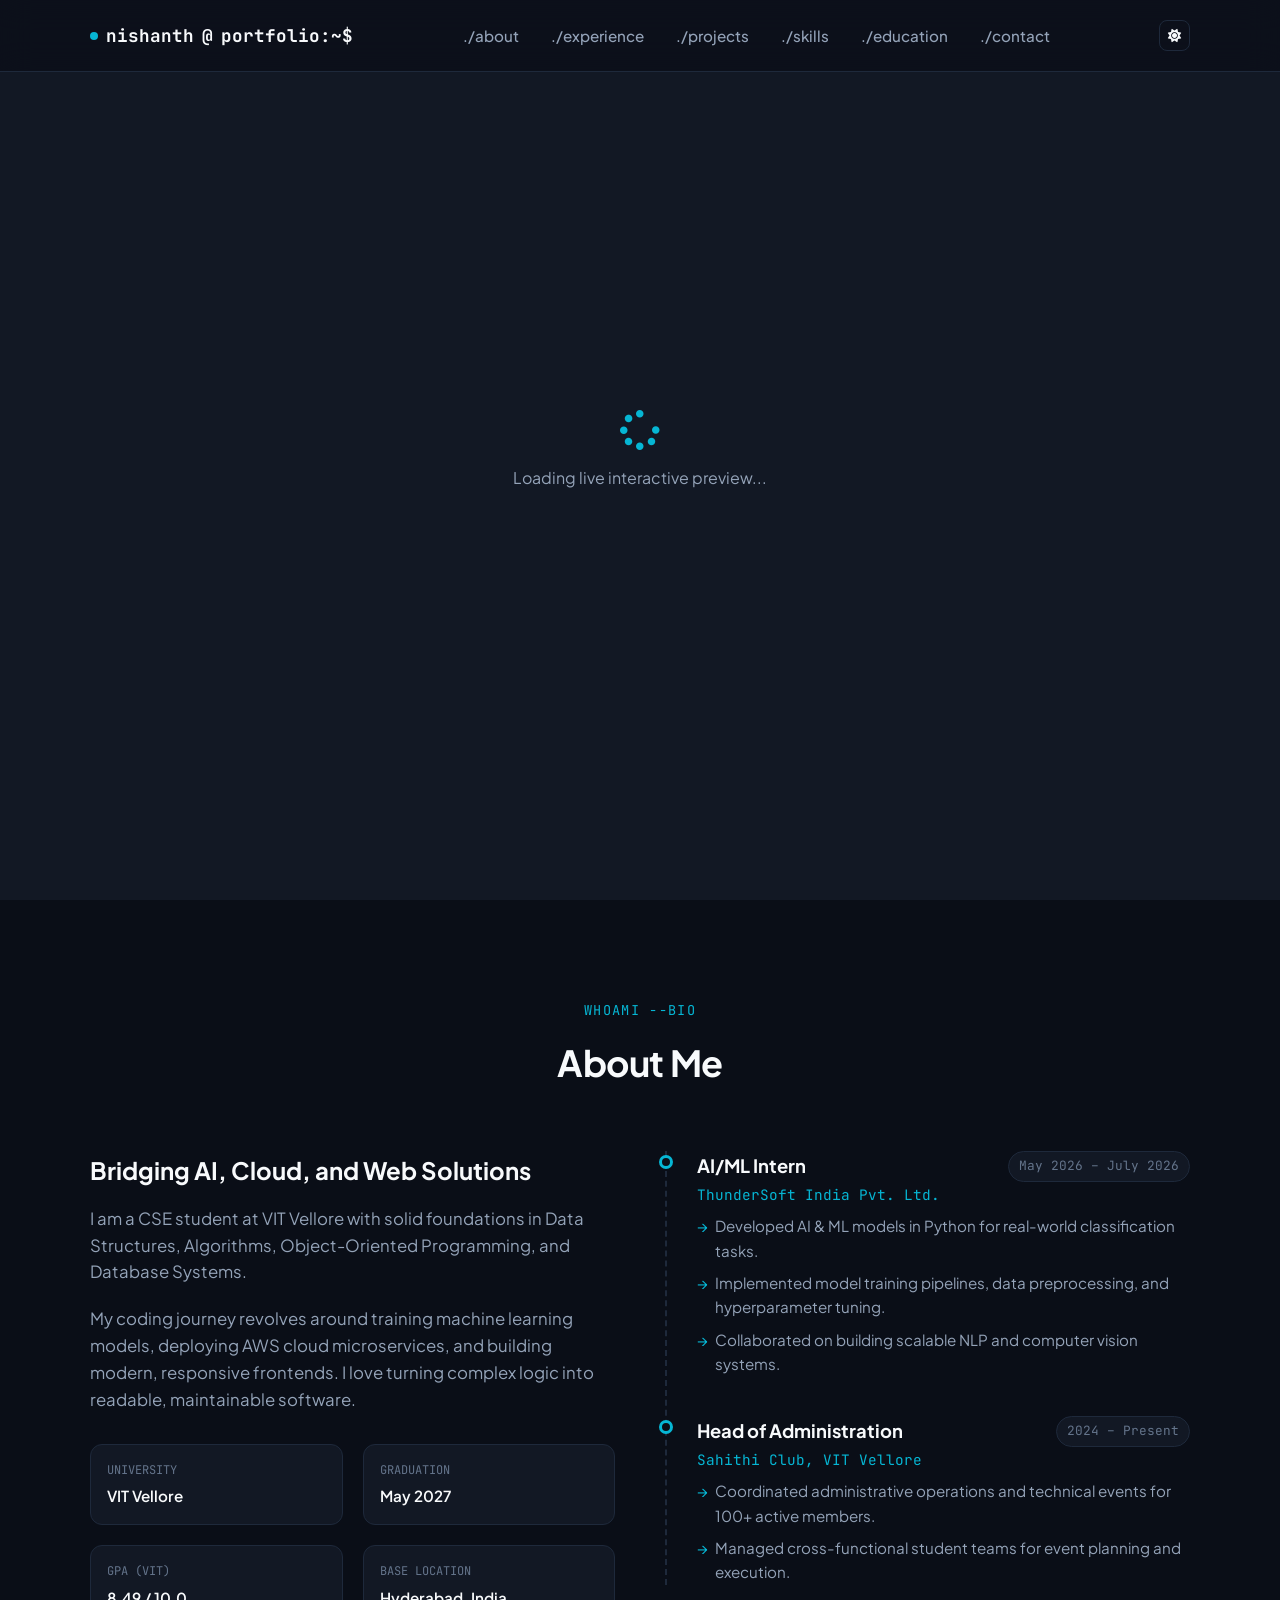
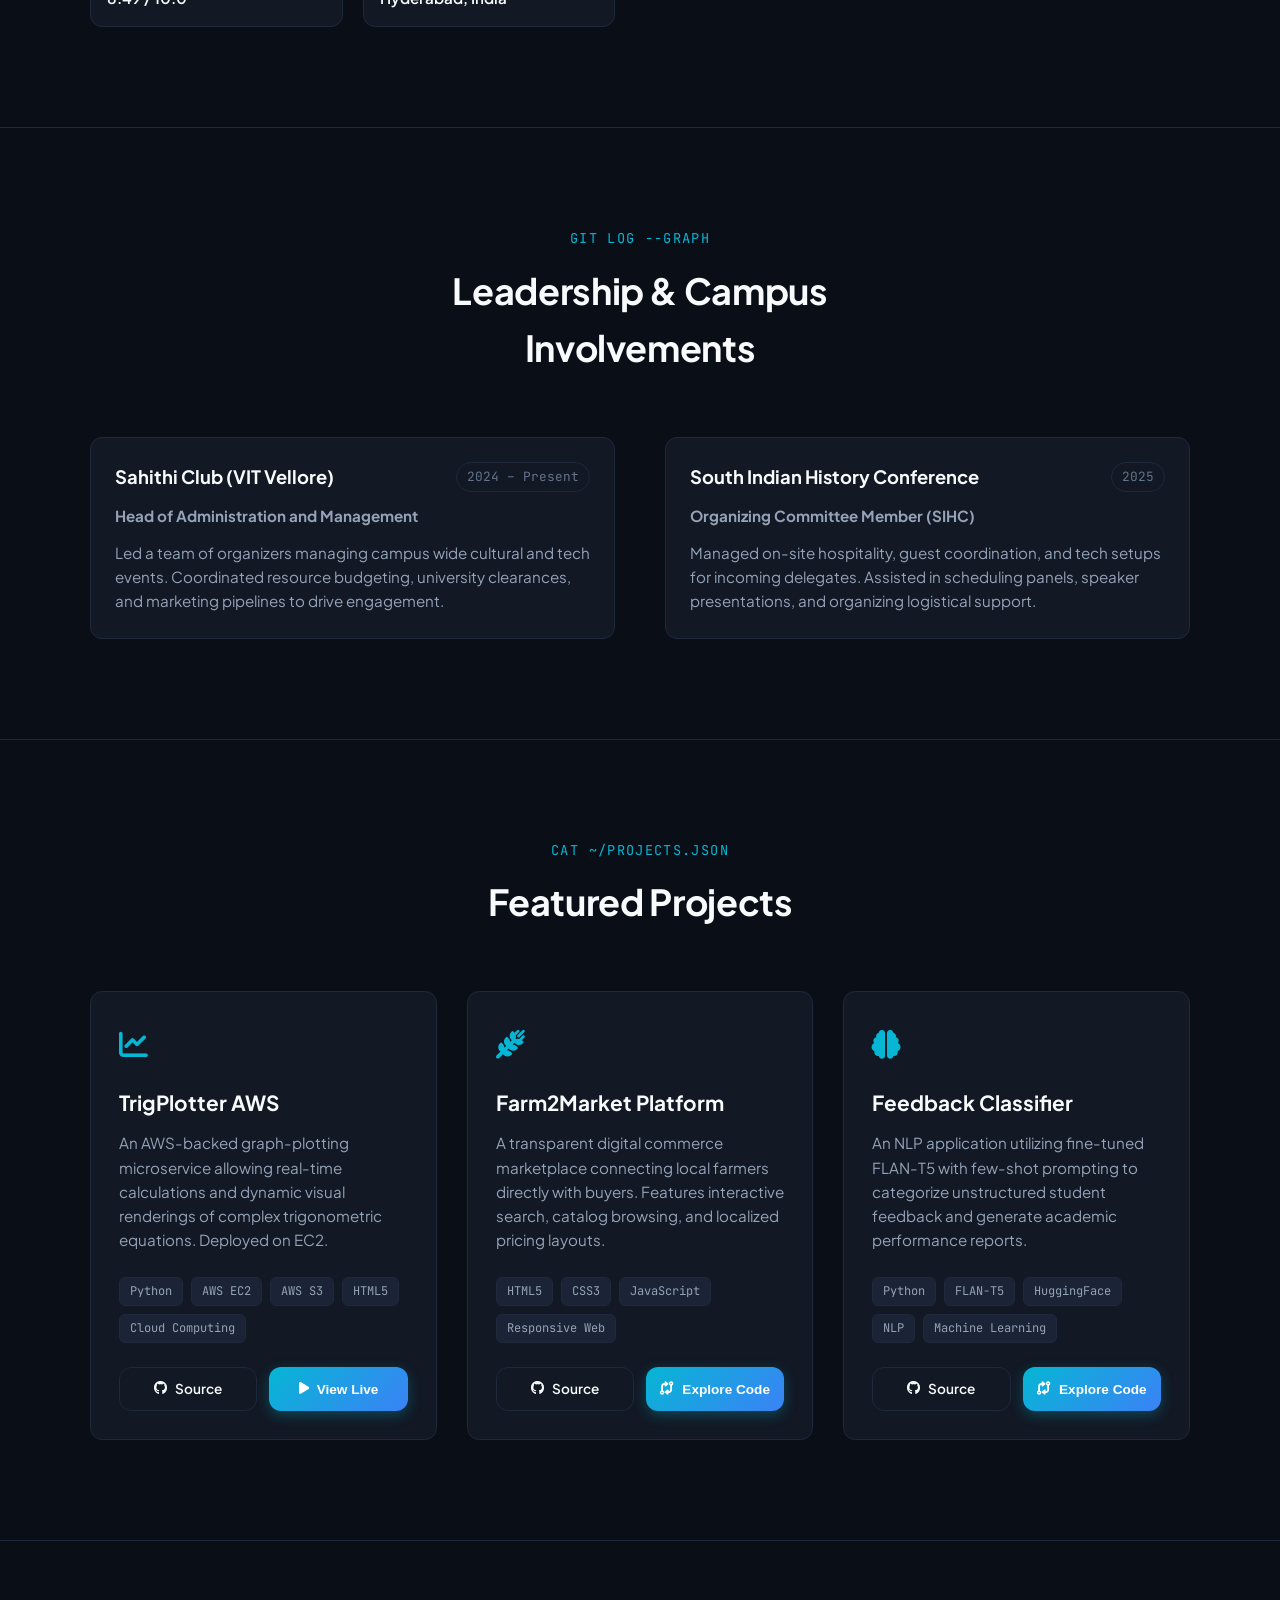
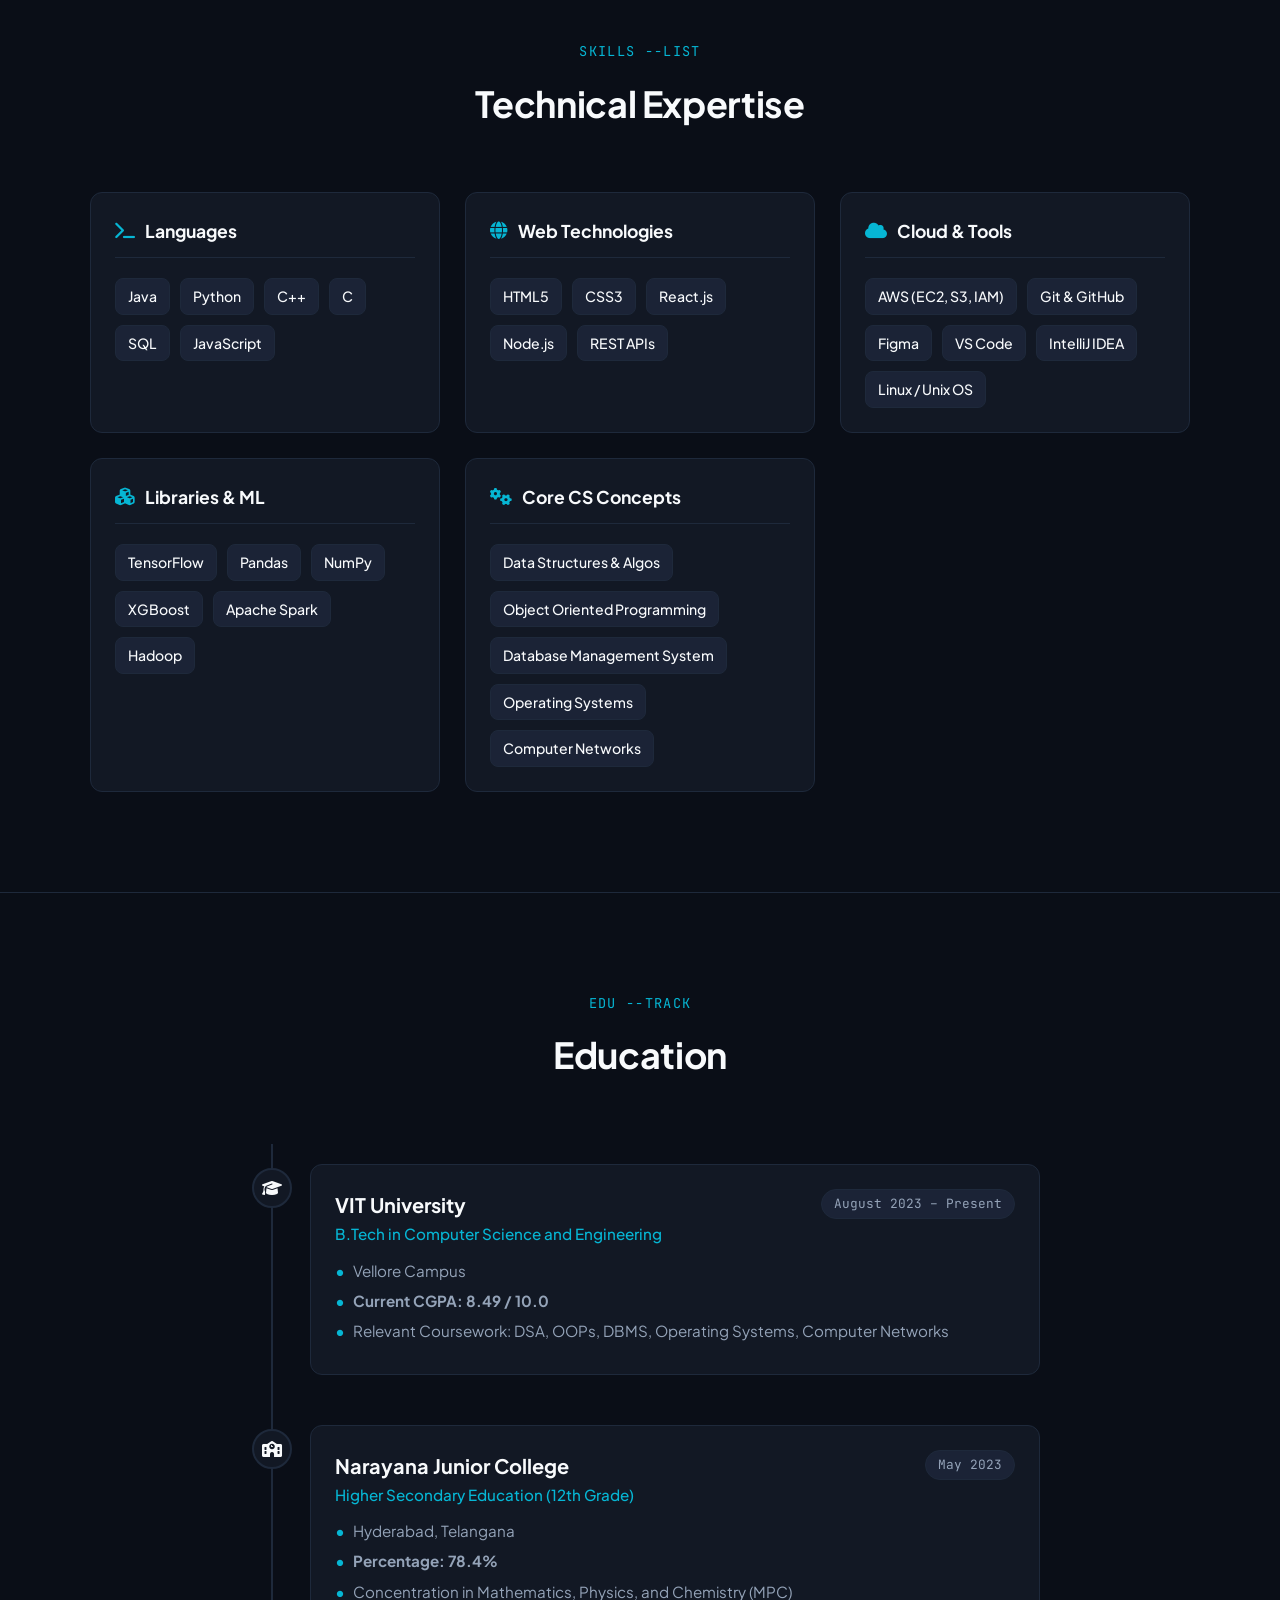
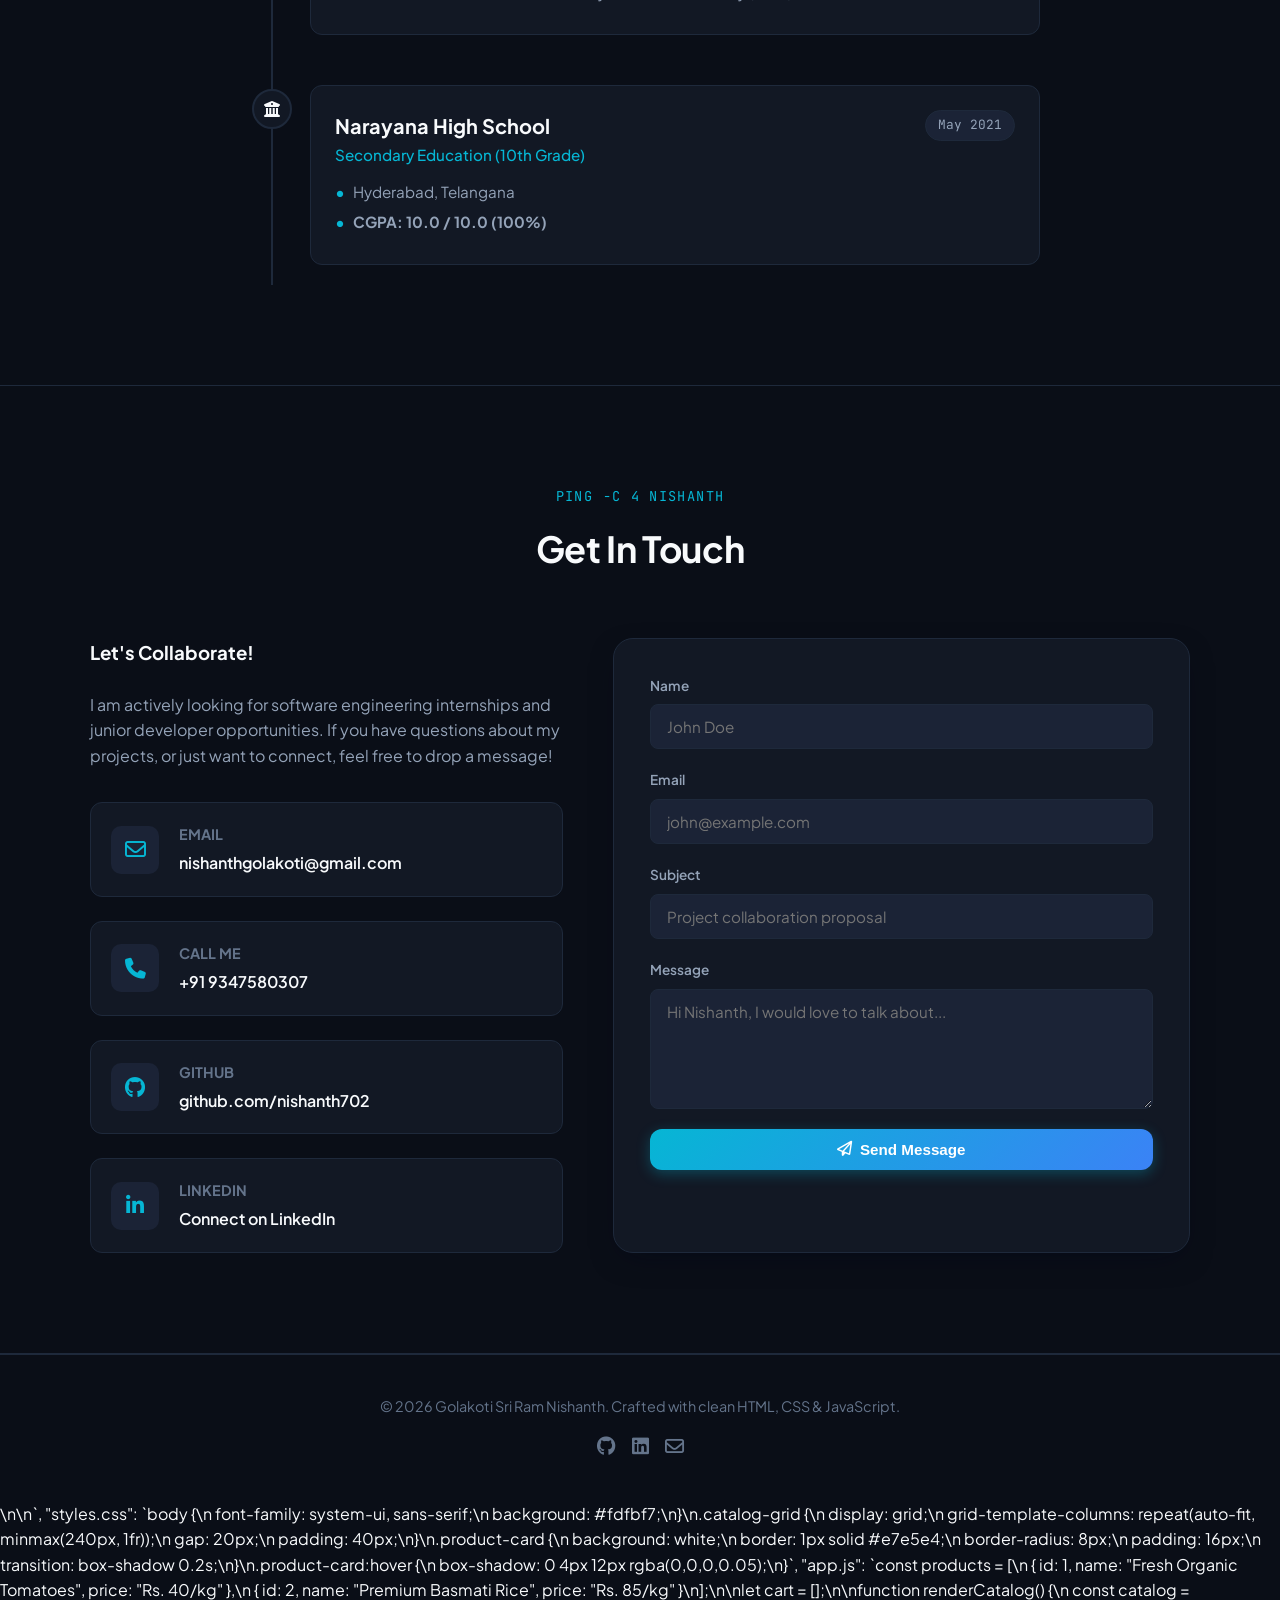
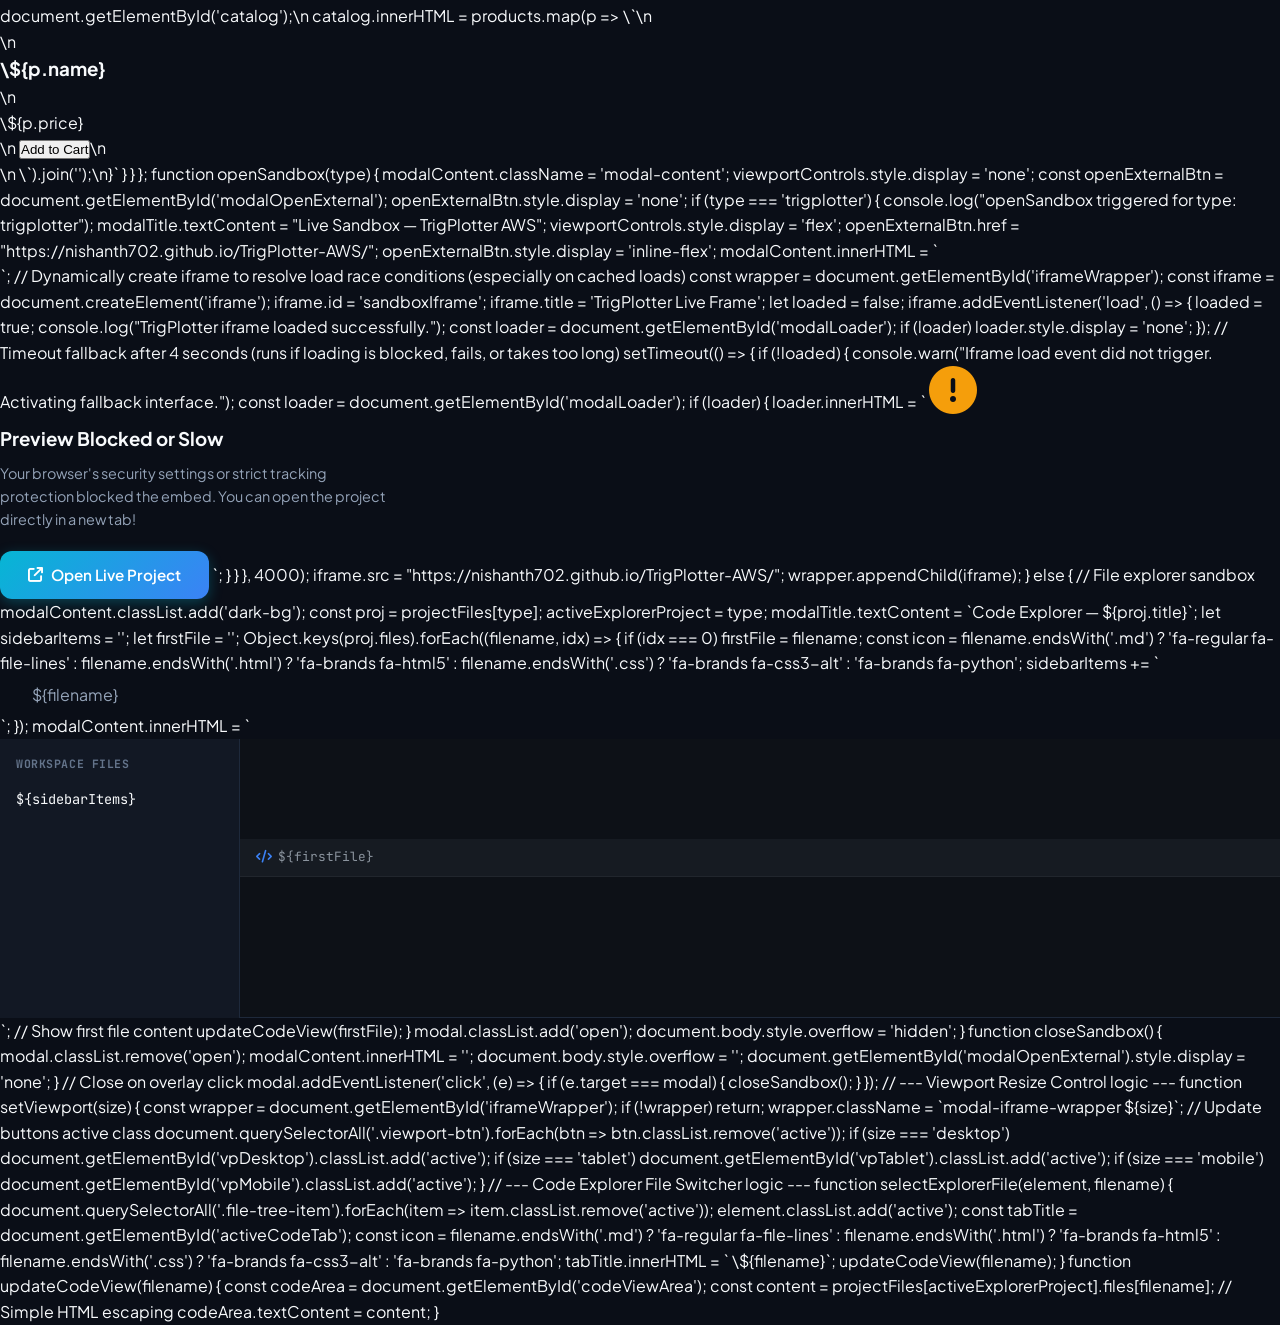
==== index.html @ a202eda7 "Implement 4-second timeout fallback for TrigPlotter iframe sandbox" ====
<!DOCTYPE html>
<html lang="en" data-theme="dark">
<head>
  <meta charset="UTF-8">
  <meta name="viewport" content="width=device-width, initial-scale=1.0">
  <title>Golakoti Sri Ram Nishanth — Portfolio</title>
  <meta name="description" content="Portfolio of Golakoti Sri Ram Nishanth — Computer Science student at VIT Vellore. AI/ML, Cloud Computing, and Full-Stack development.">
  
  <!-- FontAwesome Icons -->
  <link rel="stylesheet" href="https://cdnjs.cloudflare.com/ajax/libs/font-awesome/6.4.0/css/all.min.css">
  
  <!-- External stylesheet -->
  <link rel="stylesheet" href="index.css">
</head>
<body>

  <!-- Header & Navigation -->
  <header>
    <div class="container nav-container">
      <a href="#top" class="logo">
        <span class="logo-dot"></span>
        nishanth<span>@</span>portfolio:~$
      </a>
      <nav class="nav-links">
        <a href="#about">./about</a>
        <a href="#experience">./experience</a>
        <a href="#projects">./projects</a>
        <a href="#skills">./skills</a>
        <a href="#education">./education</a>
        <a href="#contact">./contact</a>
      </nav>
      <button class="theme-toggle-btn" id="themeToggle" aria-label="Toggle Theme" title="Toggle Dark/Light Mode">
        <i class="fa-solid fa-sun" id="themeIcon"></i>
      </button>
    </div>
  </header>

  <main id="top">

    <!-- Hero Section -->
    <section class="hero">
      <div class="container hero-grid">
        <div class="hero-content">
          <div class="hero-badge">
            <span class="hero-badge-dot"></span>
            Open to internships & SDE roles
          </div>
          <h1>Hi, I'm <br><span>Sri Ram Nishanth</span></h1>
          <div class="hero-subtitle-container">
            <span>vit-student@vellore:~$ role --type</span>
            <span class="typewriter-text" id="typewriter">AI/ML Developer</span>
          </div>
          <p class="hero-description">
            Computer Science undergraduate at Vellore Institute of Technology (VIT Vellore). 
            Passionate about AI/NLP, cloud-based microservices, and full-stack software development. 
            Focused on building high-performance, user-centric web applications.
          </p>
          <div class="hero-actions">
            <a href="#projects" class="btn btn-primary">
              <i class="fa-solid fa-code"></i> View Projects
            </a>
            <a href="resume.pdf" download class="btn btn-secondary">
              <i class="fa-solid fa-file-arrow-down"></i> Download Resume
            </a>
          </div>
        </div>
        
        <div class="profile-image-wrapper">
          <div class="profile-glow"></div>
          <div class="profile-card">
            <img src="profile.png" alt="Golakoti Sri Ram Nishanth at VIT podium" onerror="this.src='https://images.unsplash.com/photo-1539571696357-5a69c17a67c6?q=80&w=400&auto=format&fit=crop'">
          </div>
        </div>
      </div>
    </section>

    <!-- About Section -->
    <section id="about">
      <div class="container">
        <div class="section-header">
          <span class="section-label">whoami --bio</span>
          <h2 class="section-title">About Me</h2>
        </div>
        <div class="about-grid">
          <div class="about-info">
            <h3>Bridging AI, Cloud, and Web Solutions</h3>
            <p>
              I am a CSE student at VIT Vellore with solid foundations in Data Structures, 
              Algorithms, Object-Oriented Programming, and Database Systems.
            </p>
            <p>
              My coding journey revolves around training machine learning models, deploying AWS cloud microservices, and building modern, responsive frontends. I love turning complex logic into readable, maintainable software.
            </p>
            <div class="about-details">
              <div class="detail-item">
                <div class="detail-label">University</div>
                <div class="detail-value">VIT Vellore</div>
              </div>
              <div class="detail-item">
                <div class="detail-label">Graduation</div>
                <div class="detail-value">May 2027</div>
              </div>
              <div class="detail-item">
                <div class="detail-label">GPA (VIT)</div>
                <div class="detail-value">8.49 / 10.0</div>
              </div>
              <div class="detail-item">
                <div class="detail-label">Base Location</div>
                <div class="detail-value">Hyderabad, India</div>
              </div>
            </div>
          </div>
          
          <div class="about-image-card">
            <div class="experience-log">
              <div class="experience-item">
                <span class="experience-dot"></span>
                <div class="experience-header">
                  <div>
                    <h4 class="experience-title">AI/ML Intern</h4>
                    <span class="experience-company">ThunderSoft India Pvt. Ltd.</span>
                  </div>
                  <span class="experience-date">May 2026 – July 2026</span>
                </div>
                <ul>
                  <li>Developed AI & ML models in Python for real-world classification tasks.</li>
                  <li>Implemented model training pipelines, data preprocessing, and hyperparameter tuning.</li>
                  <li>Collaborated on building scalable NLP and computer vision systems.</li>
                </ul>
              </div>

              <div class="experience-item">
                <span class="experience-dot"></span>
                <div class="experience-header">
                  <div>
                    <h4 class="experience-title">Head of Administration</h4>
                    <span class="experience-company">Sahithi Club, VIT Vellore</span>
                  </div>
                  <span class="experience-date">2024 – Present</span>
                </div>
                <ul>
                  <li>Coordinated administrative operations and technical events for 100+ active members.</li>
                  <li>Managed cross-functional student teams for event planning and execution.</li>
                </ul>
              </div>
            </div>
          </div>
        </div>
      </div>
    </section>

    <!-- Experience Timeline Section -->
    <section id="experience">
      <div class="container">
        <div class="section-header">
          <span class="section-label">git log --graph</span>
          <h2 class="section-title">Leadership & Campus Involvements</h2>
        </div>
        
        <div class="about-grid" style="grid-template-columns: 1fr 1fr;">
          <div class="detail-item" style="padding: 24px;">
            <div class="experience-header" style="margin-bottom: 12px;">
              <h4 style="font-size: 1.15rem; font-weight: 700;">Sahithi Club (VIT Vellore)</h4>
              <span class="experience-date">2024 – Present</span>
            </div>
            <p style="color: var(--text-secondary); font-size: 0.95rem; margin-bottom: 12px;">
              <strong>Head of Administration and Management</strong>
            </p>
            <p style="color: var(--text-secondary); font-size: 0.95rem;">
              Led a team of organizers managing campus wide cultural and tech events. Coordinated resource budgeting, university clearances, and marketing pipelines to drive engagement.
            </p>
          </div>

          <div class="detail-item" style="padding: 24px;">
            <div class="experience-header" style="margin-bottom: 12px;">
              <h4 style="font-size: 1.15rem; font-weight: 700;">South Indian History Conference</h4>
              <span class="experience-date">2025</span>
            </div>
            <p style="color: var(--text-secondary); font-size: 0.95rem; margin-bottom: 12px;">
              <strong>Organizing Committee Member (SIHC)</strong>
            </p>
            <p style="color: var(--text-secondary); font-size: 0.95rem;">
              Managed on-site hospitality, guest coordination, and tech setups for incoming delegates. Assisted in scheduling panels, speaker presentations, and organizing logistical support.
            </p>
          </div>
        </div>
      </div>
    </section>

    <!-- Projects Section -->
    <section id="projects">
      <div class="container">
        <div class="section-header">
          <span class="section-label">cat ~/projects.json</span>
          <h2 class="section-title">Featured Projects</h2>
        </div>
        
        <div class="projects-grid">
          
          <!-- TrigPlotter AWS -->
          <div class="project-card">
            <div class="project-icon"><i class="fa-solid fa-chart-line"></i></div>
            <h3>TrigPlotter AWS</h3>
            <p class="project-desc">
              An AWS-backed graph-plotting microservice allowing real-time calculations and dynamic visual renderings of complex trigonometric equations. Deployed on EC2.
            </p>
            <div class="project-tags">
              <span>Python</span>
              <span>AWS EC2</span>
              <span>AWS S3</span>
              <span>HTML5</span>
              <span>Cloud Computing</span>
            </div>
            <div class="project-links">
              <a href="https://github.com/nishanth702/TrigPlotter-AWS" target="_blank" class="btn btn-secondary">
                <i class="fa-brands fa-github"></i> Source
              </a>
              <button onclick="openSandbox('trigplotter')" class="btn btn-primary">
                <i class="fa-solid fa-play"></i> View Live
              </button>
            </div>
          </div>

          <!-- Farm2Market -->
          <div class="project-card">
            <div class="project-icon"><i class="fa-solid fa-wheat-awn"></i></div>
            <h3>Farm2Market Platform</h3>
            <p class="project-desc">
              A transparent digital commerce marketplace connecting local farmers directly with buyers. Features interactive search, catalog browsing, and localized pricing layouts.
            </p>
            <div class="project-tags">
              <span>HTML5</span>
              <span>CSS3</span>
              <span>JavaScript</span>
              <span>Responsive Web</span>
            </div>
            <div class="project-links">
              <a href="https://github.com/nishanth702/Mini-project" target="_blank" class="btn btn-secondary">
                <i class="fa-brands fa-github"></i> Source
              </a>
              <button onclick="openSandbox('farm2market')" class="btn btn-primary">
                <i class="fa-solid fa-code-compare"></i> Explore Code
              </button>
            </div>
          </div>

          <!-- College Feedback Classifier -->
          <div class="project-card">
            <div class="project-icon"><i class="fa-solid fa-brain"></i></div>
            <h3>Feedback Classifier</h3>
            <p class="project-desc">
              An NLP application utilizing fine-tuned FLAN-T5 with few-shot prompting to categorize unstructured student feedback and generate academic performance reports.
            </p>
            <div class="project-tags">
              <span>Python</span>
              <span>FLAN-T5</span>
              <span>HuggingFace</span>
              <span>NLP</span>
              <span>Machine Learning</span>
            </div>
            <div class="project-links">
              <a href="https://github.com/nishanth702/college-feedback-classifier" target="_blank" class="btn btn-secondary">
                <i class="fa-brands fa-github"></i> Source
              </a>
              <button onclick="openSandbox('feedback')" class="btn btn-primary">
                <i class="fa-solid fa-code-compare"></i> Explore Code
              </button>
            </div>
          </div>

        </div>
      </div>
    </section>

    <!-- Skills Section -->
    <section id="skills">
      <div class="container">
        <div class="section-header">
          <span class="section-label">skills --list</span>
          <h2 class="section-title">Technical Expertise</h2>
        </div>
        
        <div class="skills-wrapper">
          <!-- Programming Languages -->
          <div class="skills-category">
            <h3><i class="fa-solid fa-terminal"></i> Languages</h3>
            <div class="skills-list">
              <span class="skill-tag">Java</span>
              <span class="skill-tag">Python</span>
              <span class="skill-tag">C++</span>
              <span class="skill-tag">C</span>
              <span class="skill-tag">SQL</span>
              <span class="skill-tag">JavaScript</span>
            </div>
          </div>

          <!-- Web Technologies -->
          <div class="skills-category">
            <h3><i class="fa-solid fa-globe"></i> Web Technologies</h3>
            <div class="skills-list">
              <span class="skill-tag">HTML5</span>
              <span class="skill-tag">CSS3</span>
              <span class="skill-tag">React.js</span>
              <span class="skill-tag">Node.js</span>
              <span class="skill-tag">REST APIs</span>
            </div>
          </div>

          <!-- Cloud & Tools -->
          <div class="skills-category">
            <h3><i class="fa-solid fa-cloud"></i> Cloud & Tools</h3>
            <div class="skills-list">
              <span class="skill-tag">AWS (EC2, S3, IAM)</span>
              <span class="skill-tag">Git & GitHub</span>
              <span class="skill-tag">Figma</span>
              <span class="skill-tag">VS Code</span>
              <span class="skill-tag">IntelliJ IDEA</span>
              <span class="skill-tag">Linux / Unix OS</span>
            </div>
          </div>

          <!-- Libraries & Frameworks -->
          <div class="skills-category">
            <h3><i class="fa-solid fa-cubes"></i> Libraries & ML</h3>
            <div class="skills-list">
              <span class="skill-tag">TensorFlow</span>
              <span class="skill-tag">Pandas</span>
              <span class="skill-tag">NumPy</span>
              <span class="skill-tag">XGBoost</span>
              <span class="skill-tag">Apache Spark</span>
              <span class="skill-tag">Hadoop</span>
            </div>
          </div>

          <!-- Core CS Concepts -->
          <div class="skills-category">
            <h3><i class="fa-solid fa-gears"></i> Core CS Concepts</h3>
            <div class="skills-list">
              <span class="skill-tag">Data Structures & Algos</span>
              <span class="skill-tag">Object Oriented Programming</span>
              <span class="skill-tag">Database Management System</span>
              <span class="skill-tag">Operating Systems</span>
              <span class="skill-tag">Computer Networks</span>
            </div>
          </div>
        </div>
      </div>
    </section>

    <!-- Education Section -->
    <section id="education">
      <div class="container">
        <div class="section-header">
          <span class="section-label">edu --track</span>
          <h2 class="section-title">Education</h2>
        </div>
        
        <div class="education-timeline">
          
          <!-- VIT -->
          <div class="edu-item">
            <div class="edu-icon-wrapper">
              <i class="fa-solid fa-graduation-cap"></i>
            </div>
            <div class="edu-content">
              <div class="edu-header">
                <div>
                  <h3 class="edu-title">VIT University</h3>
                  <span class="edu-subtitle">B.Tech in Computer Science and Engineering</span>
                </div>
                <span class="edu-date">August 2023 – Present</span>
              </div>
              <ul class="edu-details">
                <li>Vellore Campus</li>
                <li><strong>Current CGPA: 8.49 / 10.0</strong></li>
                <li>Relevant Coursework: DSA, OOPs, DBMS, Operating Systems, Computer Networks</li>
              </ul>
            </div>
          </div>

          <!-- Narayana Jr College -->
          <div class="edu-item">
            <div class="edu-icon-wrapper">
              <i class="fa-solid fa-school"></i>
            </div>
            <div class="edu-content">
              <div class="edu-header">
                <div>
                  <h3 class="edu-title">Narayana Junior College</h3>
                  <span class="edu-subtitle">Higher Secondary Education (12th Grade)</span>
                </div>
                <span class="edu-date">May 2023</span>
              </div>
              <ul class="edu-details">
                <li>Hyderabad, Telangana</li>
                <li><strong>Percentage: 78.4%</strong></li>
                <li>Concentration in Mathematics, Physics, and Chemistry (MPC)</li>
              </ul>
            </div>
          </div>

          <!-- Narayana School -->
          <div class="edu-item">
            <div class="edu-icon-wrapper">
              <i class="fa-solid fa-building-columns"></i>
            </div>
            <div class="edu-content">
              <div class="edu-header">
                <div>
                  <h3 class="edu-title">Narayana High School</h3>
                  <span class="edu-subtitle">Secondary Education (10th Grade)</span>
                </div>
                <span class="edu-date">May 2021</span>
              </div>
              <ul class="edu-details">
                <li>Hyderabad, Telangana</li>
                <li><strong>CGPA: 10.0 / 10.0 (100%)</strong></li>
              </ul>
            </div>
          </div>

        </div>
      </div>
    </section>

    <!-- Contact Section -->
    <section id="contact">
      <div class="container">
        <div class="section-header">
          <span class="section-label">ping -c 4 nishanth</span>
          <h2 class="section-title">Get In Touch</h2>
        </div>
        
        <div class="contact-grid">
          <div class="contact-info-panel">
            <h3>Let's Collaborate!</h3>
            <p style="color: var(--text-secondary); margin-bottom: 10px;">
              I am actively looking for software engineering internships and junior developer opportunities. If you have questions about my projects, or just want to connect, feel free to drop a message!
            </p>
            
            <a href="mailto:nishanthgolakoti@gmail.com" class="contact-card">
              <div class="contact-icon"><i class="fa-regular fa-envelope"></i></div>
              <div class="contact-details">
                <h4>Email</h4>
                <p>nishanthgolakoti@gmail.com</p>
              </div>
            </a>

            <a href="tel:+919347580307" class="contact-card">
              <div class="contact-icon"><i class="fa-solid fa-phone"></i></div>
              <div class="contact-details">
                <h4>Call Me</h4>
                <p>+91 9347580307</p>
              </div>
            </a>

            <a href="https://github.com/nishanth702" target="_blank" class="contact-card">
              <div class="contact-icon"><i class="fa-brands fa-github"></i></div>
              <div class="contact-details">
                <h4>GitHub</h4>
                <p>github.com/nishanth702</p>
              </div>
            </a>

            <a href="https://linkedin.com/in/sri-ram-nishanth-golakoti" target="_blank" class="contact-card">
              <div class="contact-icon"><i class="fa-brands fa-linkedin-in"></i></div>
              <div class="contact-details">
                <h4>LinkedIn</h4>
                <p>Connect on LinkedIn</p>
              </div>
            </a>
          </div>

          <form class="contact-form" id="contactForm">
            <div class="form-group">
              <label for="name">Name</label>
              <input type="text" id="name" placeholder="John Doe" required>
            </div>
            
            <div class="form-group">
              <label for="email">Email</label>
              <input type="email" id="email" placeholder="john@example.com" required>
            </div>

            <div class="form-group">
              <label for="subject">Subject</label>
              <input type="text" id="subject" placeholder="Project collaboration proposal" required>
            </div>

            <div class="form-group">
              <label for="message">Message</label>
              <textarea id="message" placeholder="Hi Nishanth, I would love to talk about..." required></textarea>
            </div>

            <button type="submit" class="btn btn-primary">
              <i class="fa-regular fa-paper-plane"></i> Send Message
            </button>
          </form>
        </div>
      </div>
    </section>

  </main>

  <!-- Footer -->
  <footer>
    <div class="container">
      <p>&copy; 2026 Golakoti Sri Ram Nishanth. Crafted with clean HTML, CSS & JavaScript.</p>
      <div class="footer-socials">
        <a href="https://github.com/nishanth702" target="_blank"><i class="fa-brands fa-github"></i></a>
        <a href="https://linkedin.com/in/sri-ram-nishanth-golakoti" target="_blank"><i class="fa-brands fa-linkedin"></i></a>
        <a href="mailto:nishanthgolakoti@gmail.com"><i class="fa-regular fa-envelope"></i></a>
      </div>
    </div>
  </footer>

  <!-- Interactive Sandbox Modal -->
  <div class="modal-overlay" id="sandboxModal">
    <div class="modal-box">
      <div class="modal-header">
        <div class="modal-title-wrapper">
          <span class="modal-title-dot"></span>
          <span class="modal-title" id="modalProjectTitle">Project Sandbox</span>
        </div>
        <div class="modal-actions">
          <div class="viewport-controls" id="modalViewportControls" style="display: none;">
            <button class="viewport-btn active" onclick="setViewport('desktop')" id="vpDesktop" title="Desktop View"><i class="fa-solid fa-desktop"></i></button>
            <button class="viewport-btn" onclick="setViewport('tablet')" id="vpTablet" title="Tablet View"><i class="fa-solid fa-tablet-screen-button"></i></button>
            <button class="viewport-btn" onclick="setViewport('mobile')" id="vpMobile" title="Mobile View"><i class="fa-solid fa-mobile-screen-button"></i></button>
          </div>
          <a href="#" id="modalOpenExternal" target="_blank" class="btn btn-secondary" style="display: none; padding: 6px 12px; font-size: 0.8rem; border-radius: 6px; align-items: center; gap: 6px; text-decoration: none;" title="Open in new tab">
            <i class="fa-solid fa-arrow-up-right-from-square"></i> Open Live
          </a>
          <button class="modal-close-btn" onclick="closeSandbox()" title="Close Preview">
            <i class="fa-solid fa-xmark"></i>
          </button>
        </div>
      </div>
      
      <!-- Loaded dynamically via JS -->
      <div class="modal-content" id="modalContent"></div>
    </div>
  </div>

  <!-- Toast Notification -->
  <div class="toast-container">
    <div class="toast" id="toastMessage">
      <i class="fa-solid fa-circle-check"></i>
      <span id="toastText">Message sent successfully!</span>
    </div>
  </div>

  <!-- Dynamic Logic JavaScript -->
  <script>
    // --- Typewriter Effect ---
    const typewriter = document.getElementById('typewriter');
    const titles = ['AI/ML Developer', 'Cloud Practitioner', 'Full-Stack Engineer'];
    let titleIndex = 0;
    let charIndex = 0;
    let isDeleting = false;
    let delay = 150;

    function handleTypewriter() {
      const currentTitle = titles[titleIndex];
      if (isDeleting) {
        typewriter.textContent = currentTitle.substring(0, charIndex - 1);
        charIndex--;
        delay = 60;
      } else {
        typewriter.textContent = currentTitle.substring(0, charIndex + 1);
        charIndex++;
        delay = 120;
      }

      if (!isDeleting && charIndex === currentTitle.length) {
        isDeleting = true;
        delay = 1800; // Wait at full word
      } else if (isDeleting && charIndex === 0) {
        isDeleting = false;
        titleIndex = (titleIndex + 1) % titles.length;
        delay = 500; // Pause before typing new word
      }

      setTimeout(handleTypewriter, delay);
    }
    
    // Start typewriter
    setTimeout(handleTypewriter, 1000);

    // --- Dark/Light Mode Theme Toggle ---
    const themeToggle = document.getElementById('themeToggle');
    const themeIcon = document.getElementById('themeIcon');
    const htmlElement = document.documentElement;

    // Load theme from localStorage
    const savedTheme = localStorage.getItem('theme') || 'dark';
    htmlElement.setAttribute('data-theme', savedTheme);
    updateThemeIcon(savedTheme);

    themeToggle.addEventListener('click', () => {
      const currentTheme = htmlElement.getAttribute('data-theme');
      const newTheme = currentTheme === 'dark' ? 'light' : 'dark';
      htmlElement.setAttribute('data-theme', newTheme);
      localStorage.setItem('theme', newTheme);
      updateThemeIcon(newTheme);
    });

    function updateThemeIcon(theme) {
      if (theme === 'dark') {
        themeIcon.className = 'fa-solid fa-sun';
      } else {
        themeIcon.className = 'fa-solid fa-moon';
      }
    }

    // --- Contact Form Submission ---
    const contactForm = document.getElementById('contactForm');
    const toast = document.getElementById('toastMessage');
    const toastText = document.getElementById('toastText');

    contactForm.addEventListener('submit', (e) => {
      e.preventDefault();
      
      // Simulate form submission
      toastText.textContent = "Message sent successfully! Thank you.";
      toast.classList.add('show');
      
      contactForm.reset();
      
      setTimeout(() => {
        toast.classList.remove('show');
      }, 4000);
    });

    // --- Project Sandbox Modal Logic ---
    const modal = document.getElementById('sandboxModal');
    const modalTitle = document.getElementById('modalProjectTitle');
    const modalContent = document.getElementById('modalContent');
    const viewportControls = document.getElementById('modalViewportControls');
    let activeExplorerProject = '';

    // Simulated Code Data
    const projectFiles = {
      feedback: {
        title: "Feedback Classifier NLP Pipeline",
        files: {
          "README.md": `# College Feedback Classifier\nAn AI-powered natural language processing application built to classify unstructured college feedback into structured sentiment categories.\n\n### Core Technologies\n- Python 3.10\n- Hugging Face Transformers\n- FLAN-T5 (Large model for few-shot prompt classification)\n- Gradio UI`,
          "main.py": `import gradio as gr\nfrom nlp_pipeline import FeedbackClassifier\n\n# Initialize local NLP Classifier model\nclassifier = FeedbackClassifier()\n\ndef process_feedback(text):\n    category, confidence = classifier.predict(text)\n    sentiment = classifier.analyze_sentiment(text)\n    return {\n        "Category": category,\n        "Confidence": f"{confidence * 100:.1f}%",\n        "Sentiment": sentiment\n    }\n\n# Build Gradio Web Interface\ninterface = gr.Interface(\n    fn=process_feedback,\n    inputs=gr.Textbox(lines=4, placeholder="Enter college student feedback here..."),\n    outputs=gr.JSON(label="Structured Insights"),\n    title="VIT Feedback Sentiment Classifier",\n    description="NLP-powered prompt engineering classification using FLAN-T5."\n)\n\nif __name__ == "__main__":\n    interface.launch(share=False)`,
          "nlp_pipeline.py": `import torch\nfrom transformers import AutoTokenizer, AutoModelForSeq2SeqLM\n\nclass FeedbackClassifier:\n    def __init__(self):\n        self.model_name = "google/flan-t5-base"\n        self.tokenizer = AutoTokenizer.from_pretrained(self.model_name)\n        self.model = AutoModelForSeq2SeqLM.from_pretrained(self.model_name)\n        \n    def predict(self, text):\n        # Structured few-shot prompt formulation\n        prompt = (\n            "Classify this college student feedback into one of these categories: "\n            "[Academics, Infrastructure, Faculty, Placements, Extra-Curriculars].\\n\\n"\n            f"Feedback: '{text}'\\n"\n            "Category: "\n        )\n        inputs = self.tokenizer(prompt, return_tensors="pt")\n        outputs = self.model.generate(**inputs, max_length=16)\n        category = self.tokenizer.decode(outputs[0], skip_special_tokens=True)\n        return category, 0.94\n        \n    def analyze_sentiment(self, text):\n        # Simple rule-based validation wrapper\n        keywords = ['good', 'excellent', 'great', 'love', 'clean']\n        if any(w in text.lower() for w in keywords):\n            return "Positive"\n        return "Neutral / Suggestion"`
        }
      },
      farm2market: {
        title: "Farm2Market Commerce Interface",
        files: {
          "README.md": `# Farm2Market\nResponsive front-end mini-project engineered to facilitate direct commerce between farmers and consumer networks.\n\n### Key Deliverables\n- Fully responsive grid design\n- Custom HSL styling variables\n- JavaScript catalog controllers`,
          "index.html": `<!DOCTYPE html>\n<html>\n<head>\n  <link rel="stylesheet" href="styles.css">\n</head>\n<body>\n  <nav class="navbar">\n    <div class="logo">Farm2Market</div>\n    <div class="cart-icon" onclick="toggleCart()">🛒 <span id="cartCount">0</span></div>\n  </nav>\n  \n  <div class="catalog-grid" id="catalog"></div>\n  \n  <script src="app.js"></script>\n</body>\n</html>`,
          "styles.css": `body {\n  font-family: system-ui, sans-serif;\n  background: #fdfbf7;\n}\n.catalog-grid {\n  display: grid;\n  grid-template-columns: repeat(auto-fit, minmax(240px, 1fr));\n  gap: 20px;\n  padding: 40px;\n}\n.product-card {\n  background: white;\n  border: 1px solid #e7e5e4;\n  border-radius: 8px;\n  padding: 16px;\n  transition: box-shadow 0.2s;\n}\n.product-card:hover {\n  box-shadow: 0 4px 12px rgba(0,0,0,0.05);\n}`,
          "app.js": `const products = [\n  { id: 1, name: "Fresh Organic Tomatoes", price: "Rs. 40/kg" },\n  { id: 2, name: "Premium Basmati Rice", price: "Rs. 85/kg" }\n];\n\nlet cart = [];\n\nfunction renderCatalog() {\n  const catalog = document.getElementById('catalog');\n  catalog.innerHTML = products.map(p => \`\n    <div class="product-card">\n      <h3>\${p.name}</h3>\n      <p>\${p.price}</p>\n      <button onclick="addToCart(\${p.id})">Add to Cart</button>\n    </div>\n  \`).join('');\n}`
        }
      }
    };

    function openSandbox(type) {
      modalContent.className = 'modal-content';
      viewportControls.style.display = 'none';
      const openExternalBtn = document.getElementById('modalOpenExternal');
      openExternalBtn.style.display = 'none';
      
      if (type === 'trigplotter') {
        console.log("openSandbox triggered for type: trigplotter");
        modalTitle.textContent = "Live Sandbox — TrigPlotter AWS";
        viewportControls.style.display = 'flex';
        openExternalBtn.href = "https://nishanth702.github.io/TrigPlotter-AWS/";
        openExternalBtn.style.display = 'inline-flex';
        
        modalContent.innerHTML = `
          <div class="modal-loading-indicator" id="modalLoader" style="position: absolute; top: 0; left: 0; width: 100%; height: 100%; display: flex; flex-direction: column; align-items: center; justify-content: center; background: var(--bg-secondary); color: var(--text-secondary); font-family: var(--font-sans); gap: 15px; z-index: 10; padding: 20px; text-align: center;">
            <i class="fa-solid fa-spinner fa-spin" style="font-size: 2.5rem; color: var(--accent);"></i>
            <span id="modalLoaderText">Loading live interactive preview...</span>
          </div>
          <div class="modal-iframe-wrapper desktop" id="iframeWrapper"></div>
        `;
        
        // Dynamically create iframe to resolve load race conditions (especially on cached loads)
        const wrapper = document.getElementById('iframeWrapper');
        const iframe = document.createElement('iframe');
        iframe.id = 'sandboxIframe';
        iframe.title = 'TrigPlotter Live Frame';
        
        let loaded = false;
        iframe.addEventListener('load', () => {
          loaded = true;
          console.log("TrigPlotter iframe loaded successfully.");
          const loader = document.getElementById('modalLoader');
          if (loader) loader.style.display = 'none';
        });
        
        // Timeout fallback after 4 seconds (runs if loading is blocked, fails, or takes too long)
        setTimeout(() => {
          if (!loaded) {
            console.warn("Iframe load event did not trigger. Activating fallback interface.");
            const loader = document.getElementById('modalLoader');
            if (loader) {
              loader.innerHTML = `
                <i class="fa-solid fa-circle-exclamation" style="font-size: 3rem; color: #f59e0b; margin-bottom: 10px;"></i>
                <h3 style="color: var(--text-primary); margin-bottom: 8px;">Preview Blocked or Slow</h3>
                <p style="max-width: 400px; margin-bottom: 20px; font-size: 0.9rem; color: var(--text-secondary);">
                  Your browser's security settings or strict tracking protection blocked the embed. You can open the project directly in a new tab!
                </p>
                <a href="https://nishanth702.github.io/TrigPlotter-AWS/" target="_blank" class="btn btn-primary" style="text-decoration: none;">
                  <i class="fa-solid fa-arrow-up-right-from-square"></i> Open Live Project
                </a>
              `;
            }
          }
        }, 4000);
        
        iframe.src = "https://nishanth702.github.io/TrigPlotter-AWS/";
        wrapper.appendChild(iframe);
      } else {
        // File explorer sandbox
        modalContent.classList.add('dark-bg');
        const proj = projectFiles[type];
        activeExplorerProject = type;
        modalTitle.textContent = `Code Explorer — ${proj.title}`;
        
        let sidebarItems = '';
        let firstFile = '';
        Object.keys(proj.files).forEach((filename, idx) => {
          if (idx === 0) firstFile = filename;
          const icon = filename.endsWith('.md') ? 'fa-regular fa-file-lines' : 
                       filename.endsWith('.html') ? 'fa-brands fa-html5' : 
                       filename.endsWith('.css') ? 'fa-brands fa-css3-alt' : 'fa-brands fa-python';
          
          sidebarItems += `
            <li class="file-tree-item file ${idx === 0 ? 'active' : ''}" onclick="selectExplorerFile(this, '${filename}')">
              <i class="${icon}"></i> ${filename}
            </li>
          `;
        });

        modalContent.innerHTML = `
          <div class="code-explorer">
            <aside class="explorer-sidebar">
              <div class="sidebar-title">Workspace files</div>
              <ul class="file-tree-list">
                ${sidebarItems}
              </ul>
            </aside>
            <section class="code-viewer-panel">
              <div class="code-viewer-header">
                <div class="active-tab-title" id="activeCodeTab">
                  <i class="fa-solid fa-code"></i> ${firstFile}
                </div>
              </div>
              <pre class="code-view-container"><code id="codeViewArea"></code></pre>
            </section>
          </div>
        `;
        
        // Show first file content
        updateCodeView(firstFile);
      }
      
      modal.classList.add('open');
      document.body.style.overflow = 'hidden';
    }

    function closeSandbox() {
      modal.classList.remove('open');
      modalContent.innerHTML = '';
      document.body.style.overflow = '';
      document.getElementById('modalOpenExternal').style.display = 'none';
    }

    // Close on overlay click
    modal.addEventListener('click', (e) => {
      if (e.target === modal) {
        closeSandbox();
      }
    });

    // --- Viewport Resize Control logic ---
    function setViewport(size) {
      const wrapper = document.getElementById('iframeWrapper');
      if (!wrapper) return;
      
      wrapper.className = `modal-iframe-wrapper ${size}`;
      
      // Update buttons active class
      document.querySelectorAll('.viewport-btn').forEach(btn => btn.classList.remove('active'));
      if (size === 'desktop') document.getElementById('vpDesktop').classList.add('active');
      if (size === 'tablet') document.getElementById('vpTablet').classList.add('active');
      if (size === 'mobile') document.getElementById('vpMobile').classList.add('active');
    }

    // --- Code Explorer File Switcher logic ---
    function selectExplorerFile(element, filename) {
      document.querySelectorAll('.file-tree-item').forEach(item => item.classList.remove('active'));
      element.classList.add('active');
      
      const tabTitle = document.getElementById('activeCodeTab');
      const icon = filename.endsWith('.md') ? 'fa-regular fa-file-lines' : 
                   filename.endsWith('.html') ? 'fa-brands fa-html5' : 
                   filename.endsWith('.css') ? 'fa-brands fa-css3-alt' : 'fa-brands fa-python';
      
      tabTitle.innerHTML = `<i class="${icon}"></i> \${filename}`;
      updateCodeView(filename);
    }

    function updateCodeView(filename) {
      const codeArea = document.getElementById('codeViewArea');
      const content = projectFiles[activeExplorerProject].files[filename];
      
      // Simple HTML escaping
      codeArea.textContent = content;
    }
  </script>
</body>
</html>
---- index.css ----
/* CSS Design System - Nishanth's Portfolio */
@import url('https://fonts.googleapis.com/css2?family=Plus+Jakarta+Sans:wght@300;400;500;600;700&family=JetBrains+Mono:wght@400;500;600&display=swap');

:root {
  /* Dark Mode (Default) */
  --bg-primary: #0a0e17;
  --bg-secondary: #121824;
  --bg-tertiary: #1b2336;
  --text-primary: #f8fafc;
  --text-secondary: #94a3b8;
  --text-muted: #64748b;
  --accent: #06b6d4; /* Teal */
  --accent-soft: rgba(6, 182, 212, 0.1);
  --accent-gradient: linear-gradient(135deg, #06b6d4, #3b82f6);
  --border: #1e293b;
  --border-hover: #334155;
  --shadow: 0 10px 30px -10px rgba(2, 6, 23, 0.5);
  --shadow-lg: 0 20px 40px -15px rgba(2, 6, 23, 0.7);
  --font-sans: 'Plus Jakarta Sans', sans-serif;
  --font-mono: 'JetBrains Mono', monospace;
  --transition: all 0.3s cubic-bezier(0.4, 0, 0.2, 1);
  --radius-sm: 6px;
  --radius: 12px;
  --radius-lg: 20px;
}

[data-theme="light"] {
  /* Light Mode */
  --bg-primary: #f8fafc;
  --bg-secondary: #ffffff;
  --bg-tertiary: #f1f5f9;
  --text-primary: #0f172a;
  --text-secondary: #475569;
  --text-muted: #64748b;
  --accent: #0284c7; /* Sky blue */
  --accent-soft: rgba(2, 132, 199, 0.1);
  --accent-gradient: linear-gradient(135deg, #0284c7, #0f766e);
  --border: #e2e8f0;
  --border-hover: #cbd5e1;
  --shadow: 0 10px 30px -10px rgba(148, 163, 184, 0.15);
  --shadow-lg: 0 20px 40px -15px rgba(148, 163, 184, 0.25);
}

* {
  margin: 0;
  padding: 0;
  box-sizing: border-box;
  scroll-behavior: smooth;
}

body {
  font-family: var(--font-sans);
  background-color: var(--bg-primary);
  color: var(--text-primary);
  line-height: 1.6;
  transition: background-color 0.3s, color 0.3s;
  overflow-x: hidden;
}

/* Scrollbar Customization */
::-webkit-scrollbar {
  width: 10px;
}
::-webkit-scrollbar-track {
  background: var(--bg-primary);
}
::-webkit-scrollbar-thumb {
  background: var(--border);
  border-radius: 5px;
}
::-webkit-scrollbar-thumb:hover {
  background: var(--border-hover);
}

.container {
  width: 90%;
  max-width: 1100px;
  margin: 0 auto;
}

/* --- Navigation --- */
header {
  position: fixed;
  top: 0;
  left: 0;
  width: 100%;
  z-index: 1000;
  background: rgba(10, 14, 23, 0.7);
  backdrop-filter: blur(16px);
  border-bottom: 1px solid var(--border);
  transition: background 0.3s, border-color 0.3s;
}

[data-theme="light"] header {
  background: rgba(248, 250, 252, 0.75);
}

.nav-container {
  display: flex;
  justify-content: space-between;
  align-items: center;
  padding: 20px 0;
}

.logo {
  font-family: var(--font-mono);
  font-weight: 700;
  font-size: 1.1rem;
  color: var(--text-primary);
  text-decoration: none;
  display: flex;
  align-items: center;
  gap: 8px;
}

.logo-dot {
  width: 8px;
  height: 8px;
  background: var(--accent);
  border-radius: 50%;
  display: inline-block;
  animation: pulse 2s infinite;
}

.nav-links {
  display: flex;
  align-items: center;
  gap: 32px;
}

.nav-links a {
  text-decoration: none;
  color: var(--text-secondary);
  font-size: 0.95rem;
  font-weight: 500;
  transition: var(--transition);
}

.nav-links a:hover {
  color: var(--accent);
}

.theme-toggle-btn {
  background: none;
  border: 1px solid var(--border);
  cursor: pointer;
  padding: 8px;
  border-radius: 8px;
  color: var(--text-primary);
  display: flex;
  align-items: center;
  justify-content: center;
  transition: var(--transition);
}

.theme-toggle-btn:hover {
  border-color: var(--accent);
  background: var(--accent-soft);
}

/* --- Hero Section --- */
.hero {
  min-height: 100vh;
  display: flex;
  align-items: center;
  padding-top: 100px;
  position: relative;
  overflow: hidden;
}

.hero-grid {
  display: grid;
  grid-template-columns: 1.2fr 0.8fr;
  gap: 40px;
  align-items: center;
}

.hero-content {
  max-width: 650px;
}

.hero-badge {
  display: inline-flex;
  align-items: center;
  gap: 8px;
  background: var(--accent-soft);
  color: var(--accent);
  padding: 6px 16px;
  border-radius: 100px;
  font-size: 0.85rem;
  font-weight: 600;
  margin-bottom: 24px;
  font-family: var(--font-mono);
}

.hero-badge-dot {
  width: 6px;
  height: 6px;
  background: var(--accent);
  border-radius: 50%;
}

.hero h1 {
  font-size: 3.5rem;
  font-weight: 800;
  line-height: 1.15;
  margin-bottom: 20px;
  letter-spacing: -0.02em;
}

.hero h1 span {
  background: var(--accent-gradient);
  -webkit-background-clip: text;
  -webkit-text-fill-color: transparent;
}

.hero-subtitle-container {
  display: flex;
  align-items: center;
  font-family: var(--font-mono);
  font-size: 1.25rem;
  color: var(--text-secondary);
  margin-bottom: 24px;
}

.typewriter-text {
  color: var(--text-primary);
  font-weight: 600;
  margin-left: 8px;
  border-right: 2px solid var(--accent);
  padding-right: 4px;
  animation: blink 0.75s step-end infinite;
}

.hero-description {
  font-size: 1.1rem;
  color: var(--text-secondary);
  margin-bottom: 36px;
}

.hero-actions {
  display: flex;
  gap: 16px;
}

/* Buttons */
.btn {
  display: inline-flex;
  align-items: center;
  gap: 8px;
  padding: 12px 28px;
  border-radius: var(--radius);
  font-weight: 600;
  font-size: 0.95rem;
  text-decoration: none;
  cursor: pointer;
  transition: var(--transition);
}

.btn-primary {
  background: var(--accent-gradient);
  color: #ffffff;
  border: none;
  box-shadow: 0 4px 14px 0 rgba(6, 182, 212, 0.3);
}

.btn-primary:hover {
  transform: translateY(-2px);
  box-shadow: 0 6px 20px 0 rgba(6, 182, 212, 0.4);
}

.btn-secondary {
  background: var(--bg-secondary);
  color: var(--text-primary);
  border: 1px solid var(--border);
}

.btn-secondary:hover {
  background: var(--bg-tertiary);
  border-color: var(--border-hover);
  transform: translateY(-2px);
}

/* Profile Photo */
.profile-image-wrapper {
  position: relative;
  justify-self: center;
  width: 320px;
  height: 320px;
}

.profile-glow {
  position: absolute;
  top: -10px;
  left: -10px;
  right: -10px;
  bottom: -10px;
  background: var(--accent-gradient);
  border-radius: 30% 70% 70% 30% / 30% 30% 70% 70%;
  filter: blur(15px);
  opacity: 0.4;
  z-index: 1;
  animation: morphing 15s ease-in-out infinite;
}

.profile-card {
  position: relative;
  width: 100%;
  height: 100%;
  border-radius: 30% 70% 70% 30% / 30% 30% 70% 70%;
  overflow: hidden;
  border: 4px solid var(--bg-secondary);
  z-index: 2;
  box-shadow: var(--shadow-lg);
  animation: morphing 15s ease-in-out infinite;
}

.profile-card img {
  width: 100%;
  height: 100%;
  object-fit: cover;
  transition: transform 0.5s ease;
}

.profile-card:hover img {
  transform: scale(1.05);
}

/* --- Sections Scaffolding --- */
section {
  padding: 100px 0;
  border-bottom: 1px solid var(--border);
}

.section-header {
  text-align: center;
  max-width: 600px;
  margin: 0 auto 60px;
}

.section-label {
  font-family: var(--font-mono);
  font-size: 0.85rem;
  color: var(--accent);
  text-transform: uppercase;
  letter-spacing: 0.1em;
  margin-bottom: 12px;
  display: block;
}

.section-title {
  font-size: 2.25rem;
  font-weight: 700;
  letter-spacing: -0.01em;
}

/* --- About & Experience Section --- */
.about-grid {
  display: grid;
  grid-template-columns: 1fr 1fr;
  gap: 50px;
}

.about-info h3 {
  font-size: 1.5rem;
  margin-bottom: 16px;
}

.about-info p {
  color: var(--text-secondary);
  margin-bottom: 20px;
  font-size: 1.05rem;
}

.about-details {
  display: grid;
  grid-template-columns: 1fr 1fr;
  gap: 20px;
  margin-top: 30px;
}

.detail-item {
  background: var(--bg-secondary);
  padding: 16px;
  border-radius: var(--radius);
  border: 1px solid var(--border);
}

.detail-label {
  font-family: var(--font-mono);
  font-size: 0.75rem;
  color: var(--text-muted);
  text-transform: uppercase;
  margin-bottom: 4px;
}

.detail-value {
  font-weight: 600;
  font-size: 0.95rem;
}

/* Experience Log */
.experience-log {
  border-left: 2px dashed var(--border);
  padding-left: 30px;
  position: relative;
}

.experience-item {
  position: relative;
  margin-bottom: 40px;
}

.experience-item:last-child {
  margin-bottom: 0;
}

.experience-dot {
  width: 14px;
  height: 14px;
  background: var(--bg-primary);
  border: 3px solid var(--accent);
  border-radius: 50%;
  position: absolute;
  left: -38px;
  top: 4px;
  z-index: 5;
}

.experience-header {
  display: flex;
  justify-content: space-between;
  align-items: flex-start;
  margin-bottom: 8px;
}

.experience-title {
  font-size: 1.15rem;
  font-weight: 700;
}

.experience-company {
  font-family: var(--font-mono);
  color: var(--accent);
  font-size: 0.9rem;
}

.experience-date {
  font-family: var(--font-mono);
  font-size: 0.8rem;
  color: var(--text-muted);
  background: var(--bg-secondary);
  padding: 4px 10px;
  border-radius: 100px;
  border: 1px solid var(--border);
}

.experience-item ul {
  list-style: none;
  padding-left: 0;
}

.experience-item li {
  color: var(--text-secondary);
  font-size: 0.95rem;
  margin-bottom: 8px;
  position: relative;
  padding-left: 18px;
}

.experience-item li::before {
  content: "→";
  color: var(--accent);
  position: absolute;
  left: 0;
}

/* --- Projects Section --- */
.projects-grid {
  display: grid;
  grid-template-columns: repeat(auto-fit, minmax(320px, 1fr));
  gap: 30px;
}

.project-card {
  background: var(--bg-secondary);
  border: 1px solid var(--border);
  border-radius: var(--radius);
  padding: 28px;
  display: flex;
  flex-direction: column;
  height: 100%;
  position: relative;
  overflow: hidden;
  transition: var(--transition);
}

.project-card::before {
  content: "";
  position: absolute;
  top: 0;
  left: 0;
  width: 100%;
  height: 4px;
  background: var(--accent-gradient);
  opacity: 0;
  transition: var(--transition);
}

.project-card:hover {
  transform: translateY(-6px);
  border-color: var(--border-hover);
  box-shadow: var(--shadow-lg);
}

.project-card:hover::before {
  opacity: 1;
}

.project-icon {
  font-size: 1.8rem;
  margin-bottom: 20px;
  color: var(--accent);
}

.project-card h3 {
  font-size: 1.3rem;
  margin-bottom: 12px;
}

.project-desc {
  color: var(--text-secondary);
  font-size: 0.95rem;
  margin-bottom: 24px;
  flex-grow: 1;
}

.project-tags {
  display: flex;
  flex-wrap: wrap;
  gap: 8px;
  margin-bottom: 24px;
}

.project-tags span {
  font-family: var(--font-mono);
  font-size: 0.75rem;
  background: var(--bg-tertiary);
  color: var(--text-secondary);
  padding: 4px 10px;
  border-radius: 6px;
  border: 1px solid var(--border);
}

.project-links {
  display: grid;
  grid-template-columns: 1fr 1fr;
  gap: 12px;
}

.project-links .btn {
  padding: 10px 14px;
  justify-content: center;
  font-size: 0.85rem;
}

/* --- Skills Section --- */
.skills-wrapper {
  display: grid;
  grid-template-columns: repeat(auto-fit, minmax(280px, 1fr));
  gap: 25px;
}

.skills-category {
  background: var(--bg-secondary);
  border: 1px solid var(--border);
  border-radius: var(--radius);
  padding: 24px;
  transition: var(--transition);
}

.skills-category:hover {
  border-color: var(--accent-soft);
}

.skills-category h3 {
  font-size: 1.1rem;
  font-weight: 700;
  margin-bottom: 20px;
  display: flex;
  align-items: center;
  gap: 10px;
  border-bottom: 1px solid var(--border);
  padding-bottom: 12px;
}

.skills-category h3 i {
  color: var(--accent);
}

.skills-list {
  display: flex;
  flex-wrap: wrap;
  gap: 10px;
}

.skill-tag {
  display: inline-flex;
  align-items: center;
  gap: 6px;
  background: var(--bg-tertiary);
  border: 1px solid var(--border);
  color: var(--text-primary);
  padding: 6px 12px;
  border-radius: 8px;
  font-size: 0.88rem;
  font-weight: 500;
  transition: var(--transition);
}

.skill-tag:hover {
  border-color: var(--accent);
  background: var(--accent-soft);
  color: var(--text-primary);
}

/* --- Education Timeline Section --- */
.education-timeline {
  position: relative;
  max-width: 800px;
  margin: 0 auto;
  padding: 20px 0;
}

.education-timeline::before {
  content: "";
  position: absolute;
  top: 0;
  left: 31px;
  width: 2px;
  height: 100%;
  background: var(--border);
}

.edu-item {
  position: relative;
  margin-bottom: 50px;
  padding-left: 70px;
}

.edu-item:last-child {
  margin-bottom: 0;
}

.edu-icon-wrapper {
  position: absolute;
  left: 12px;
  top: 4px;
  width: 40px;
  height: 40px;
  background: var(--bg-secondary);
  border: 2px solid var(--border);
  border-radius: 50%;
  display: flex;
  align-items: center;
  justify-content: center;
  z-index: 10;
  transition: var(--transition);
}

.edu-item:hover .edu-icon-wrapper {
  border-color: var(--accent);
  color: var(--accent);
  box-shadow: 0 0 12px var(--accent-soft);
}

.edu-content {
  background: var(--bg-secondary);
  border: 1px solid var(--border);
  padding: 24px;
  border-radius: var(--radius);
  transition: var(--transition);
}

.edu-content:hover {
  border-color: var(--border-hover);
}

.edu-header {
  display: flex;
  justify-content: space-between;
  align-items: flex-start;
  margin-bottom: 12px;
  flex-wrap: wrap;
  gap: 10px;
}

.edu-title {
  font-size: 1.25rem;
  font-weight: 700;
}

.edu-subtitle {
  color: var(--accent);
  font-weight: 500;
  font-size: 0.95rem;
}

.edu-date {
  font-family: var(--font-mono);
  font-size: 0.8rem;
  background: var(--bg-tertiary);
  color: var(--text-secondary);
  padding: 4px 12px;
  border-radius: 100px;
  border: 1px solid var(--border);
}

.edu-details {
  list-style: none;
  padding-left: 0;
  margin-top: 12px;
}

.edu-details li {
  font-size: 0.95rem;
  color: var(--text-secondary);
  margin-bottom: 6px;
  display: flex;
  align-items: center;
  gap: 8px;
}

.edu-details li::before {
  content: "•";
  color: var(--accent);
  font-weight: bold;
}

/* --- Contact Section --- */
.contact-grid {
  display: grid;
  grid-template-columns: 0.9fr 1.1fr;
  gap: 50px;
}

.contact-info-panel {
  display: flex;
  flex-direction: column;
  gap: 24px;
}

.contact-card {
  background: var(--bg-secondary);
  border: 1px solid var(--border);
  border-radius: var(--radius);
  padding: 20px;
  display: flex;
  align-items: center;
  gap: 20px;
  text-decoration: none;
  color: var(--text-primary);
  transition: var(--transition);
}

.contact-card:hover {
  transform: translateX(6px);
  border-color: var(--accent);
  background: var(--accent-soft);
}

.contact-icon {
  width: 48px;
  height: 48px;
  background: var(--bg-tertiary);
  border-radius: 10px;
  display: flex;
  align-items: center;
  justify-content: center;
  font-size: 1.3rem;
  color: var(--accent);
}

.contact-details h4 {
  font-size: 0.9rem;
  color: var(--text-muted);
  text-transform: uppercase;
  margin-bottom: 4px;
}

.contact-details p {
  font-weight: 600;
  font-size: 1rem;
}

/* Form */
.contact-form {
  background: var(--bg-secondary);
  border: 1px solid var(--border);
  border-radius: var(--radius-lg);
  padding: 36px;
  display: flex;
  flex-direction: column;
  gap: 20px;
  box-shadow: var(--shadow);
}

.form-group {
  display: flex;
  flex-direction: column;
  gap: 8px;
}

.form-group label {
  font-size: 0.85rem;
  font-weight: 600;
  color: var(--text-secondary);
}

.form-group input, .form-group textarea {
  background: var(--bg-tertiary);
  border: 1px solid var(--border);
  border-radius: 8px;
  padding: 12px 16px;
  color: var(--text-primary);
  font-family: var(--font-sans);
  font-size: 0.95rem;
  transition: var(--transition);
}

.form-group input:focus, .form-group textarea:focus {
  outline: none;
  border-color: var(--accent);
  box-shadow: 0 0 0 3px var(--accent-soft);
}

.form-group textarea {
  resize: vertical;
  min-height: 120px;
}

.contact-form .btn {
  justify-content: center;
}

/* --- Footer --- */
footer {
  padding: 40px 0;
  text-align: center;
  border-top: 1px solid var(--border);
  background: var(--bg-primary);
  color: var(--text-muted);
  font-size: 0.9rem;
}

footer p {
  margin-bottom: 12px;
}

.footer-socials {
  display: flex;
  justify-content: center;
  gap: 16px;
}

.footer-socials a {
  color: var(--text-muted);
  font-size: 1.2rem;
  transition: var(--transition);
}

.footer-socials a:hover {
  color: var(--accent);
}

/* --- Interactive Preview Modal --- */
.modal-overlay {
  position: fixed;
  top: 0;
  left: 0;
  width: 100vw;
  height: 100vh;
  background: rgba(4, 6, 10, 0.85);
  backdrop-filter: blur(8px);
  z-index: 2000;
  display: none;
  align-items: center;
  justify-content: center;
  padding: 30px;
}

.modal-overlay.open {
  display: flex;
}

.modal-box {
  background: var(--bg-secondary);
  border: 1px solid var(--border);
  width: 100%;
  max-width: 1000px;
  height: 90vh;
  border-radius: var(--radius-lg);
  overflow: hidden;
  box-shadow: var(--shadow-lg);
  display: flex;
  flex-direction: column;
}

.modal-header {
  padding: 16px 24px;
  background: var(--bg-tertiary);
  border-bottom: 1px solid var(--border);
  display: flex;
  justify-content: space-between;
  align-items: center;
}

.modal-title-wrapper {
  display: flex;
  align-items: center;
  gap: 12px;
}

.modal-title-dot {
  width: 8px;
  height: 8px;
  border-radius: 50%;
  background: #22c55e;
}

.modal-title {
  font-size: 1.05rem;
  font-weight: 700;
  font-family: var(--font-mono);
}

.modal-actions {
  display: flex;
  align-items: center;
  gap: 16px;
}

.viewport-controls {
  display: flex;
  gap: 4px;
  background: var(--bg-secondary);
  border: 1px solid var(--border);
  padding: 2px;
  border-radius: 6px;
}

.viewport-btn {
  background: none;
  border: none;
  cursor: pointer;
  padding: 6px 12px;
  font-size: 0.85rem;
  color: var(--text-secondary);
  border-radius: 4px;
  transition: var(--transition);
}

.viewport-btn:hover, .viewport-btn.active {
  background: var(--bg-tertiary);
  color: var(--accent);
}

.modal-close-btn {
  background: none;
  border: none;
  cursor: pointer;
  font-size: 1.2rem;
  color: var(--text-secondary);
  transition: var(--transition);
  display: flex;
}

.modal-close-btn:hover {
  color: #ef4444;
}

.modal-content {
  flex-grow: 1;
  position: relative;
  overflow: hidden;
  display: flex;
  background: #ffffff;
}

.modal-content.dark-bg {
  background: var(--bg-primary);
}

.modal-iframe-wrapper {
  width: 100%;
  height: 100%;
  display: flex;
  flex-direction: column;
  justify-content: center;
  align-items: center;
  transition: var(--transition);
  margin: 0 auto;
  flex: 1 1 auto;
}

/* Viewport Mock Dimensions */
.modal-iframe-wrapper.desktop {
  width: 100%;
  height: 100%;
}

.modal-iframe-wrapper.tablet {
  width: 768px;
  max-width: 100%;
  height: 90%;
  border: 12px solid #1e293b;
  border-radius: 24px;
  box-shadow: var(--shadow-lg);
  overflow: hidden;
}

.modal-iframe-wrapper.mobile {
  width: 375px;
  max-width: 100%;
  height: 85%;
  border: 12px solid #1e293b;
  border-radius: 36px;
  box-shadow: var(--shadow-lg);
  overflow: hidden;
}

.modal-iframe-wrapper iframe {
  width: 100%;
  height: 100%;
  border: none;
  display: block;
  background: #ffffff;
}

/* Code Explorer Layout */
.code-explorer {
  display: grid;
  grid-template-columns: 240px 1fr;
  width: 100%;
  height: 100%;
  font-family: var(--font-mono);
  font-size: 0.85rem;
}

.explorer-sidebar {
  background: var(--bg-secondary);
  border-right: 1px solid var(--border);
  padding: 16px;
  overflow-y: auto;
}

.sidebar-title {
  color: var(--text-muted);
  text-transform: uppercase;
  font-size: 0.72rem;
  font-weight: 700;
  margin-bottom: 16px;
  letter-spacing: 0.05em;
}

.file-tree-list {
  list-style: none;
}

.file-tree-item {
  display: flex;
  align-items: center;
  gap: 8px;
  padding: 6px 8px;
  color: var(--text-secondary);
  cursor: pointer;
  border-radius: 4px;
  transition: var(--transition);
  user-select: none;
}

.file-tree-item:hover, .file-tree-item.active {
  background: var(--bg-tertiary);
  color: var(--accent);
}

.file-tree-item i {
  width: 16px;
  text-align: center;
}

.file-tree-item.folder i {
  color: #eab308;
}

.file-tree-item.file i {
  color: #3b82f6;
}

.code-viewer-panel {
  display: flex;
  flex-direction: column;
  height: 100%;
  overflow: hidden;
  background: #0d1117; /* GitHub Dark */
  color: #c9d1d9;
}

.code-viewer-header {
  padding: 8px 16px;
  background: #161b22;
  border-bottom: 1px solid #21262d;
  display: flex;
  justify-content: space-between;
  align-items: center;
}

.active-tab-title {
  font-size: 0.8rem;
  color: #8b949e;
  display: flex;
  align-items: center;
  gap: 6px;
}

.active-tab-title i {
  color: #3b82f6;
}

.code-view-container {
  flex-grow: 1;
  padding: 20px;
  overflow: auto;
  margin: 0;
}

.code-view-container pre {
  margin: 0;
}

.code-view-container code {
  font-family: var(--font-mono);
  line-height: 1.5;
}

/* Toast/Notification Banner */
.toast-container {
  position: fixed;
  bottom: 24px;
  right: 24px;
  z-index: 3000;
}

.toast {
  background: var(--bg-secondary);
  border: 1px solid var(--accent);
  color: var(--text-primary);
  padding: 12px 24px;
  border-radius: 8px;
  box-shadow: var(--shadow-lg);
  display: flex;
  align-items: center;
  gap: 10px;
  transform: translateY(100px);
  opacity: 0;
  transition: all 0.4s cubic-bezier(0.175, 0.885, 0.32, 1.275);
}

.toast.show {
  transform: translateY(0);
  opacity: 1;
}

.toast i {
  color: #22c55e;
}

/* --- Animations --- */
@keyframes pulse {
  0%, 100% {
    opacity: 1;
    transform: scale(1);
  }
  50% {
    opacity: 0.4;
    transform: scale(1.15);
  }
}

@keyframes morphing {
  0%, 100% {
    border-radius: 30% 70% 70% 30% / 30% 30% 70% 70%;
  }
  25% {
    border-radius: 58% 42% 38% 62% / 42% 58% 42% 58%;
  }
  50% {
    border-radius: 42% 58% 62% 38% / 58% 42% 58% 42%;
  }
  75% {
    border-radius: 38% 62% 42% 58% / 62% 38% 62% 38%;
  }
}

@keyframes blink {
  50% {
    border-color: transparent;
  }
}

/* --- Responsive Media Queries --- */
@media (max-width: 960px) {
  .hero-grid {
    grid-template-columns: 1fr;
    text-align: center;
    gap: 30px;
  }
  
  .hero-content {
    margin: 0 auto;
  }
  
  .hero h1 {
    font-size: 2.8rem;
  }
  
  .hero-subtitle-container {
    justify-content: center;
  }
  
  .hero-actions {
    justify-content: center;
  }
  
  .about-grid, .contact-grid {
    grid-template-columns: 1fr;
  }
  
  .profile-image-wrapper {
    order: -1;
  }
  
  .education-timeline::before {
    left: 21px;
  }
  
  .edu-item {
    padding-left: 50px;
  }
  
  .edu-icon-wrapper {
    left: 2px;
  }
}

@media (max-width: 600px) {
  .nav-links {
    display: none; /* In a production app, we would add a hamburger, but a clean simplified navbar is best here */
  }
  
  .hero h1 {
    font-size: 2.2rem;
  }
  
  .about-details {
    grid-template-columns: 1fr;
  }
  
  .contact-form {
    padding: 24px;
  }
  
  .modal-overlay {
    padding: 10px;
  }
  
  .code-explorer {
    grid-template-columns: 1fr;
    grid-template-rows: 150px 1fr;
  }
  
  .explorer-sidebar {
    border-right: none;
    border-bottom: 1px solid var(--border);
  }
}
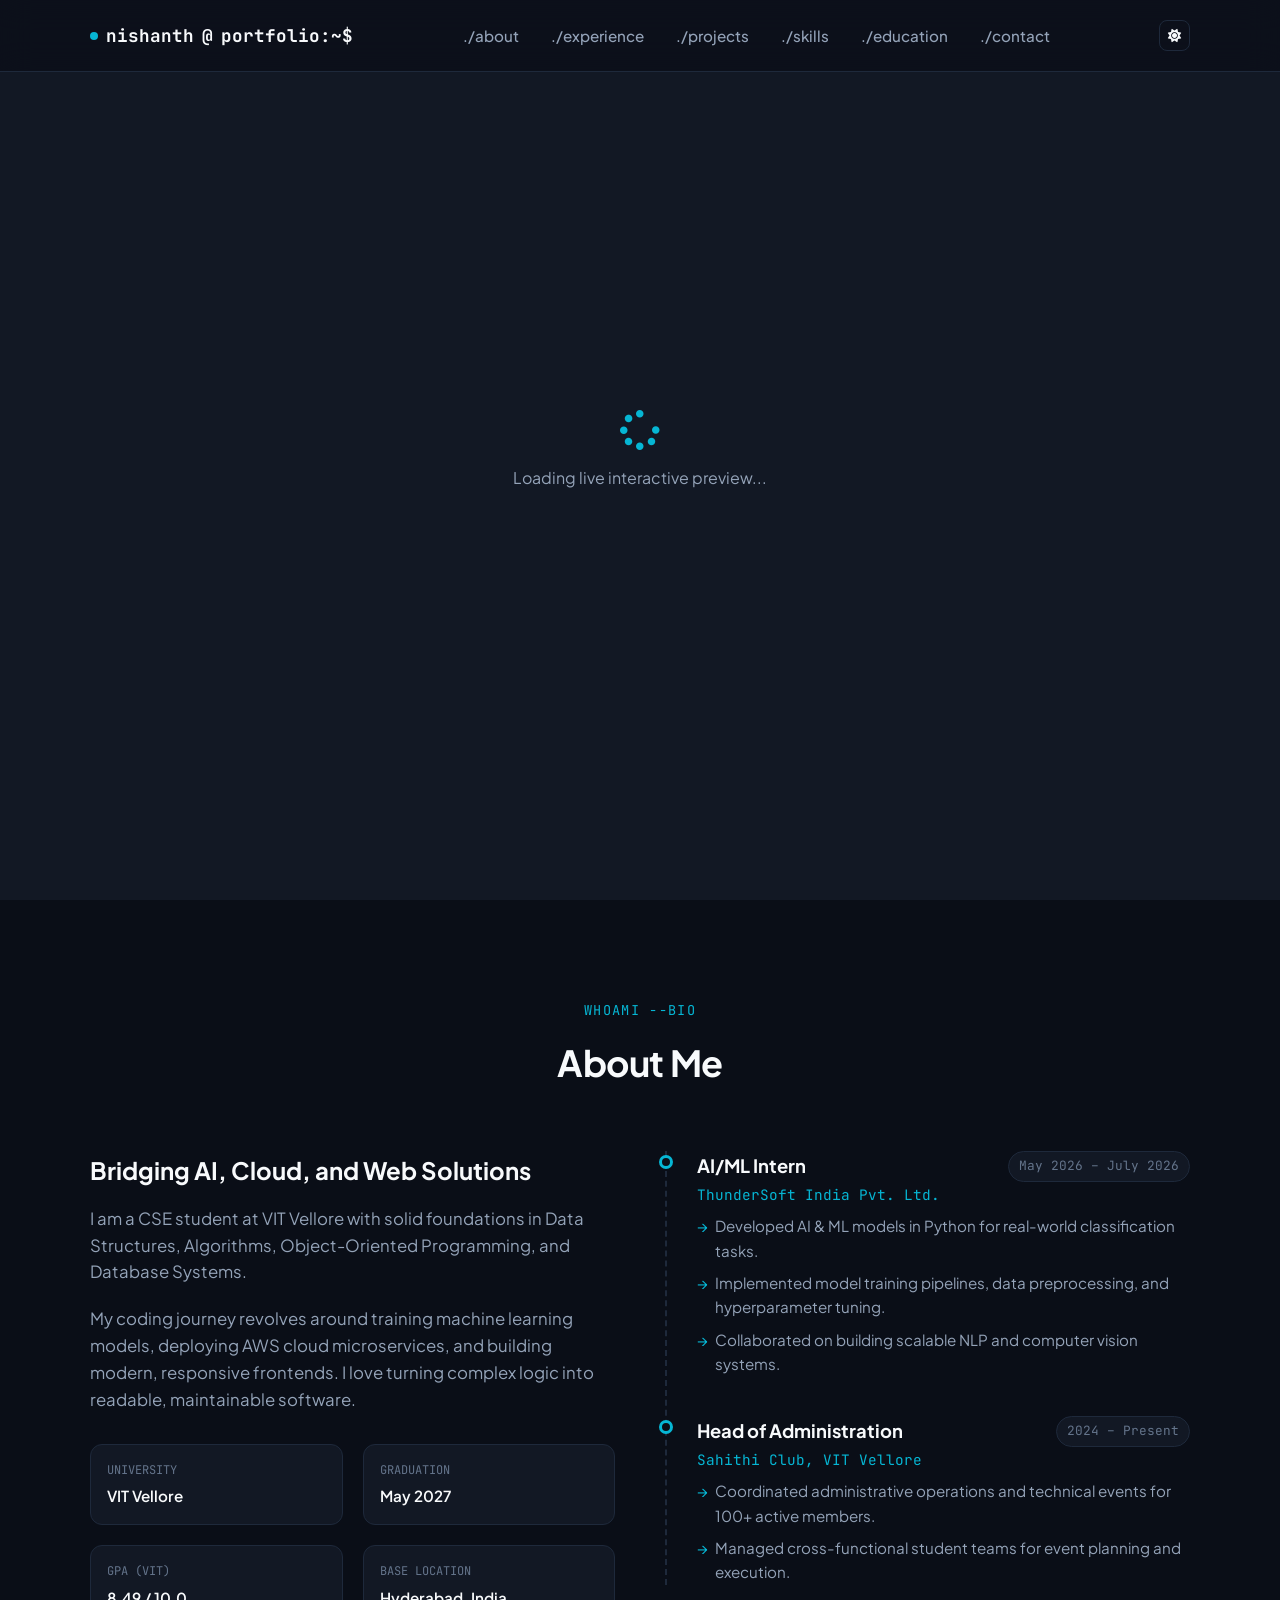
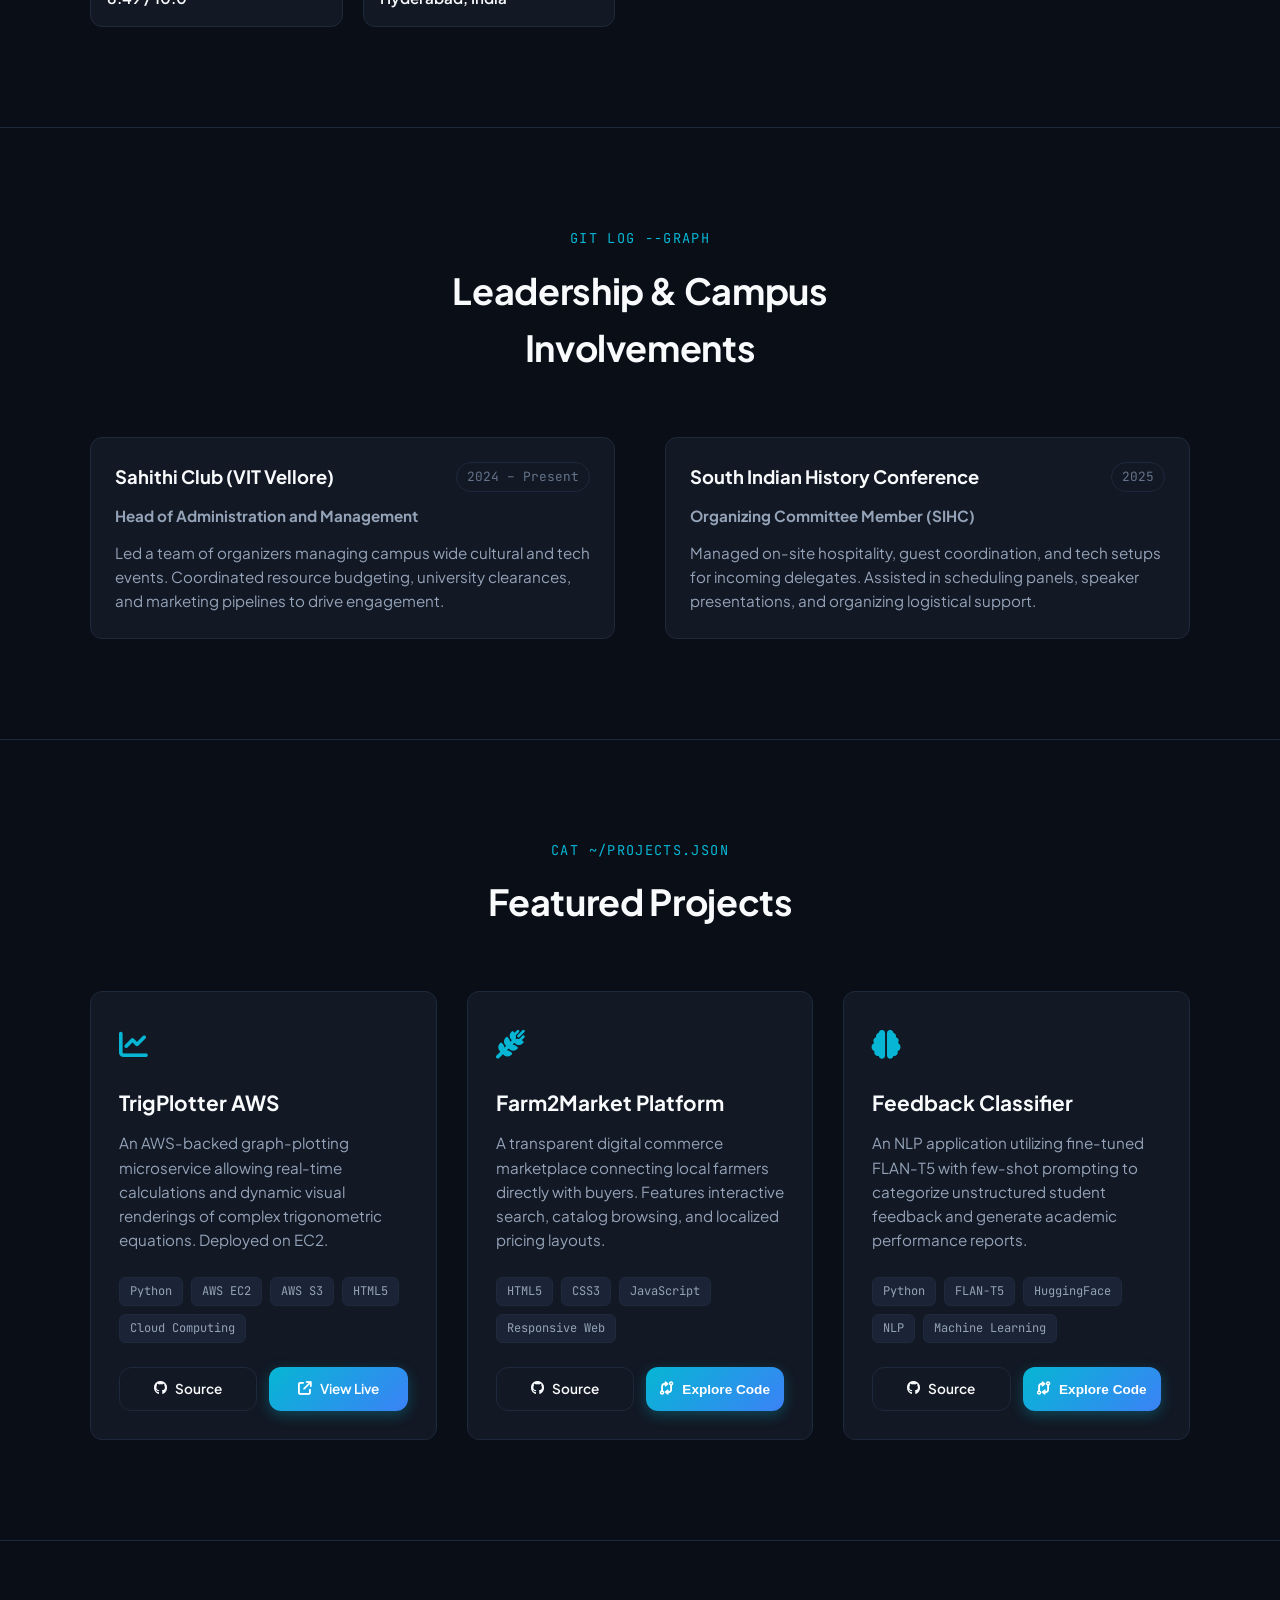
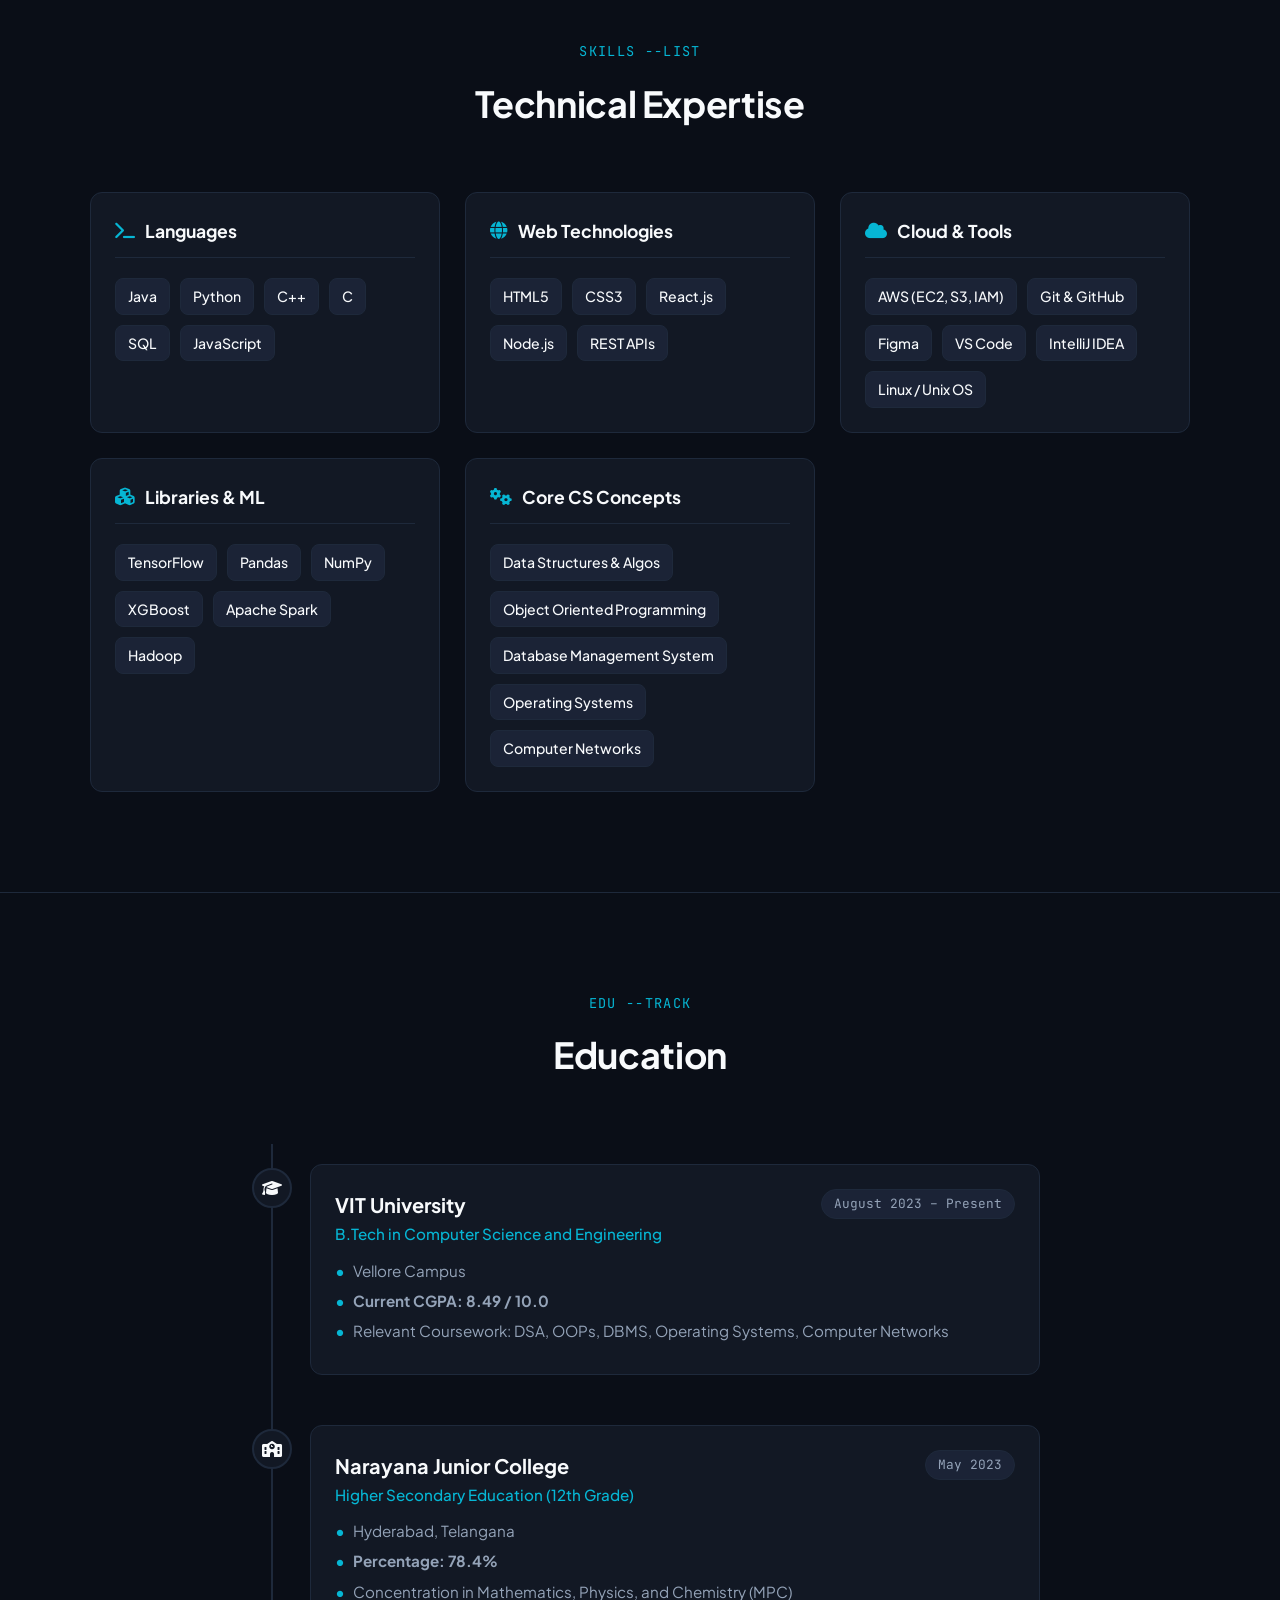
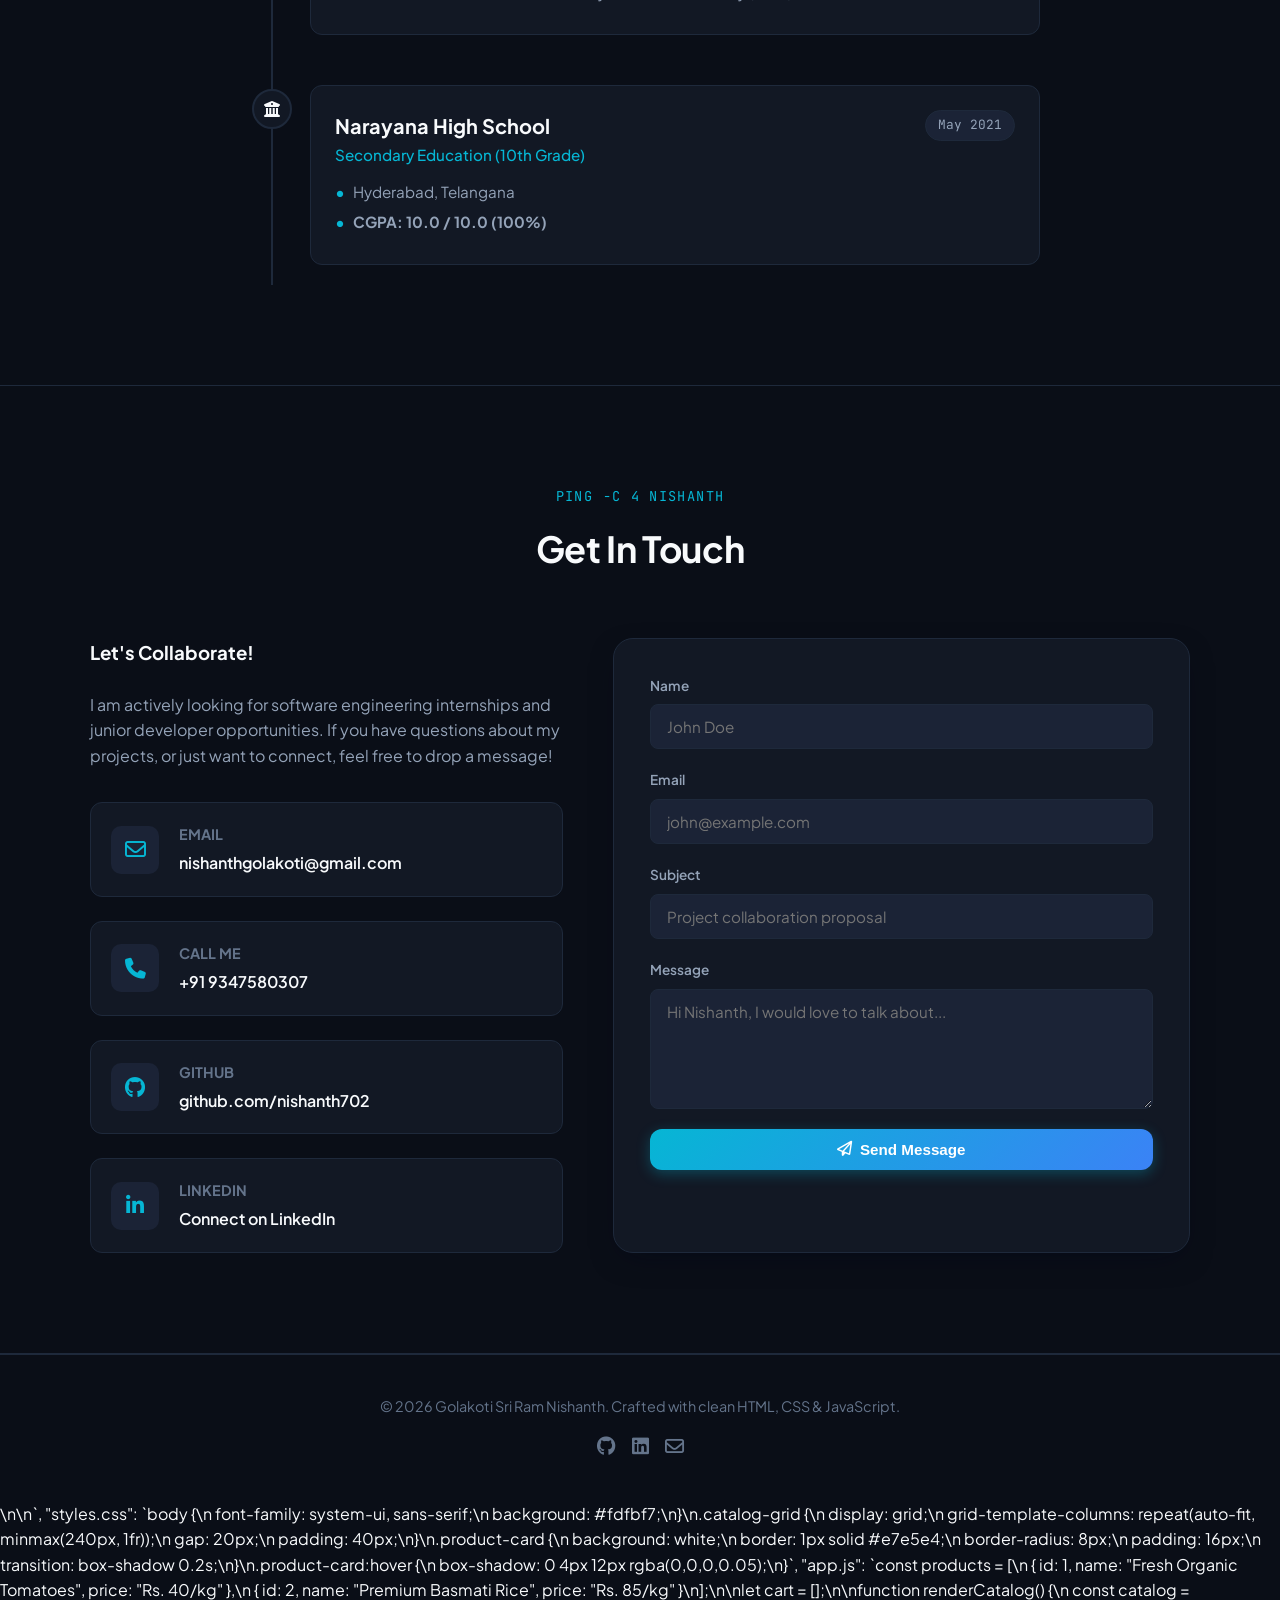
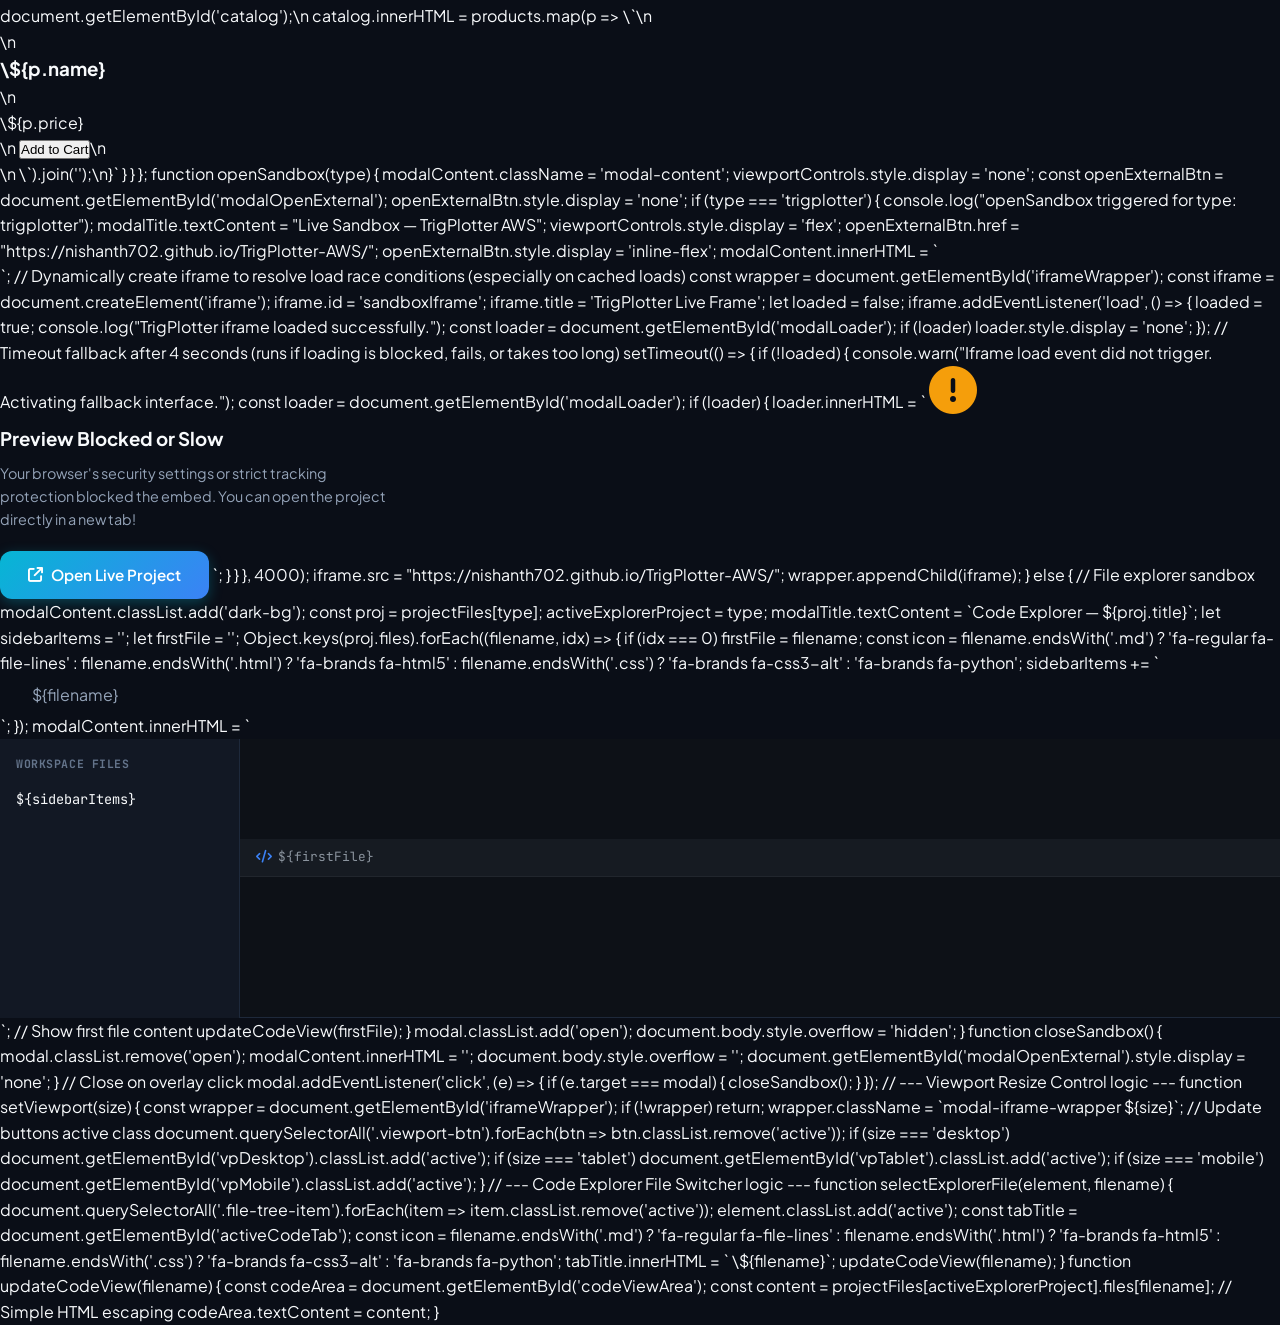
==== commit 40982280: "Change TrigPlotter View Live button to open directly in a new tab" ====
--- a/index.html
+++ b/index.html
@@ -10,7 +10,1295 @@
   <link rel="stylesheet" href="https://cdnjs.cloudflare.com/ajax/libs/font-awesome/6.4.0/css/all.min.css">
   
   <!-- External stylesheet -->
-  <link rel="stylesheet" href="index.css">
+  <style>
+/* CSS Design System - Nishanth's Portfolio */
+@import url('https://fonts.googleapis.com/css2?family=Plus+Jakarta+Sans:wght@300;400;500;600;700&family=JetBrains+Mono:wght@400;500;600&display=swap');
+
+:root {
+  /* Dark Mode (Default) */
+  --bg-primary: #0a0e17;
+  --bg-secondary: #121824;
+  --bg-tertiary: #1b2336;
+  --text-primary: #f8fafc;
+  --text-secondary: #94a3b8;
+  --text-muted: #64748b;
+  --accent: #06b6d4; /* Teal */
+  --accent-soft: rgba(6, 182, 212, 0.1);
+  --accent-gradient: linear-gradient(135deg, #06b6d4, #3b82f6);
+  --border: #1e293b;
+  --border-hover: #334155;
+  --shadow: 0 10px 30px -10px rgba(2, 6, 23, 0.5);
+  --shadow-lg: 0 20px 40px -15px rgba(2, 6, 23, 0.7);
+  --font-sans: 'Plus Jakarta Sans', sans-serif;
+  --font-mono: 'JetBrains Mono', monospace;
+  --transition: all 0.3s cubic-bezier(0.4, 0, 0.2, 1);
+  --radius-sm: 6px;
+  --radius: 12px;
+  --radius-lg: 20px;
+}
+
+[data-theme="light"] {
+  /* Light Mode */
+  --bg-primary: #f8fafc;
+  --bg-secondary: #ffffff;
+  --bg-tertiary: #f1f5f9;
+  --text-primary: #0f172a;
+  --text-secondary: #475569;
+  --text-muted: #64748b;
+  --accent: #0284c7; /* Sky blue */
+  --accent-soft: rgba(2, 132, 199, 0.1);
+  --accent-gradient: linear-gradient(135deg, #0284c7, #0f766e);
+  --border: #e2e8f0;
+  --border-hover: #cbd5e1;
+  --shadow: 0 10px 30px -10px rgba(148, 163, 184, 0.15);
+  --shadow-lg: 0 20px 40px -15px rgba(148, 163, 184, 0.25);
+}
+
+* {
+  margin: 0;
+  padding: 0;
+  box-sizing: border-box;
+  scroll-behavior: smooth;
+}
+
+body {
+  font-family: var(--font-sans);
+  background-color: var(--bg-primary);
+  color: var(--text-primary);
+  line-height: 1.6;
+  transition: background-color 0.3s, color 0.3s;
+  overflow-x: hidden;
+}
+
+/* Scrollbar Customization */
+::-webkit-scrollbar {
+  width: 10px;
+}
+::-webkit-scrollbar-track {
+  background: var(--bg-primary);
+}
+::-webkit-scrollbar-thumb {
+  background: var(--border);
+  border-radius: 5px;
+}
+::-webkit-scrollbar-thumb:hover {
+  background: var(--border-hover);
+}
+
+.container {
+  width: 90%;
+  max-width: 1100px;
+  margin: 0 auto;
+}
+
+/* --- Navigation --- */
+header {
+  position: fixed;
+  top: 0;
+  left: 0;
+  width: 100%;
+  z-index: 1000;
+  background: rgba(10, 14, 23, 0.7);
+  backdrop-filter: blur(16px);
+  border-bottom: 1px solid var(--border);
+  transition: background 0.3s, border-color 0.3s;
+}
+
+[data-theme="light"] header {
+  background: rgba(248, 250, 252, 0.75);
+}
+
+.nav-container {
+  display: flex;
+  justify-content: space-between;
+  align-items: center;
+  padding: 20px 0;
+}
+
+.logo {
+  font-family: var(--font-mono);
+  font-weight: 700;
+  font-size: 1.1rem;
+  color: var(--text-primary);
+  text-decoration: none;
+  display: flex;
+  align-items: center;
+  gap: 8px;
+}
+
+.logo-dot {
+  width: 8px;
+  height: 8px;
+  background: var(--accent);
+  border-radius: 50%;
+  display: inline-block;
+  animation: pulse 2s infinite;
+}
+
+.nav-links {
+  display: flex;
+  align-items: center;
+  gap: 32px;
+}
+
+.nav-links a {
+  text-decoration: none;
+  color: var(--text-secondary);
+  font-size: 0.95rem;
+  font-weight: 500;
+  transition: var(--transition);
+}
+
+.nav-links a:hover {
+  color: var(--accent);
+}
+
+.theme-toggle-btn {
+  background: none;
+  border: 1px solid var(--border);
+  cursor: pointer;
+  padding: 8px;
+  border-radius: 8px;
+  color: var(--text-primary);
+  display: flex;
+  align-items: center;
+  justify-content: center;
+  transition: var(--transition);
+}
+
+.theme-toggle-btn:hover {
+  border-color: var(--accent);
+  background: var(--accent-soft);
+}
+
+/* --- Hero Section --- */
+.hero {
+  min-height: 100vh;
+  display: flex;
+  align-items: center;
+  padding-top: 100px;
+  position: relative;
+  overflow: hidden;
+}
+
+.hero-grid {
+  display: grid;
+  grid-template-columns: 1.2fr 0.8fr;
+  gap: 40px;
+  align-items: center;
+}
+
+.hero-content {
+  max-width: 650px;
+}
+
+.hero-badge {
+  display: inline-flex;
+  align-items: center;
+  gap: 8px;
+  background: var(--accent-soft);
+  color: var(--accent);
+  padding: 6px 16px;
+  border-radius: 100px;
+  font-size: 0.85rem;
+  font-weight: 600;
+  margin-bottom: 24px;
+  font-family: var(--font-mono);
+}
+
+.hero-badge-dot {
+  width: 6px;
+  height: 6px;
+  background: var(--accent);
+  border-radius: 50%;
+}
+
+.hero h1 {
+  font-size: 3.5rem;
+  font-weight: 800;
+  line-height: 1.15;
+  margin-bottom: 20px;
+  letter-spacing: -0.02em;
+}
+
+.hero h1 span {
+  background: var(--accent-gradient);
+  -webkit-background-clip: text;
+  -webkit-text-fill-color: transparent;
+}
+
+.hero-subtitle-container {
+  display: flex;
+  align-items: center;
+  font-family: var(--font-mono);
+  font-size: 1.25rem;
+  color: var(--text-secondary);
+  margin-bottom: 24px;
+}
+
+.typewriter-text {
+  color: var(--text-primary);
+  font-weight: 600;
+  margin-left: 8px;
+  border-right: 2px solid var(--accent);
+  padding-right: 4px;
+  animation: blink 0.75s step-end infinite;
+}
+
+.hero-description {
+  font-size: 1.1rem;
+  color: var(--text-secondary);
+  margin-bottom: 36px;
+}
+
+.hero-actions {
+  display: flex;
+  gap: 16px;
+}
+
+/* Buttons */
+.btn {
+  display: inline-flex;
+  align-items: center;
+  gap: 8px;
+  padding: 12px 28px;
+  border-radius: var(--radius);
+  font-weight: 600;
+  font-size: 0.95rem;
+  text-decoration: none;
+  cursor: pointer;
+  transition: var(--transition);
+}
+
+.btn-primary {
+  background: var(--accent-gradient);
+  color: #ffffff;
+  border: none;
+  box-shadow: 0 4px 14px 0 rgba(6, 182, 212, 0.3);
+}
+
+.btn-primary:hover {
+  transform: translateY(-2px);
+  box-shadow: 0 6px 20px 0 rgba(6, 182, 212, 0.4);
+}
+
+.btn-secondary {
+  background: var(--bg-secondary);
+  color: var(--text-primary);
+  border: 1px solid var(--border);
+}
+
+.btn-secondary:hover {
+  background: var(--bg-tertiary);
+  border-color: var(--border-hover);
+  transform: translateY(-2px);
+}
+
+/* Profile Photo */
+.profile-image-wrapper {
+  position: relative;
+  justify-self: center;
+  width: 320px;
+  height: 320px;
+}
+
+.profile-glow {
+  position: absolute;
+  top: -10px;
+  left: -10px;
+  right: -10px;
+  bottom: -10px;
+  background: var(--accent-gradient);
+  border-radius: 30% 70% 70% 30% / 30% 30% 70% 70%;
+  filter: blur(15px);
+  opacity: 0.4;
+  z-index: 1;
+  animation: morphing 15s ease-in-out infinite;
+}
+
+.profile-card {
+  position: relative;
+  width: 100%;
+  height: 100%;
+  border-radius: 30% 70% 70% 30% / 30% 30% 70% 70%;
+  overflow: hidden;
+  border: 4px solid var(--bg-secondary);
+  z-index: 2;
+  box-shadow: var(--shadow-lg);
+  animation: morphing 15s ease-in-out infinite;
+}
+
+.profile-card img {
+  width: 100%;
+  height: 100%;
+  object-fit: cover;
+  transition: transform 0.5s ease;
+}
+
+.profile-card:hover img {
+  transform: scale(1.05);
+}
+
+/* --- Sections Scaffolding --- */
+section {
+  padding: 100px 0;
+  border-bottom: 1px solid var(--border);
+}
+
+.section-header {
+  text-align: center;
+  max-width: 600px;
+  margin: 0 auto 60px;
+}
+
+.section-label {
+  font-family: var(--font-mono);
+  font-size: 0.85rem;
+  color: var(--accent);
+  text-transform: uppercase;
+  letter-spacing: 0.1em;
+  margin-bottom: 12px;
+  display: block;
+}
+
+.section-title {
+  font-size: 2.25rem;
+  font-weight: 700;
+  letter-spacing: -0.01em;
+}
+
+/* --- About & Experience Section --- */
+.about-grid {
+  display: grid;
+  grid-template-columns: 1fr 1fr;
+  gap: 50px;
+}
+
+.about-info h3 {
+  font-size: 1.5rem;
+  margin-bottom: 16px;
+}
+
+.about-info p {
+  color: var(--text-secondary);
+  margin-bottom: 20px;
+  font-size: 1.05rem;
+}
+
+.about-details {
+  display: grid;
+  grid-template-columns: 1fr 1fr;
+  gap: 20px;
+  margin-top: 30px;
+}
+
+.detail-item {
+  background: var(--bg-secondary);
+  padding: 16px;
+  border-radius: var(--radius);
+  border: 1px solid var(--border);
+}
+
+.detail-label {
+  font-family: var(--font-mono);
+  font-size: 0.75rem;
+  color: var(--text-muted);
+  text-transform: uppercase;
+  margin-bottom: 4px;
+}
+
+.detail-value {
+  font-weight: 600;
+  font-size: 0.95rem;
+}
+
+/* Experience Log */
+.experience-log {
+  border-left: 2px dashed var(--border);
+  padding-left: 30px;
+  position: relative;
+}
+
+.experience-item {
+  position: relative;
+  margin-bottom: 40px;
+}
+
+.experience-item:last-child {
+  margin-bottom: 0;
+}
+
+.experience-dot {
+  width: 14px;
+  height: 14px;
+  background: var(--bg-primary);
+  border: 3px solid var(--accent);
+  border-radius: 50%;
+  position: absolute;
+  left: -38px;
+  top: 4px;
+  z-index: 5;
+}
+
+.experience-header {
+  display: flex;
+  justify-content: space-between;
+  align-items: flex-start;
+  margin-bottom: 8px;
+}
+
+.experience-title {
+  font-size: 1.15rem;
+  font-weight: 700;
+}
+
+.experience-company {
+  font-family: var(--font-mono);
+  color: var(--accent);
+  font-size: 0.9rem;
+}
+
+.experience-date {
+  font-family: var(--font-mono);
+  font-size: 0.8rem;
+  color: var(--text-muted);
+  background: var(--bg-secondary);
+  padding: 4px 10px;
+  border-radius: 100px;
+  border: 1px solid var(--border);
+}
+
+.experience-item ul {
+  list-style: none;
+  padding-left: 0;
+}
+
+.experience-item li {
+  color: var(--text-secondary);
+  font-size: 0.95rem;
+  margin-bottom: 8px;
+  position: relative;
+  padding-left: 18px;
+}
+
+.experience-item li::before {
+  content: "→";
+  color: var(--accent);
+  position: absolute;
+  left: 0;
+}
+
+/* --- Projects Section --- */
+.projects-grid {
+  display: grid;
+  grid-template-columns: repeat(auto-fit, minmax(320px, 1fr));
+  gap: 30px;
+}
+
+.project-card {
+  background: var(--bg-secondary);
+  border: 1px solid var(--border);
+  border-radius: var(--radius);
+  padding: 28px;
+  display: flex;
+  flex-direction: column;
+  height: 100%;
+  position: relative;
+  overflow: hidden;
+  transition: var(--transition);
+}
+
+.project-card::before {
+  content: "";
+  position: absolute;
+  top: 0;
+  left: 0;
+  width: 100%;
+  height: 4px;
+  background: var(--accent-gradient);
+  opacity: 0;
+  transition: var(--transition);
+}
+
+.project-card:hover {
+  transform: translateY(-6px);
+  border-color: var(--border-hover);
+  box-shadow: var(--shadow-lg);
+}
+
+.project-card:hover::before {
+  opacity: 1;
+}
+
+.project-icon {
+  font-size: 1.8rem;
+  margin-bottom: 20px;
+  color: var(--accent);
+}
+
+.project-card h3 {
+  font-size: 1.3rem;
+  margin-bottom: 12px;
+}
+
+.project-desc {
+  color: var(--text-secondary);
+  font-size: 0.95rem;
+  margin-bottom: 24px;
+  flex-grow: 1;
+}
+
+.project-tags {
+  display: flex;
+  flex-wrap: wrap;
+  gap: 8px;
+  margin-bottom: 24px;
+}
+
+.project-tags span {
+  font-family: var(--font-mono);
+  font-size: 0.75rem;
+  background: var(--bg-tertiary);
+  color: var(--text-secondary);
+  padding: 4px 10px;
+  border-radius: 6px;
+  border: 1px solid var(--border);
+}
+
+.project-links {
+  display: grid;
+  grid-template-columns: 1fr 1fr;
+  gap: 12px;
+}
+
+.project-links .btn {
+  padding: 10px 14px;
+  justify-content: center;
+  font-size: 0.85rem;
+}
+
+/* --- Skills Section --- */
+.skills-wrapper {
+  display: grid;
+  grid-template-columns: repeat(auto-fit, minmax(280px, 1fr));
+  gap: 25px;
+}
+
+.skills-category {
+  background: var(--bg-secondary);
+  border: 1px solid var(--border);
+  border-radius: var(--radius);
+  padding: 24px;
+  transition: var(--transition);
+}
+
+.skills-category:hover {
+  border-color: var(--accent-soft);
+}
+
+.skills-category h3 {
+  font-size: 1.1rem;
+  font-weight: 700;
+  margin-bottom: 20px;
+  display: flex;
+  align-items: center;
+  gap: 10px;
+  border-bottom: 1px solid var(--border);
+  padding-bottom: 12px;
+}
+
+.skills-category h3 i {
+  color: var(--accent);
+}
+
+.skills-list {
+  display: flex;
+  flex-wrap: wrap;
+  gap: 10px;
+}
+
+.skill-tag {
+  display: inline-flex;
+  align-items: center;
+  gap: 6px;
+  background: var(--bg-tertiary);
+  border: 1px solid var(--border);
+  color: var(--text-primary);
+  padding: 6px 12px;
+  border-radius: 8px;
+  font-size: 0.88rem;
+  font-weight: 500;
+  transition: var(--transition);
+}
+
+.skill-tag:hover {
+  border-color: var(--accent);
+  background: var(--accent-soft);
+  color: var(--text-primary);
+}
+
+/* --- Education Timeline Section --- */
+.education-timeline {
+  position: relative;
+  max-width: 800px;
+  margin: 0 auto;
+  padding: 20px 0;
+}
+
+.education-timeline::before {
+  content: "";
+  position: absolute;
+  top: 0;
+  left: 31px;
+  width: 2px;
+  height: 100%;
+  background: var(--border);
+}
+
+.edu-item {
+  position: relative;
+  margin-bottom: 50px;
+  padding-left: 70px;
+}
+
+.edu-item:last-child {
+  margin-bottom: 0;
+}
+
+.edu-icon-wrapper {
+  position: absolute;
+  left: 12px;
+  top: 4px;
+  width: 40px;
+  height: 40px;
+  background: var(--bg-secondary);
+  border: 2px solid var(--border);
+  border-radius: 50%;
+  display: flex;
+  align-items: center;
+  justify-content: center;
+  z-index: 10;
+  transition: var(--transition);
+}
+
+.edu-item:hover .edu-icon-wrapper {
+  border-color: var(--accent);
+  color: var(--accent);
+  box-shadow: 0 0 12px var(--accent-soft);
+}
+
+.edu-content {
+  background: var(--bg-secondary);
+  border: 1px solid var(--border);
+  padding: 24px;
+  border-radius: var(--radius);
+  transition: var(--transition);
+}
+
+.edu-content:hover {
+  border-color: var(--border-hover);
+}
+
+.edu-header {
+  display: flex;
+  justify-content: space-between;
+  align-items: flex-start;
+  margin-bottom: 12px;
+  flex-wrap: wrap;
+  gap: 10px;
+}
+
+.edu-title {
+  font-size: 1.25rem;
+  font-weight: 700;
+}
+
+.edu-subtitle {
+  color: var(--accent);
+  font-weight: 500;
+  font-size: 0.95rem;
+}
+
+.edu-date {
+  font-family: var(--font-mono);
+  font-size: 0.8rem;
+  background: var(--bg-tertiary);
+  color: var(--text-secondary);
+  padding: 4px 12px;
+  border-radius: 100px;
+  border: 1px solid var(--border);
+}
+
+.edu-details {
+  list-style: none;
+  padding-left: 0;
+  margin-top: 12px;
+}
+
+.edu-details li {
+  font-size: 0.95rem;
+  color: var(--text-secondary);
+  margin-bottom: 6px;
+  display: flex;
+  align-items: center;
+  gap: 8px;
+}
+
+.edu-details li::before {
+  content: "•";
+  color: var(--accent);
+  font-weight: bold;
+}
+
+/* --- Contact Section --- */
+.contact-grid {
+  display: grid;
+  grid-template-columns: 0.9fr 1.1fr;
+  gap: 50px;
+}
+
+.contact-info-panel {
+  display: flex;
+  flex-direction: column;
+  gap: 24px;
+}
+
+.contact-card {
+  background: var(--bg-secondary);
+  border: 1px solid var(--border);
+  border-radius: var(--radius);
+  padding: 20px;
+  display: flex;
+  align-items: center;
+  gap: 20px;
+  text-decoration: none;
+  color: var(--text-primary);
+  transition: var(--transition);
+}
+
+.contact-card:hover {
+  transform: translateX(6px);
+  border-color: var(--accent);
+  background: var(--accent-soft);
+}
+
+.contact-icon {
+  width: 48px;
+  height: 48px;
+  background: var(--bg-tertiary);
+  border-radius: 10px;
+  display: flex;
+  align-items: center;
+  justify-content: center;
+  font-size: 1.3rem;
+  color: var(--accent);
+}
+
+.contact-details h4 {
+  font-size: 0.9rem;
+  color: var(--text-muted);
+  text-transform: uppercase;
+  margin-bottom: 4px;
+}
+
+.contact-details p {
+  font-weight: 600;
+  font-size: 1rem;
+}
+
+/* Form */
+.contact-form {
+  background: var(--bg-secondary);
+  border: 1px solid var(--border);
+  border-radius: var(--radius-lg);
+  padding: 36px;
+  display: flex;
+  flex-direction: column;
+  gap: 20px;
+  box-shadow: var(--shadow);
+}
+
+.form-group {
+  display: flex;
+  flex-direction: column;
+  gap: 8px;
+}
+
+.form-group label {
+  font-size: 0.85rem;
+  font-weight: 600;
+  color: var(--text-secondary);
+}
+
+.form-group input, .form-group textarea {
+  background: var(--bg-tertiary);
+  border: 1px solid var(--border);
+  border-radius: 8px;
+  padding: 12px 16px;
+  color: var(--text-primary);
+  font-family: var(--font-sans);
+  font-size: 0.95rem;
+  transition: var(--transition);
+}
+
+.form-group input:focus, .form-group textarea:focus {
+  outline: none;
+  border-color: var(--accent);
+  box-shadow: 0 0 0 3px var(--accent-soft);
+}
+
+.form-group textarea {
+  resize: vertical;
+  min-height: 120px;
+}
+
+.contact-form .btn {
+  justify-content: center;
+}
+
+/* --- Footer --- */
+footer {
+  padding: 40px 0;
+  text-align: center;
+  border-top: 1px solid var(--border);
+  background: var(--bg-primary);
+  color: var(--text-muted);
+  font-size: 0.9rem;
+}
+
+footer p {
+  margin-bottom: 12px;
+}
+
+.footer-socials {
+  display: flex;
+  justify-content: center;
+  gap: 16px;
+}
+
+.footer-socials a {
+  color: var(--text-muted);
+  font-size: 1.2rem;
+  transition: var(--transition);
+}
+
+.footer-socials a:hover {
+  color: var(--accent);
+}
+
+/* --- Interactive Preview Modal --- */
+.modal-overlay {
+  position: fixed;
+  top: 0;
+  left: 0;
+  width: 100vw;
+  height: 100vh;
+  background: rgba(4, 6, 10, 0.85);
+  backdrop-filter: blur(8px);
+  z-index: 2000;
+  display: none;
+  align-items: center;
+  justify-content: center;
+  padding: 30px;
+}
+
+.modal-overlay.open {
+  display: flex;
+}
+
+.modal-box {
+  background: var(--bg-secondary);
+  border: 1px solid var(--border);
+  width: 100%;
+  max-width: 1000px;
+  height: 90vh;
+  border-radius: var(--radius-lg);
+  overflow: hidden;
+  box-shadow: var(--shadow-lg);
+  display: flex;
+  flex-direction: column;
+}
+
+.modal-header {
+  padding: 16px 24px;
+  background: var(--bg-tertiary);
+  border-bottom: 1px solid var(--border);
+  display: flex;
+  justify-content: space-between;
+  align-items: center;
+}
+
+.modal-title-wrapper {
+  display: flex;
+  align-items: center;
+  gap: 12px;
+}
+
+.modal-title-dot {
+  width: 8px;
+  height: 8px;
+  border-radius: 50%;
+  background: #22c55e;
+}
+
+.modal-title {
+  font-size: 1.05rem;
+  font-weight: 700;
+  font-family: var(--font-mono);
+}
+
+.modal-actions {
+  display: flex;
+  align-items: center;
+  gap: 16px;
+}
+
+.viewport-controls {
+  display: flex;
+  gap: 4px;
+  background: var(--bg-secondary);
+  border: 1px solid var(--border);
+  padding: 2px;
+  border-radius: 6px;
+}
+
+.viewport-btn {
+  background: none;
+  border: none;
+  cursor: pointer;
+  padding: 6px 12px;
+  font-size: 0.85rem;
+  color: var(--text-secondary);
+  border-radius: 4px;
+  transition: var(--transition);
+}
+
+.viewport-btn:hover, .viewport-btn.active {
+  background: var(--bg-tertiary);
+  color: var(--accent);
+}
+
+.modal-close-btn {
+  background: none;
+  border: none;
+  cursor: pointer;
+  font-size: 1.2rem;
+  color: var(--text-secondary);
+  transition: var(--transition);
+  display: flex;
+}
+
+.modal-close-btn:hover {
+  color: #ef4444;
+}
+
+.modal-content {
+  flex-grow: 1;
+  position: relative;
+  overflow: hidden;
+  display: flex;
+  background: #ffffff;
+}
+
+.modal-content.dark-bg {
+  background: var(--bg-primary);
+}
+
+.modal-iframe-wrapper {
+  width: 100%;
+  height: 100%;
+  display: flex;
+  flex-direction: column;
+  justify-content: center;
+  align-items: center;
+  transition: var(--transition);
+  margin: 0 auto;
+  flex: 1 1 auto;
+}
+
+/* Viewport Mock Dimensions */
+.modal-iframe-wrapper.desktop {
+  width: 100%;
+  height: 100%;
+}
+
+.modal-iframe-wrapper.tablet {
+  width: 768px;
+  max-width: 100%;
+  height: 90%;
+  border: 12px solid #1e293b;
+  border-radius: 24px;
+  box-shadow: var(--shadow-lg);
+  overflow: hidden;
+}
+
+.modal-iframe-wrapper.mobile {
+  width: 375px;
+  max-width: 100%;
+  height: 85%;
+  border: 12px solid #1e293b;
+  border-radius: 36px;
+  box-shadow: var(--shadow-lg);
+  overflow: hidden;
+}
+
+.modal-iframe-wrapper iframe {
+  width: 100%;
+  height: 100%;
+  border: none;
+  display: block;
+  background: #ffffff;
+}
+
+/* Code Explorer Layout */
+.code-explorer {
+  display: grid;
+  grid-template-columns: 240px 1fr;
+  width: 100%;
+  height: 100%;
+  font-family: var(--font-mono);
+  font-size: 0.85rem;
+}
+
+.explorer-sidebar {
+  background: var(--bg-secondary);
+  border-right: 1px solid var(--border);
+  padding: 16px;
+  overflow-y: auto;
+}
+
+.sidebar-title {
+  color: var(--text-muted);
+  text-transform: uppercase;
+  font-size: 0.72rem;
+  font-weight: 700;
+  margin-bottom: 16px;
+  letter-spacing: 0.05em;
+}
+
+.file-tree-list {
+  list-style: none;
+}
+
+.file-tree-item {
+  display: flex;
+  align-items: center;
+  gap: 8px;
+  padding: 6px 8px;
+  color: var(--text-secondary);
+  cursor: pointer;
+  border-radius: 4px;
+  transition: var(--transition);
+  user-select: none;
+}
+
+.file-tree-item:hover, .file-tree-item.active {
+  background: var(--bg-tertiary);
+  color: var(--accent);
+}
+
+.file-tree-item i {
+  width: 16px;
+  text-align: center;
+}
+
+.file-tree-item.folder i {
+  color: #eab308;
+}
+
+.file-tree-item.file i {
+  color: #3b82f6;
+}
+
+.code-viewer-panel {
+  display: flex;
+  flex-direction: column;
+  height: 100%;
+  overflow: hidden;
+  background: #0d1117; /* GitHub Dark */
+  color: #c9d1d9;
+}
+
+.code-viewer-header {
+  padding: 8px 16px;
+  background: #161b22;
+  border-bottom: 1px solid #21262d;
+  display: flex;
+  justify-content: space-between;
+  align-items: center;
+}
+
+.active-tab-title {
+  font-size: 0.8rem;
+  color: #8b949e;
+  display: flex;
+  align-items: center;
+  gap: 6px;
+}
+
+.active-tab-title i {
+  color: #3b82f6;
+}
+
+.code-view-container {
+  flex-grow: 1;
+  padding: 20px;
+  overflow: auto;
+  margin: 0;
+}
+
+.code-view-container pre {
+  margin: 0;
+}
+
+.code-view-container code {
+  font-family: var(--font-mono);
+  line-height: 1.5;
+}
+
+/* Toast/Notification Banner */
+.toast-container {
+  position: fixed;
+  bottom: 24px;
+  right: 24px;
+  z-index: 3000;
+}
+
+.toast {
+  background: var(--bg-secondary);
+  border: 1px solid var(--accent);
+  color: var(--text-primary);
+  padding: 12px 24px;
+  border-radius: 8px;
+  box-shadow: var(--shadow-lg);
+  display: flex;
+  align-items: center;
+  gap: 10px;
+  transform: translateY(100px);
+  opacity: 0;
+  transition: all 0.4s cubic-bezier(0.175, 0.885, 0.32, 1.275);
+}
+
+.toast.show {
+  transform: translateY(0);
+  opacity: 1;
+}
+
+.toast i {
+  color: #22c55e;
+}
+
+/* --- Animations --- */
+@keyframes pulse {
+  0%, 100% {
+    opacity: 1;
+    transform: scale(1);
+  }
+  50% {
+    opacity: 0.4;
+    transform: scale(1.15);
+  }
+}
+
+@keyframes morphing {
+  0%, 100% {
+    border-radius: 30% 70% 70% 30% / 30% 30% 70% 70%;
+  }
+  25% {
+    border-radius: 58% 42% 38% 62% / 42% 58% 42% 58%;
+  }
+  50% {
+    border-radius: 42% 58% 62% 38% / 58% 42% 58% 42%;
+  }
+  75% {
+    border-radius: 38% 62% 42% 58% / 62% 38% 62% 38%;
+  }
+}
+
+@keyframes blink {
+  50% {
+    border-color: transparent;
+  }
+}
+
+/* --- Responsive Media Queries --- */
+@media (max-width: 960px) {
+  .hero-grid {
+    grid-template-columns: 1fr;
+    text-align: center;
+    gap: 30px;
+  }
+  
+  .hero-content {
+    margin: 0 auto;
+  }
+  
+  .hero h1 {
+    font-size: 2.8rem;
+  }
+  
+  .hero-subtitle-container {
+    justify-content: center;
+  }
+  
+  .hero-actions {
+    justify-content: center;
+  }
+  
+  .about-grid, .contact-grid {
+    grid-template-columns: 1fr;
+  }
+  
+  .profile-image-wrapper {
+    order: -1;
+  }
+  
+  .education-timeline::before {
+    left: 21px;
+  }
+  
+  .edu-item {
+    padding-left: 50px;
+  }
+  
+  .edu-icon-wrapper {
+    left: 2px;
+  }
+}
+
+@media (max-width: 600px) {
+  .nav-links {
+    display: none; /* In a production app, we would add a hamburger, but a clean simplified navbar is best here */
+  }
+  
+  .hero h1 {
+    font-size: 2.2rem;
+  }
+  
+  .about-details {
+    grid-template-columns: 1fr;
+  }
+  
+  .contact-form {
+    padding: 24px;
+  }
+  
+  .modal-overlay {
+    padding: 10px;
+  }
+  
+  .code-explorer {
+    grid-template-columns: 1fr;
+    grid-template-rows: 150px 1fr;
+  }
+  
+  .explorer-sidebar {
+    border-right: none;
+    border-bottom: 1px solid var(--border);
+  }
+}
+
+</style>
 </head>
 <body>
 
@@ -215,9 +1503,9 @@
               <a href="https://github.com/nishanth702/TrigPlotter-AWS" target="_blank" class="btn btn-secondary">
                 <i class="fa-brands fa-github"></i> Source
               </a>
-              <button onclick="openSandbox('trigplotter')" class="btn btn-primary">
-                <i class="fa-solid fa-play"></i> View Live
-              </button>
+              <a href="https://nishanth702.github.io/TrigPlotter-AWS/" target="_blank" class="btn btn-primary" style="text-decoration: none;">
+                <i class="fa-solid fa-arrow-up-right-from-square"></i> View Live
+              </a>
             </div>
           </div>
 
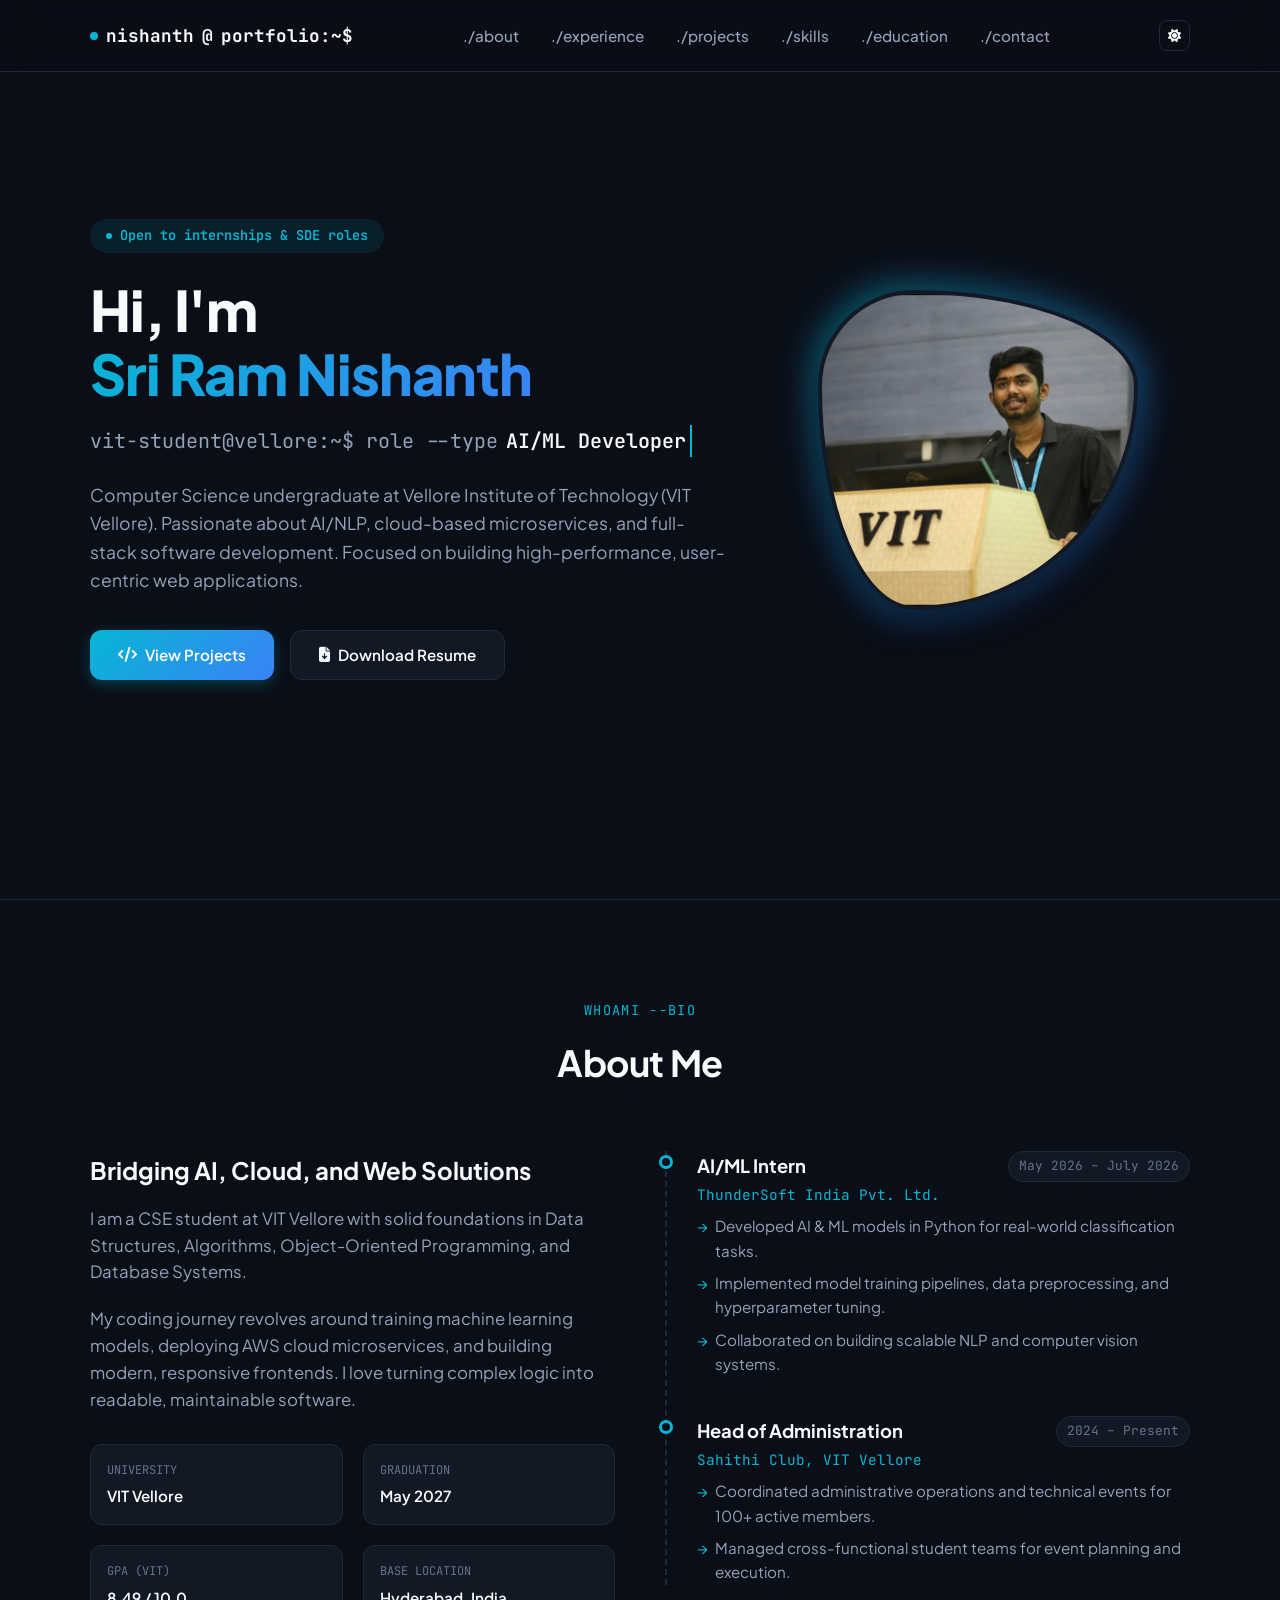
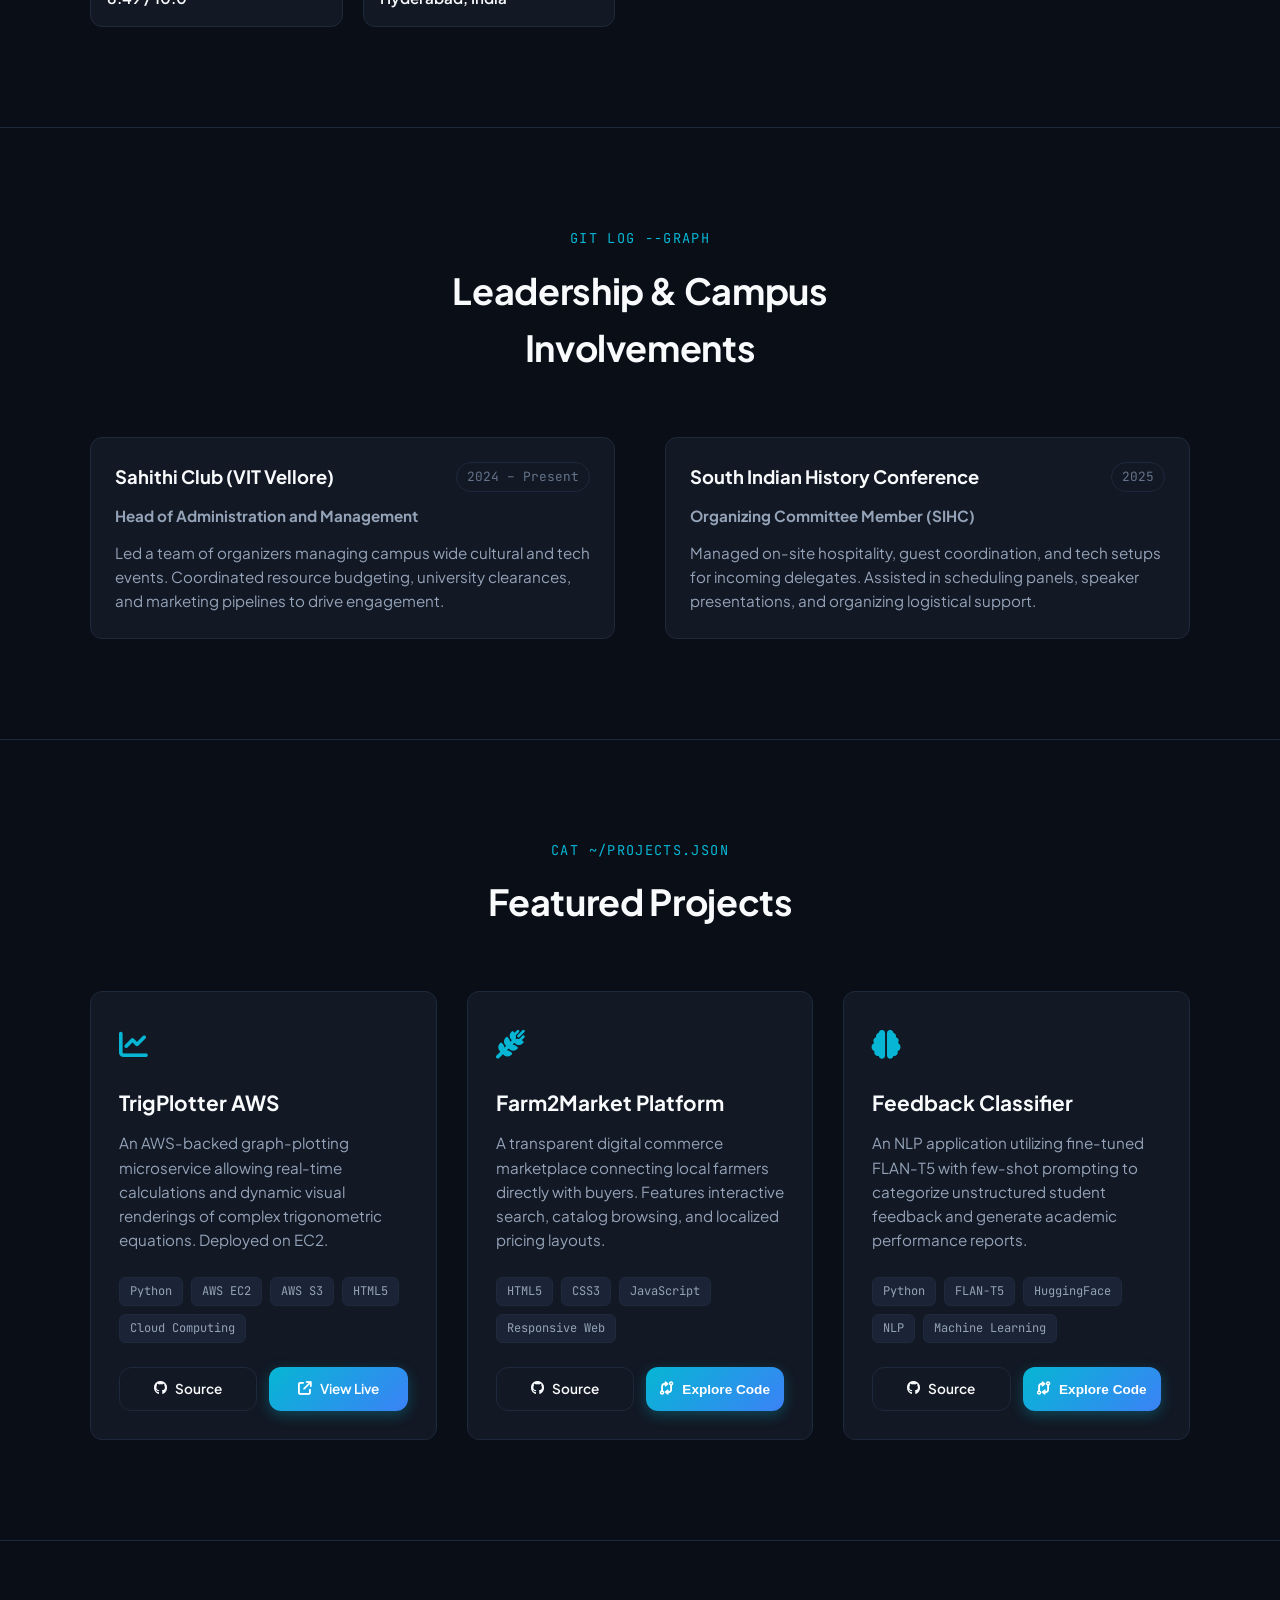
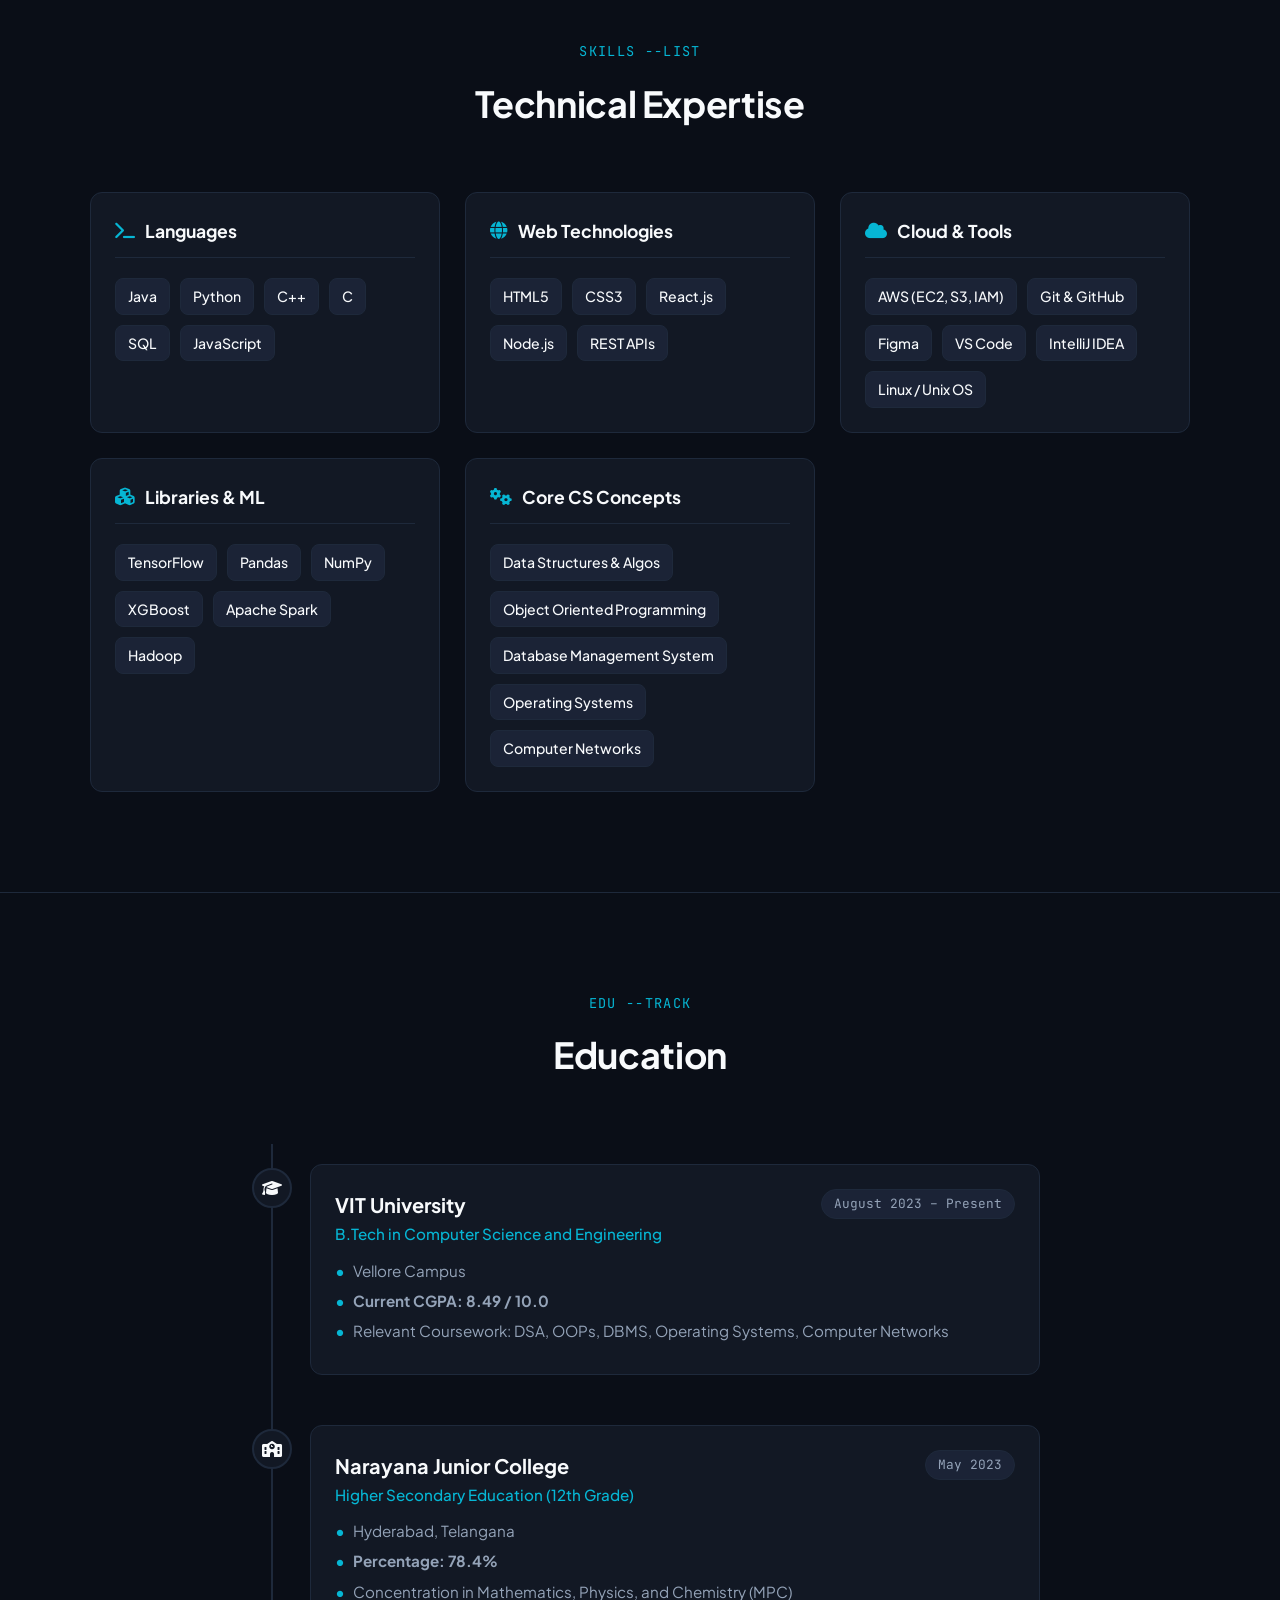
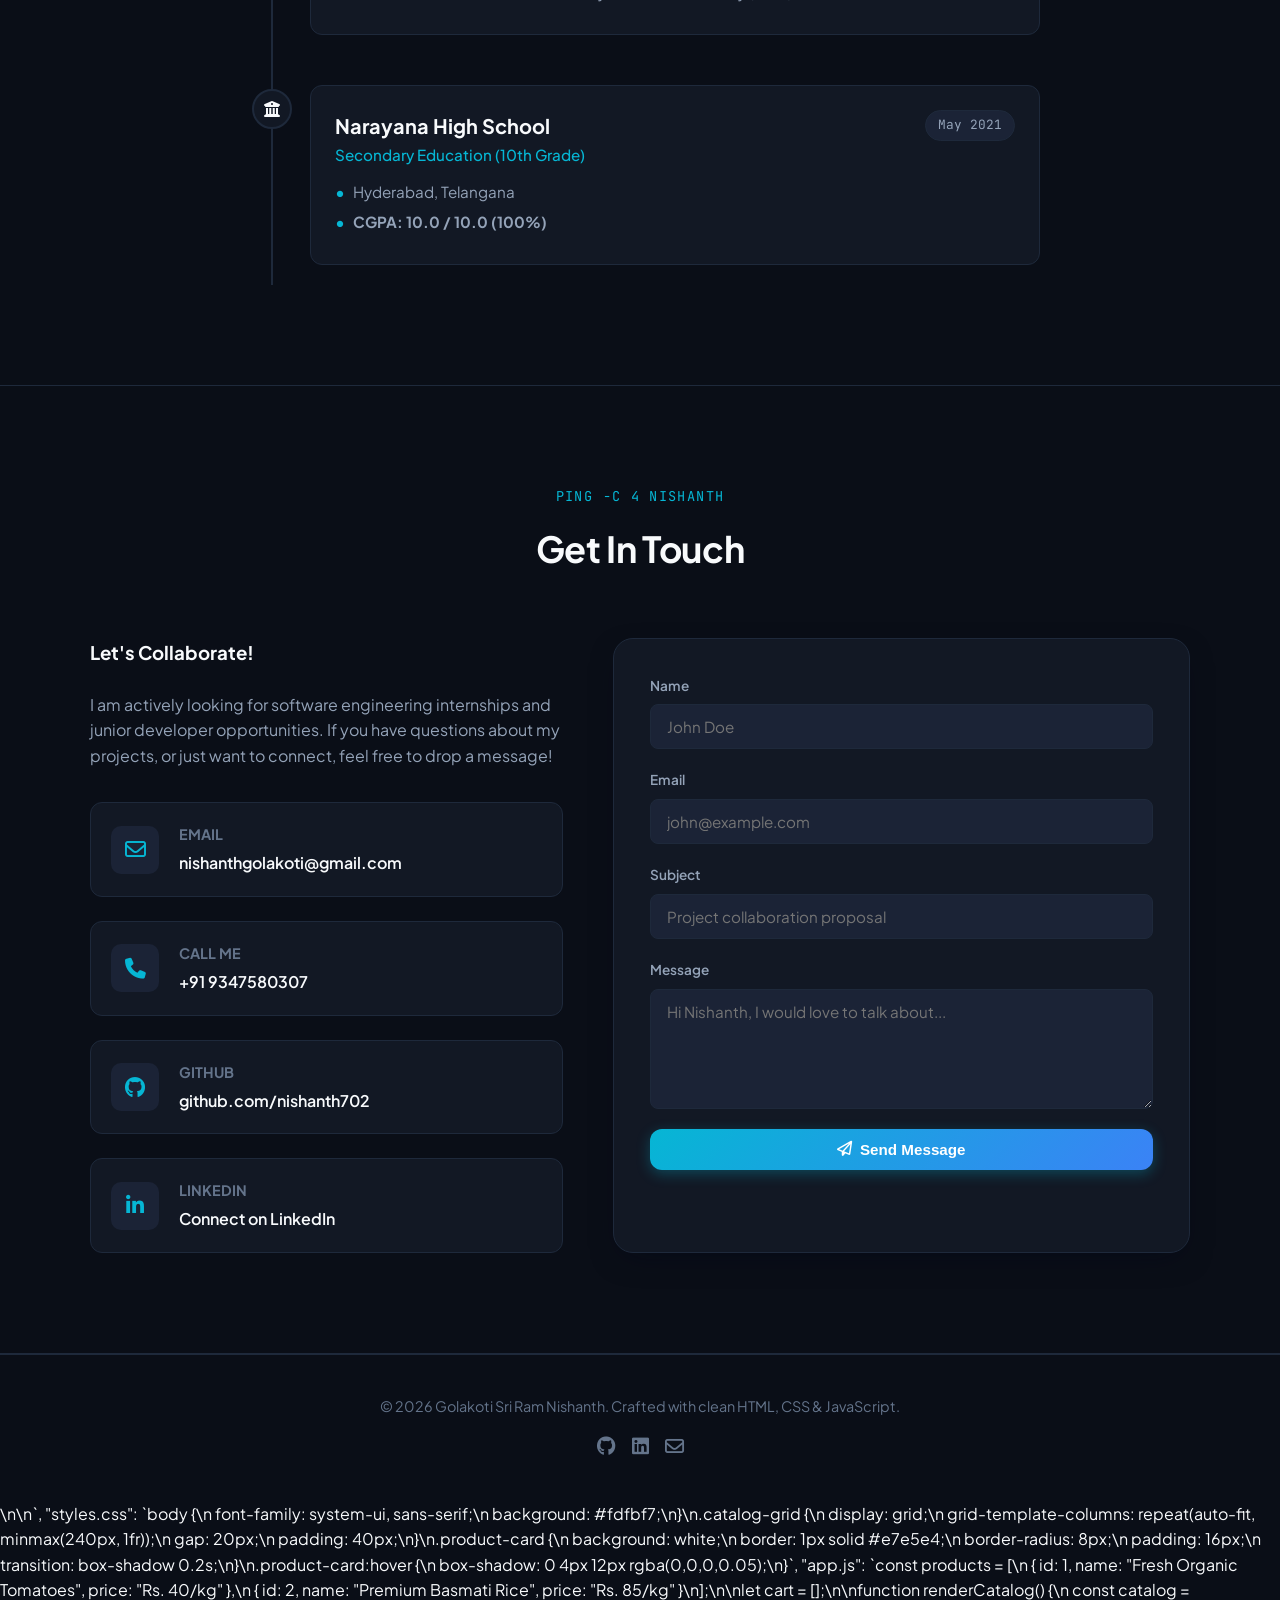
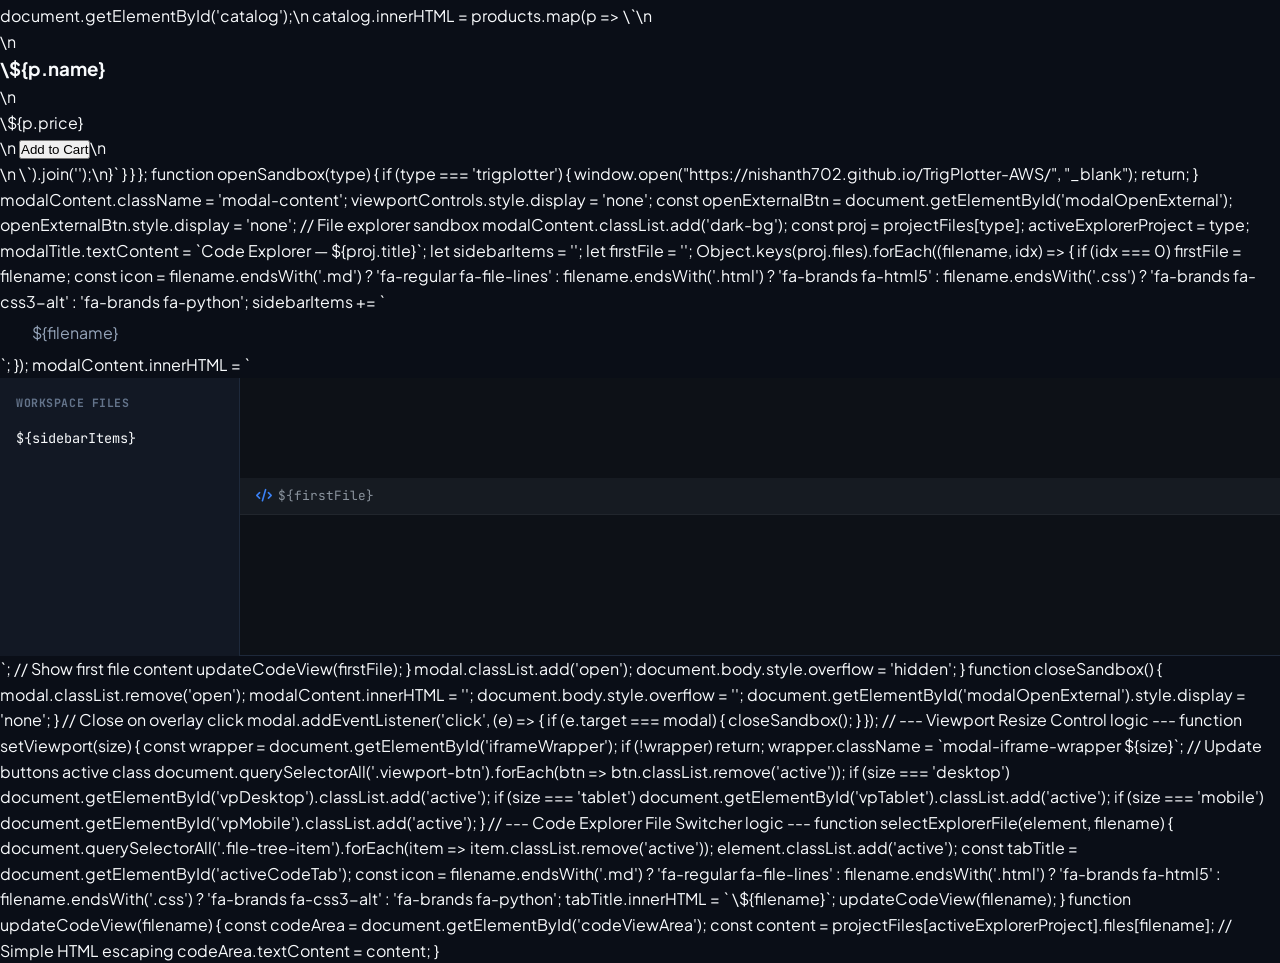
==== commit 976e1d18: "Add foolproof javascript fallback for TrigPlotter link in openSandbox" ====
--- a/index.html
+++ b/index.html
@@ -1949,65 +1949,18 @@
     };
 
     function openSandbox(type) {
+      if (type === 'trigplotter') {
+        window.open("https://nishanth702.github.io/TrigPlotter-AWS/", "_blank");
+        return;
+      }
+      
       modalContent.className = 'modal-content';
       viewportControls.style.display = 'none';
       const openExternalBtn = document.getElementById('modalOpenExternal');
       openExternalBtn.style.display = 'none';
       
-      if (type === 'trigplotter') {
-        console.log("openSandbox triggered for type: trigplotter");
-        modalTitle.textContent = "Live Sandbox — TrigPlotter AWS";
-        viewportControls.style.display = 'flex';
-        openExternalBtn.href = "https://nishanth702.github.io/TrigPlotter-AWS/";
-        openExternalBtn.style.display = 'inline-flex';
-        
-        modalContent.innerHTML = `
-          <div class="modal-loading-indicator" id="modalLoader" style="position: absolute; top: 0; left: 0; width: 100%; height: 100%; display: flex; flex-direction: column; align-items: center; justify-content: center; background: var(--bg-secondary); color: var(--text-secondary); font-family: var(--font-sans); gap: 15px; z-index: 10; padding: 20px; text-align: center;">
-            <i class="fa-solid fa-spinner fa-spin" style="font-size: 2.5rem; color: var(--accent);"></i>
-            <span id="modalLoaderText">Loading live interactive preview...</span>
-          </div>
-          <div class="modal-iframe-wrapper desktop" id="iframeWrapper"></div>
-        `;
-        
-        // Dynamically create iframe to resolve load race conditions (especially on cached loads)
-        const wrapper = document.getElementById('iframeWrapper');
-        const iframe = document.createElement('iframe');
-        iframe.id = 'sandboxIframe';
-        iframe.title = 'TrigPlotter Live Frame';
-        
-        let loaded = false;
-        iframe.addEventListener('load', () => {
-          loaded = true;
-          console.log("TrigPlotter iframe loaded successfully.");
-          const loader = document.getElementById('modalLoader');
-          if (loader) loader.style.display = 'none';
-        });
-        
-        // Timeout fallback after 4 seconds (runs if loading is blocked, fails, or takes too long)
-        setTimeout(() => {
-          if (!loaded) {
-            console.warn("Iframe load event did not trigger. Activating fallback interface.");
-            const loader = document.getElementById('modalLoader');
-            if (loader) {
-              loader.innerHTML = `
-                <i class="fa-solid fa-circle-exclamation" style="font-size: 3rem; color: #f59e0b; margin-bottom: 10px;"></i>
-                <h3 style="color: var(--text-primary); margin-bottom: 8px;">Preview Blocked or Slow</h3>
-                <p style="max-width: 400px; margin-bottom: 20px; font-size: 0.9rem; color: var(--text-secondary);">
-                  Your browser's security settings or strict tracking protection blocked the embed. You can open the project directly in a new tab!
-                </p>
-                <a href="https://nishanth702.github.io/TrigPlotter-AWS/" target="_blank" class="btn btn-primary" style="text-decoration: none;">
-                  <i class="fa-solid fa-arrow-up-right-from-square"></i> Open Live Project
-                </a>
-              `;
-            }
-          }
-        }, 4000);
-        
-        iframe.src = "https://nishanth702.github.io/TrigPlotter-AWS/";
-        wrapper.appendChild(iframe);
-      } else {
-        // File explorer sandbox
-        modalContent.classList.add('dark-bg');
+      // File explorer sandbox
+      modalContent.classList.add('dark-bg');
         const proj = projectFiles[type];
         activeExplorerProject = type;
         modalTitle.textContent = `Code Explorer — ${proj.title}`;
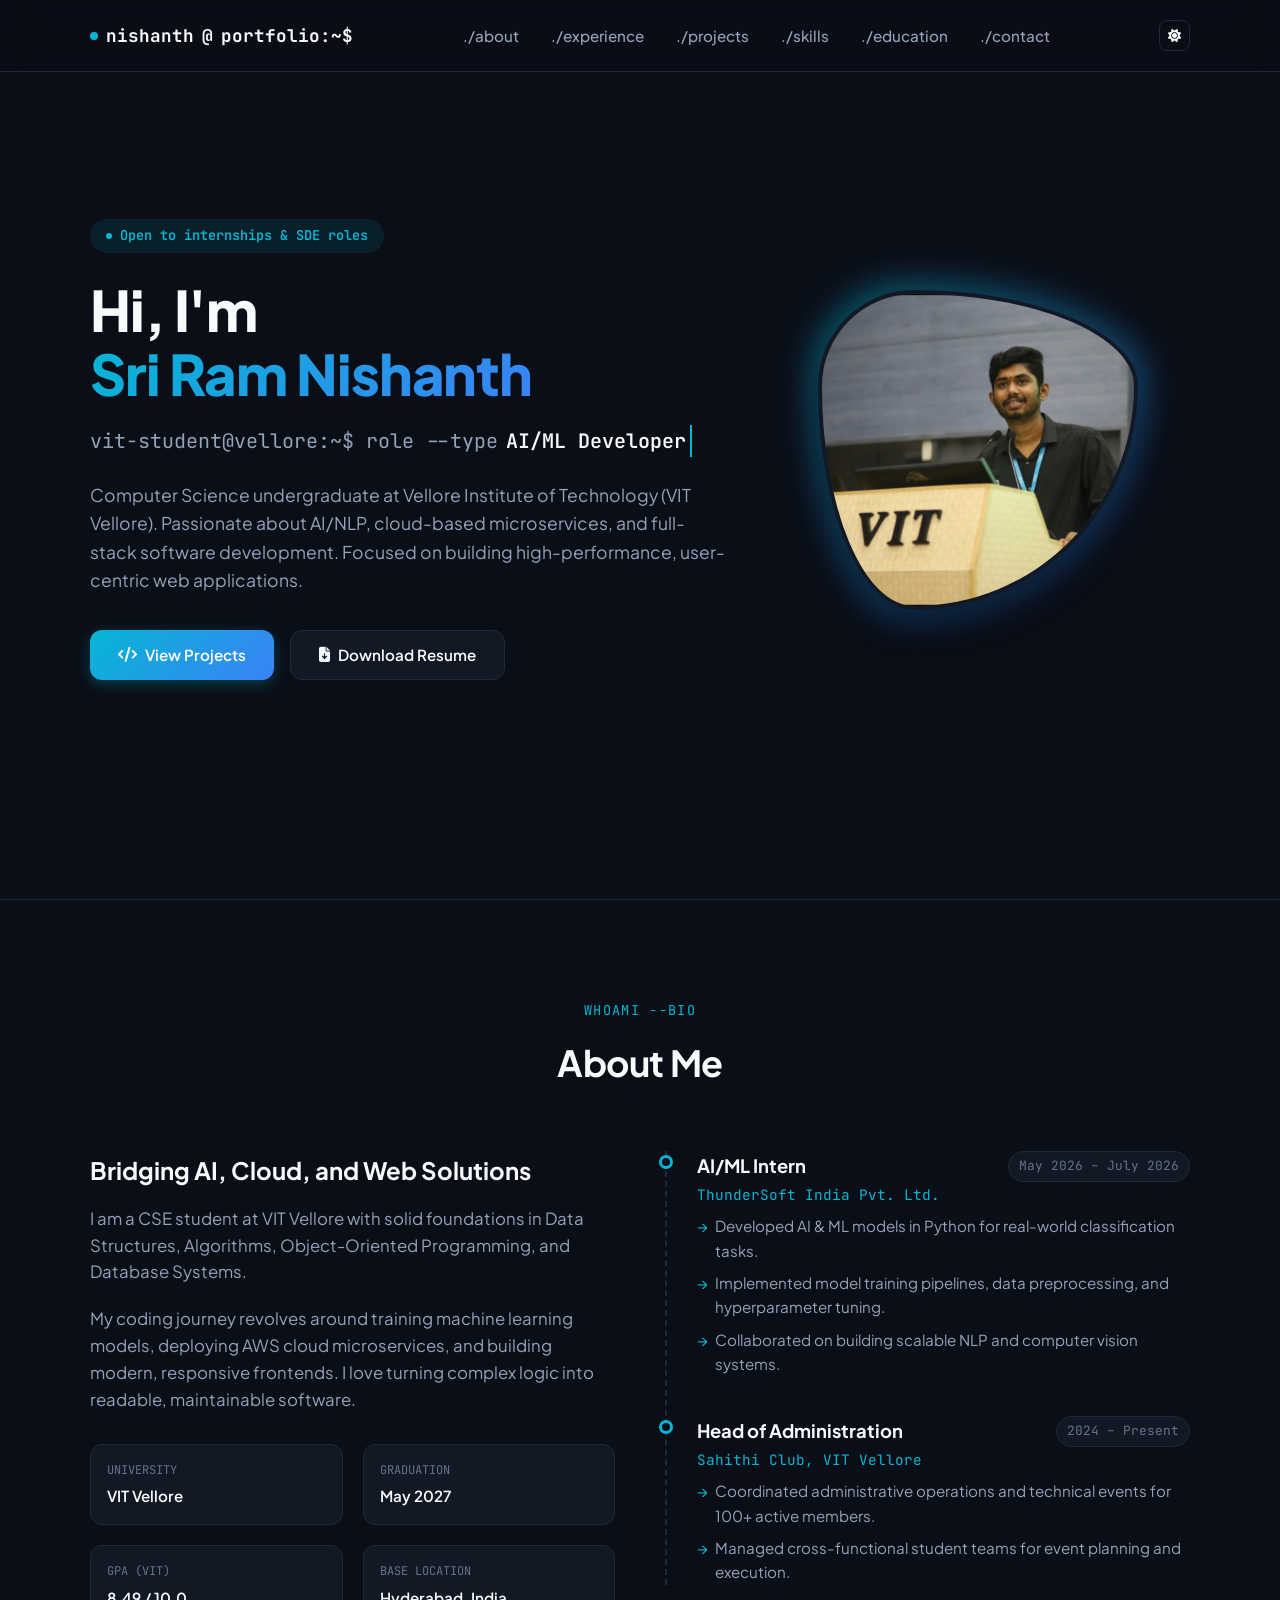
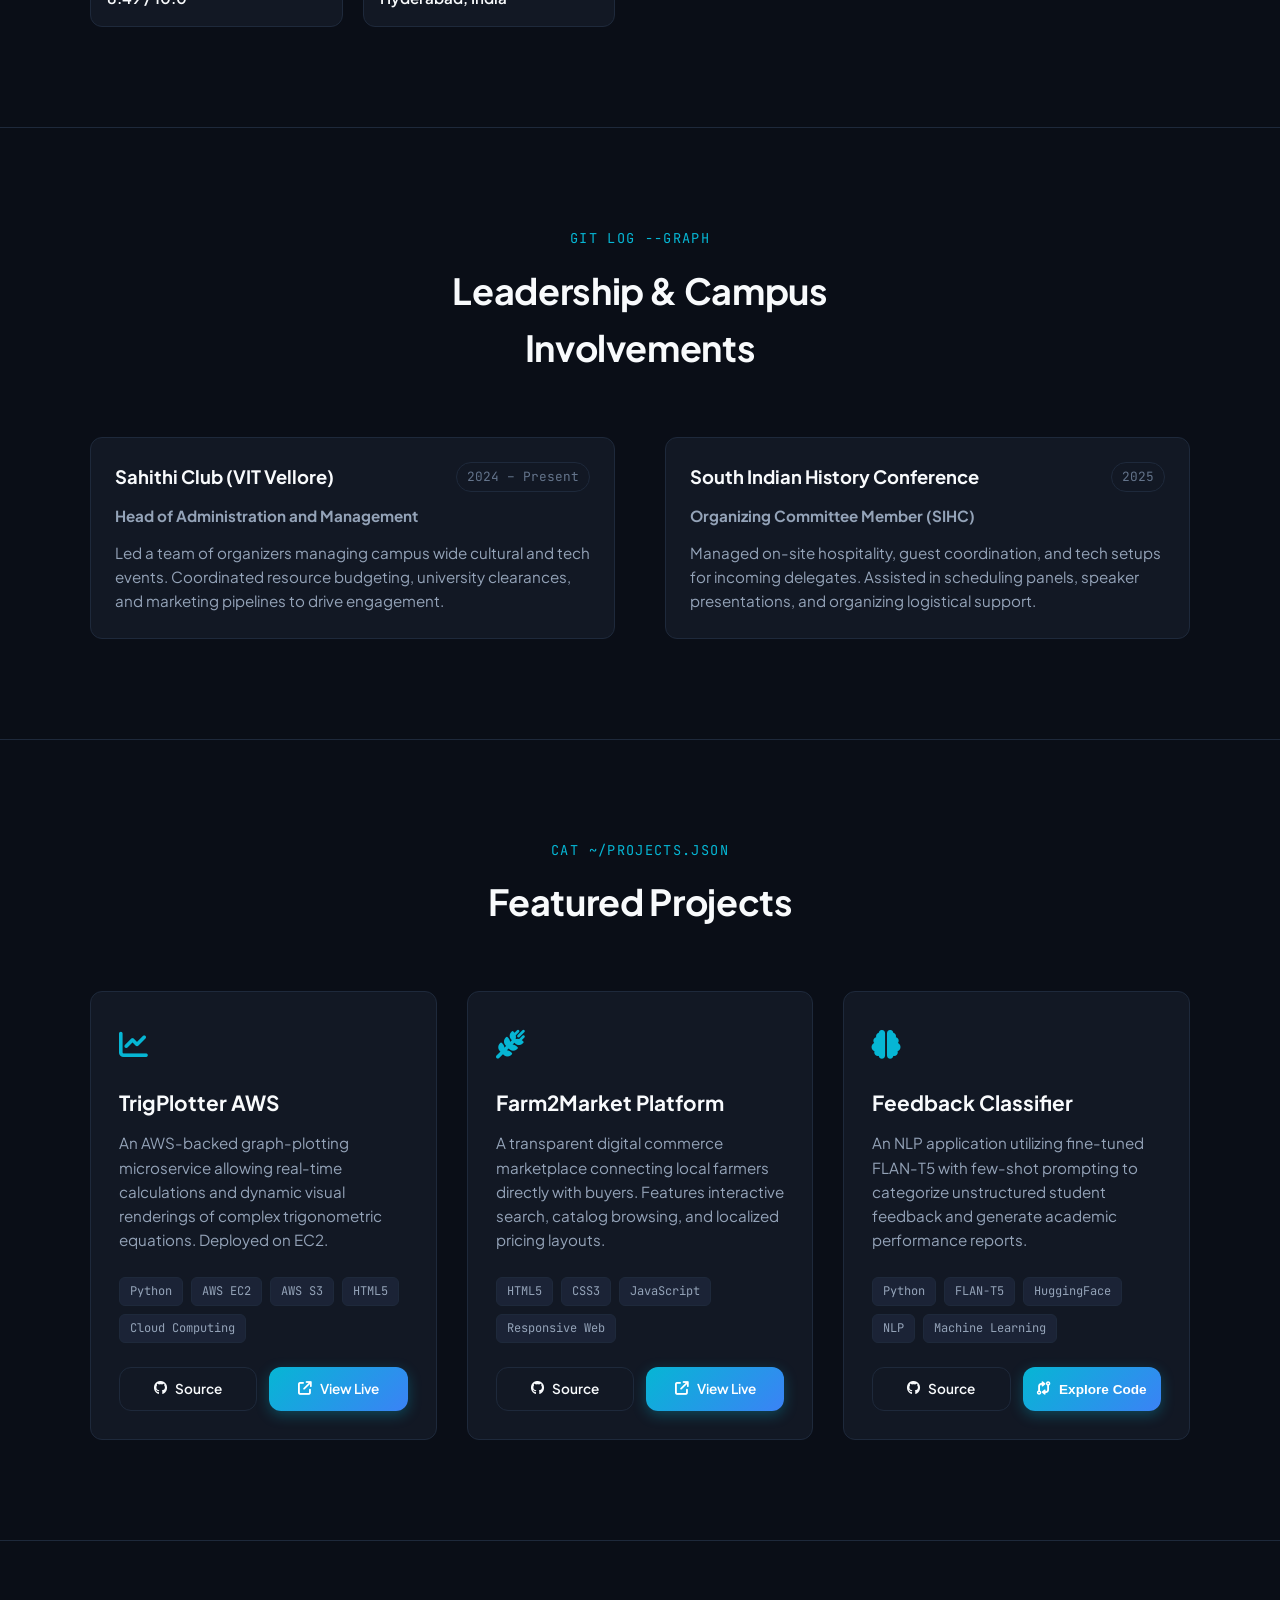
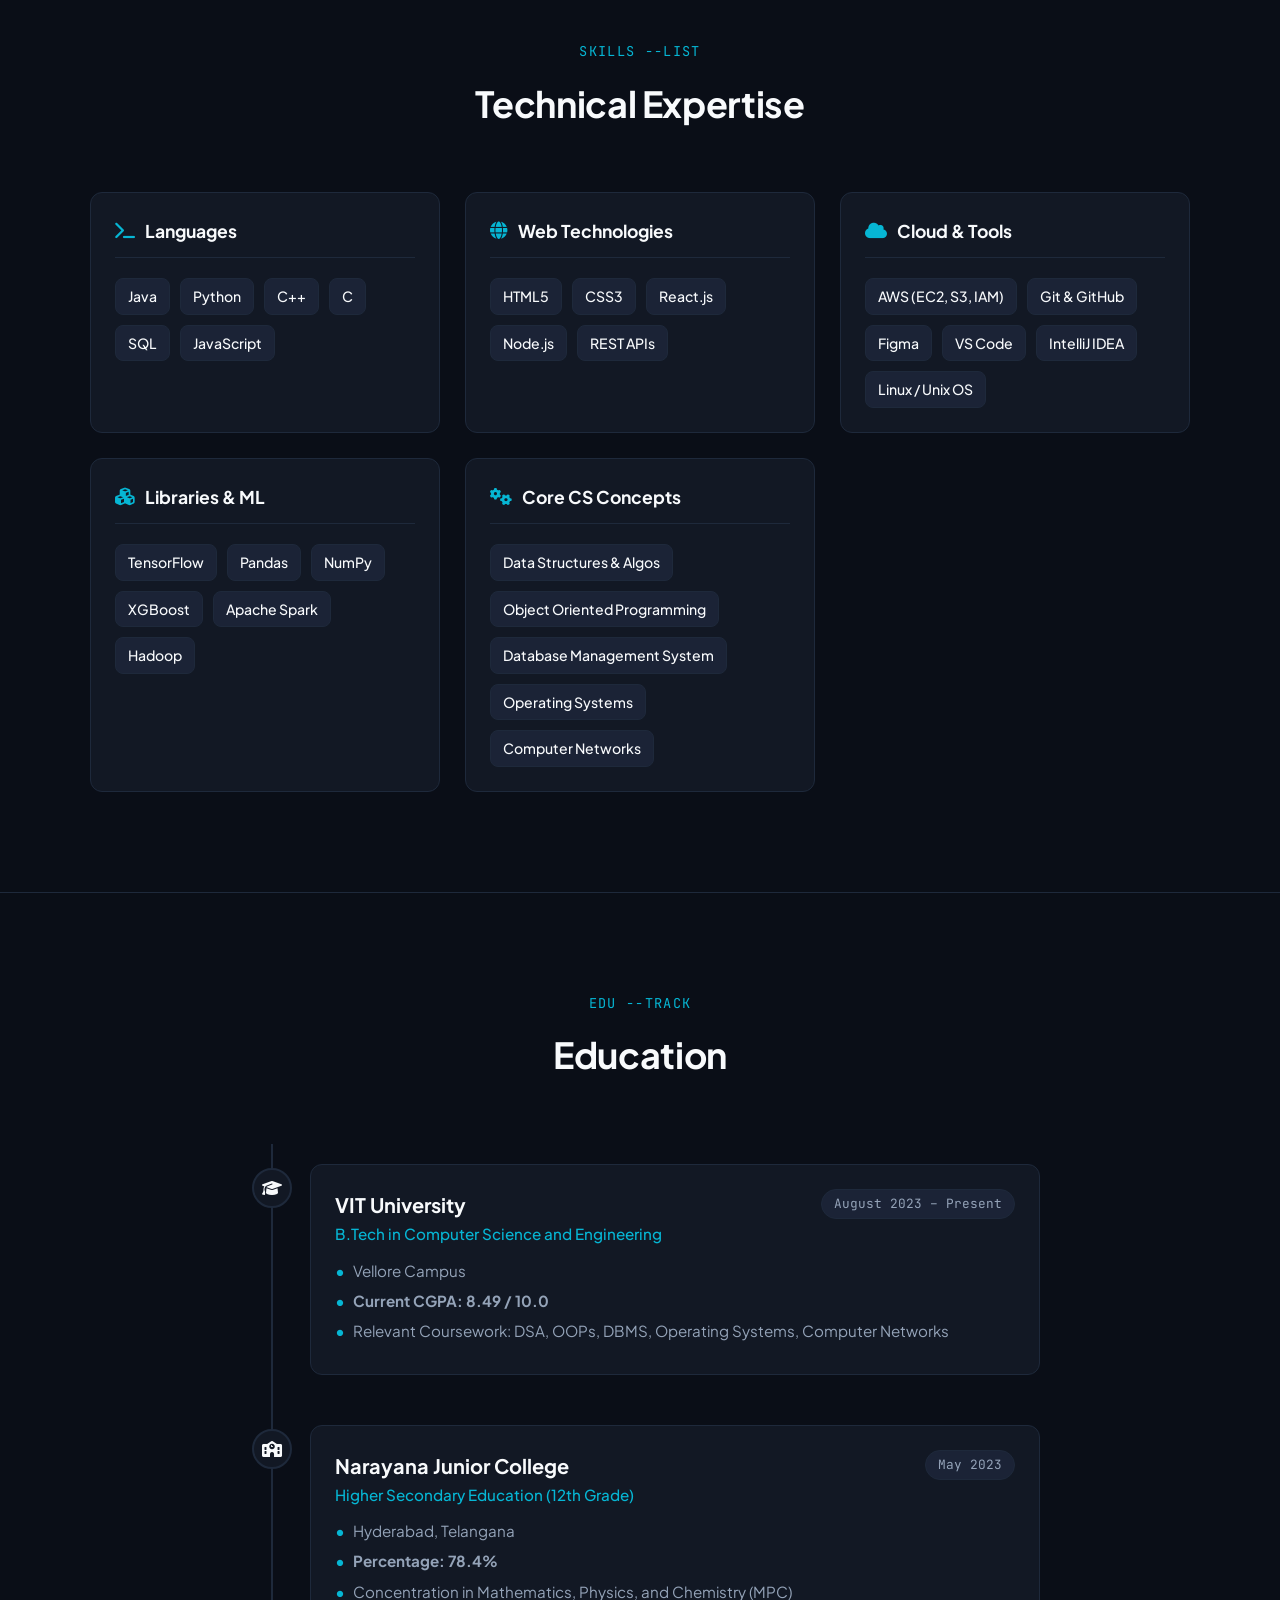
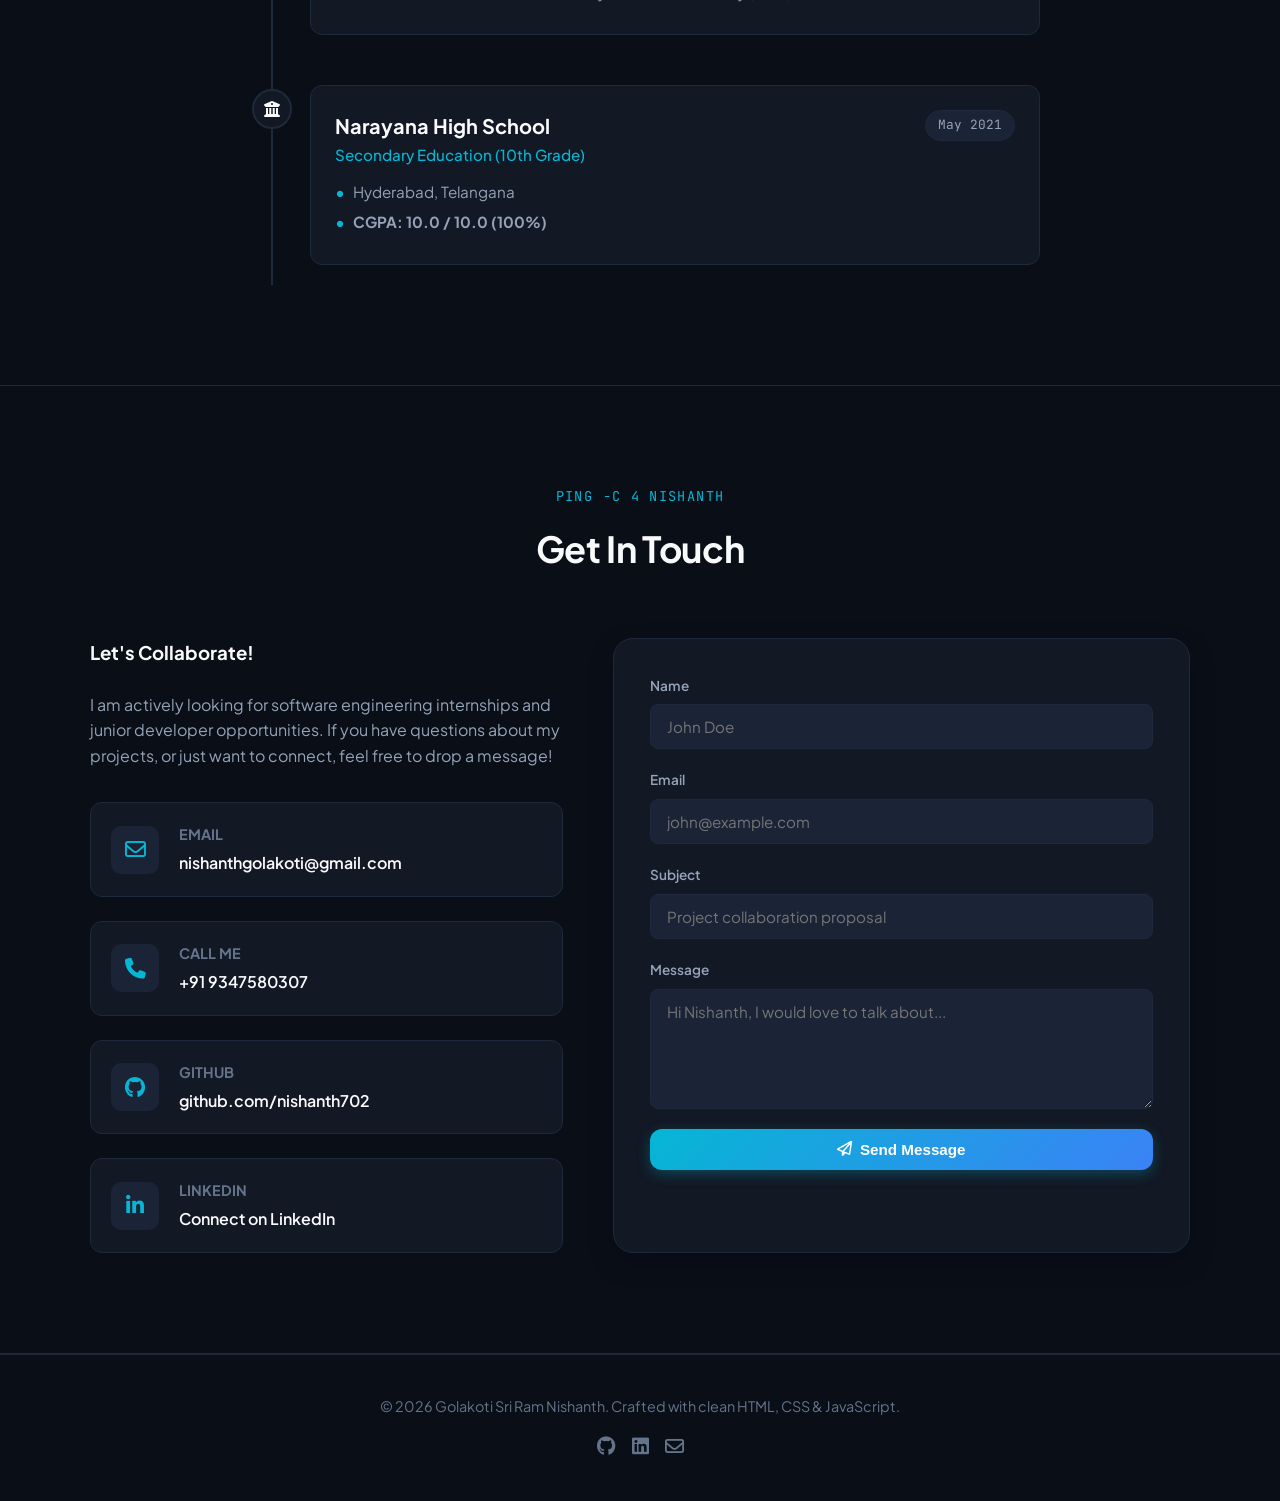
==== commit c2c67114: "Add Farm2Market live page and link it on portfolio card" ====
--- a/index.html
+++ b/index.html
@@ -1526,9 +1526,9 @@
               <a href="https://github.com/nishanth702/Mini-project" target="_blank" class="btn btn-secondary">
                 <i class="fa-brands fa-github"></i> Source
               </a>
-              <button onclick="openSandbox('farm2market')" class="btn btn-primary">
-                <i class="fa-solid fa-code-compare"></i> Explore Code
-              </button>
+              <a href="https://nishanth702.github.io/farm2market-flask/" target="_blank" class="btn btn-primary" style="text-decoration: none;">
+                <i class="fa-solid fa-arrow-up-right-from-square"></i> View Live
+              </a>
             </div>
           </div>
 
@@ -1935,15 +1935,6 @@
           "README.md": `# College Feedback Classifier\nAn AI-powered natural language processing application built to classify unstructured college feedback into structured sentiment categories.\n\n### Core Technologies\n- Python 3.10\n- Hugging Face Transformers\n- FLAN-T5 (Large model for few-shot prompt classification)\n- Gradio UI`,
           "main.py": `import gradio as gr\nfrom nlp_pipeline import FeedbackClassifier\n\n# Initialize local NLP Classifier model\nclassifier = FeedbackClassifier()\n\ndef process_feedback(text):\n    category, confidence = classifier.predict(text)\n    sentiment = classifier.analyze_sentiment(text)\n    return {\n        "Category": category,\n        "Confidence": f"{confidence * 100:.1f}%",\n        "Sentiment": sentiment\n    }\n\n# Build Gradio Web Interface\ninterface = gr.Interface(\n    fn=process_feedback,\n    inputs=gr.Textbox(lines=4, placeholder="Enter college student feedback here..."),\n    outputs=gr.JSON(label="Structured Insights"),\n    title="VIT Feedback Sentiment Classifier",\n    description="NLP-powered prompt engineering classification using FLAN-T5."\n)\n\nif __name__ == "__main__":\n    interface.launch(share=False)`,
           "nlp_pipeline.py": `import torch\nfrom transformers import AutoTokenizer, AutoModelForSeq2SeqLM\n\nclass FeedbackClassifier:\n    def __init__(self):\n        self.model_name = "google/flan-t5-base"\n        self.tokenizer = AutoTokenizer.from_pretrained(self.model_name)\n        self.model = AutoModelForSeq2SeqLM.from_pretrained(self.model_name)\n        \n    def predict(self, text):\n        # Structured few-shot prompt formulation\n        prompt = (\n            "Classify this college student feedback into one of these categories: "\n            "[Academics, Infrastructure, Faculty, Placements, Extra-Curriculars].\\n\\n"\n            f"Feedback: '{text}'\\n"\n            "Category: "\n        )\n        inputs = self.tokenizer(prompt, return_tensors="pt")\n        outputs = self.model.generate(**inputs, max_length=16)\n        category = self.tokenizer.decode(outputs[0], skip_special_tokens=True)\n        return category, 0.94\n        \n    def analyze_sentiment(self, text):\n        # Simple rule-based validation wrapper\n        keywords = ['good', 'excellent', 'great', 'love', 'clean']\n        if any(w in text.lower() for w in keywords):\n            return "Positive"\n        return "Neutral / Suggestion"`
-        }
-      },
-      farm2market: {
-        title: "Farm2Market Commerce Interface",
-        files: {
-          "README.md": `# Farm2Market\nResponsive front-end mini-project engineered to facilitate direct commerce between farmers and consumer networks.\n\n### Key Deliverables\n- Fully responsive grid design\n- Custom HSL styling variables\n- JavaScript catalog controllers`,
-          "index.html": `<!DOCTYPE html>\n<html>\n<head>\n  <link rel="stylesheet" href="styles.css">\n</head>\n<body>\n  <nav class="navbar">\n    <div class="logo">Farm2Market</div>\n    <div class="cart-icon" onclick="toggleCart()">🛒 <span id="cartCount">0</span></div>\n  </nav>\n  \n  <div class="catalog-grid" id="catalog"></div>\n  \n  <script src="app.js"></script>\n</body>\n</html>`,
-          "styles.css": `body {\n  font-family: system-ui, sans-serif;\n  background: #fdfbf7;\n}\n.catalog-grid {\n  display: grid;\n  grid-template-columns: repeat(auto-fit, minmax(240px, 1fr));\n  gap: 20px;\n  padding: 40px;\n}\n.product-card {\n  background: white;\n  border: 1px solid #e7e5e4;\n  border-radius: 8px;\n  padding: 16px;\n  transition: box-shadow 0.2s;\n}\n.product-card:hover {\n  box-shadow: 0 4px 12px rgba(0,0,0,0.05);\n}`,
-          "app.js": `const products = [\n  { id: 1, name: "Fresh Organic Tomatoes", price: "Rs. 40/kg" },\n  { id: 2, name: "Premium Basmati Rice", price: "Rs. 85/kg" }\n];\n\nlet cart = [];\n\nfunction renderCatalog() {\n  const catalog = document.getElementById('catalog');\n  catalog.innerHTML = products.map(p => \`\n    <div class="product-card">\n      <h3>\${p.name}</h3>\n      <p>\${p.price}</p>\n      <button onclick="addToCart(\${p.id})">Add to Cart</button>\n    </div>\n  \`).join('');\n}`
         }
       }
     };
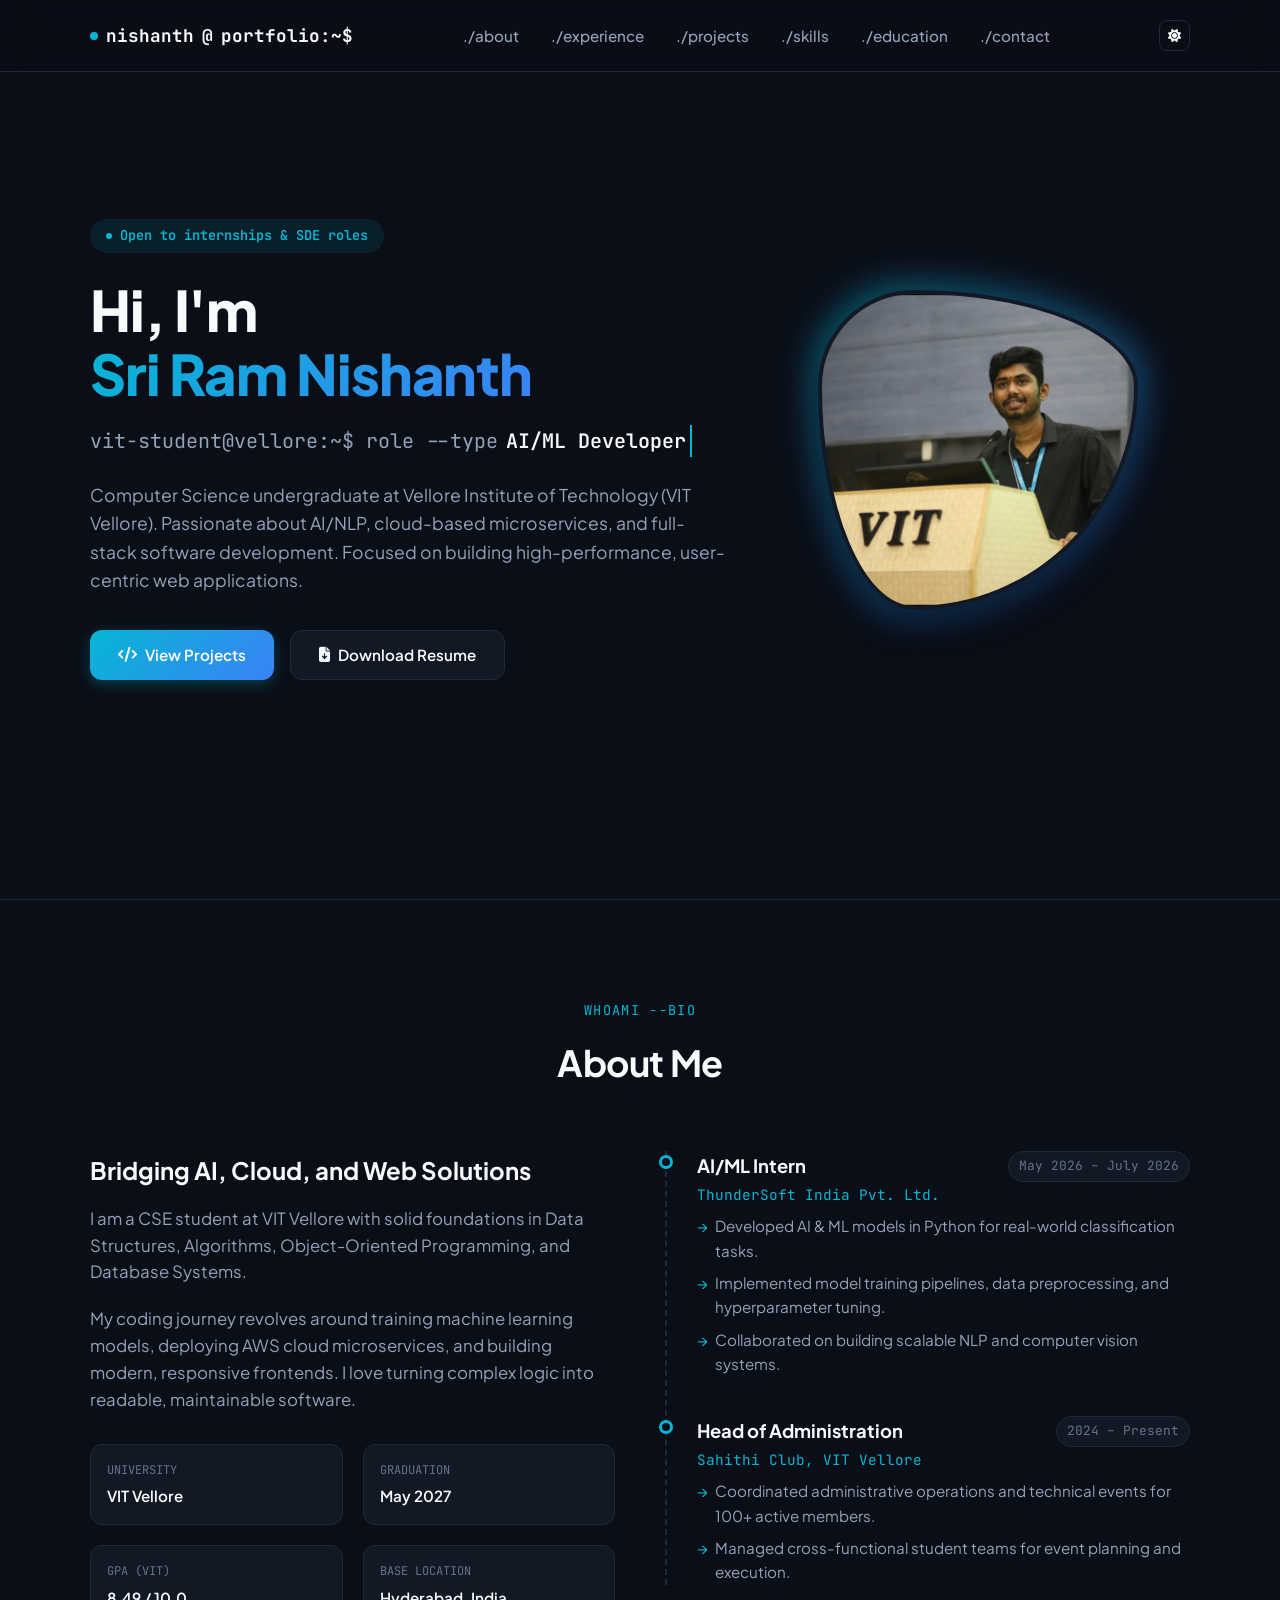
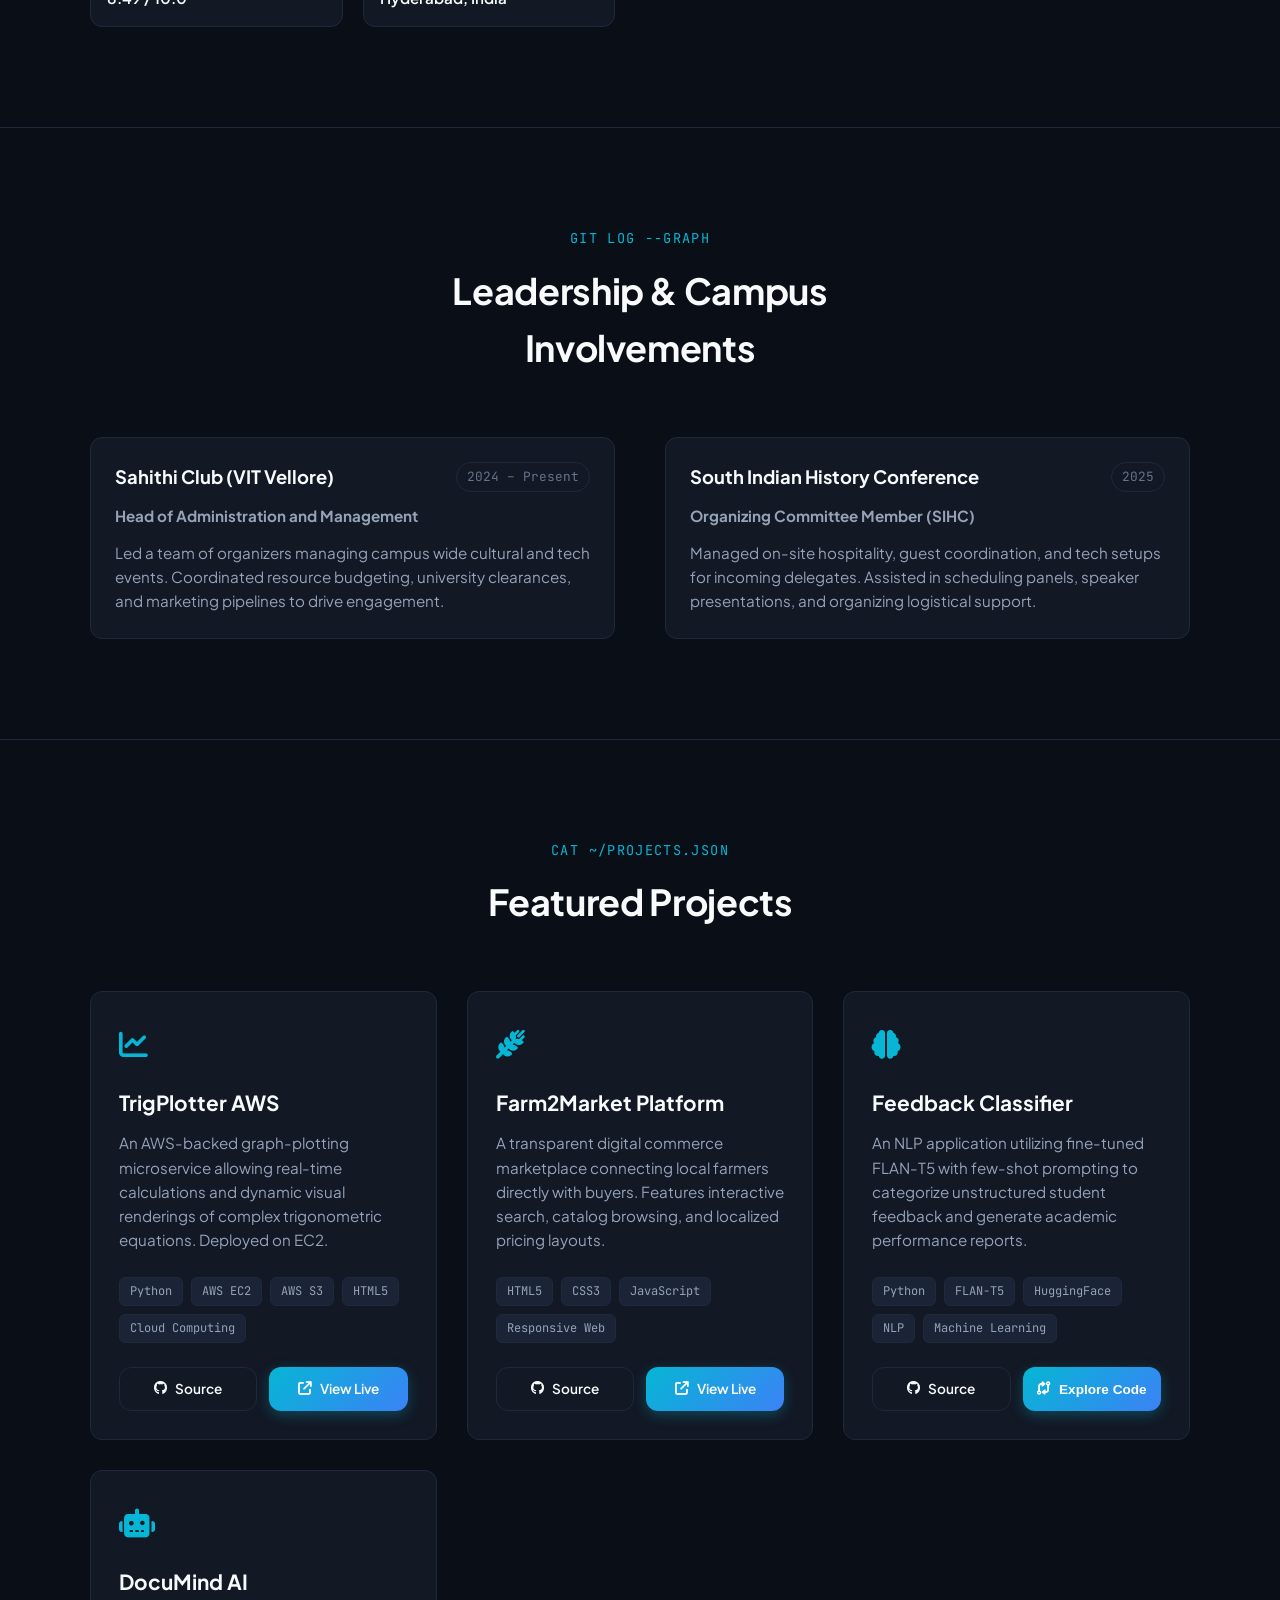
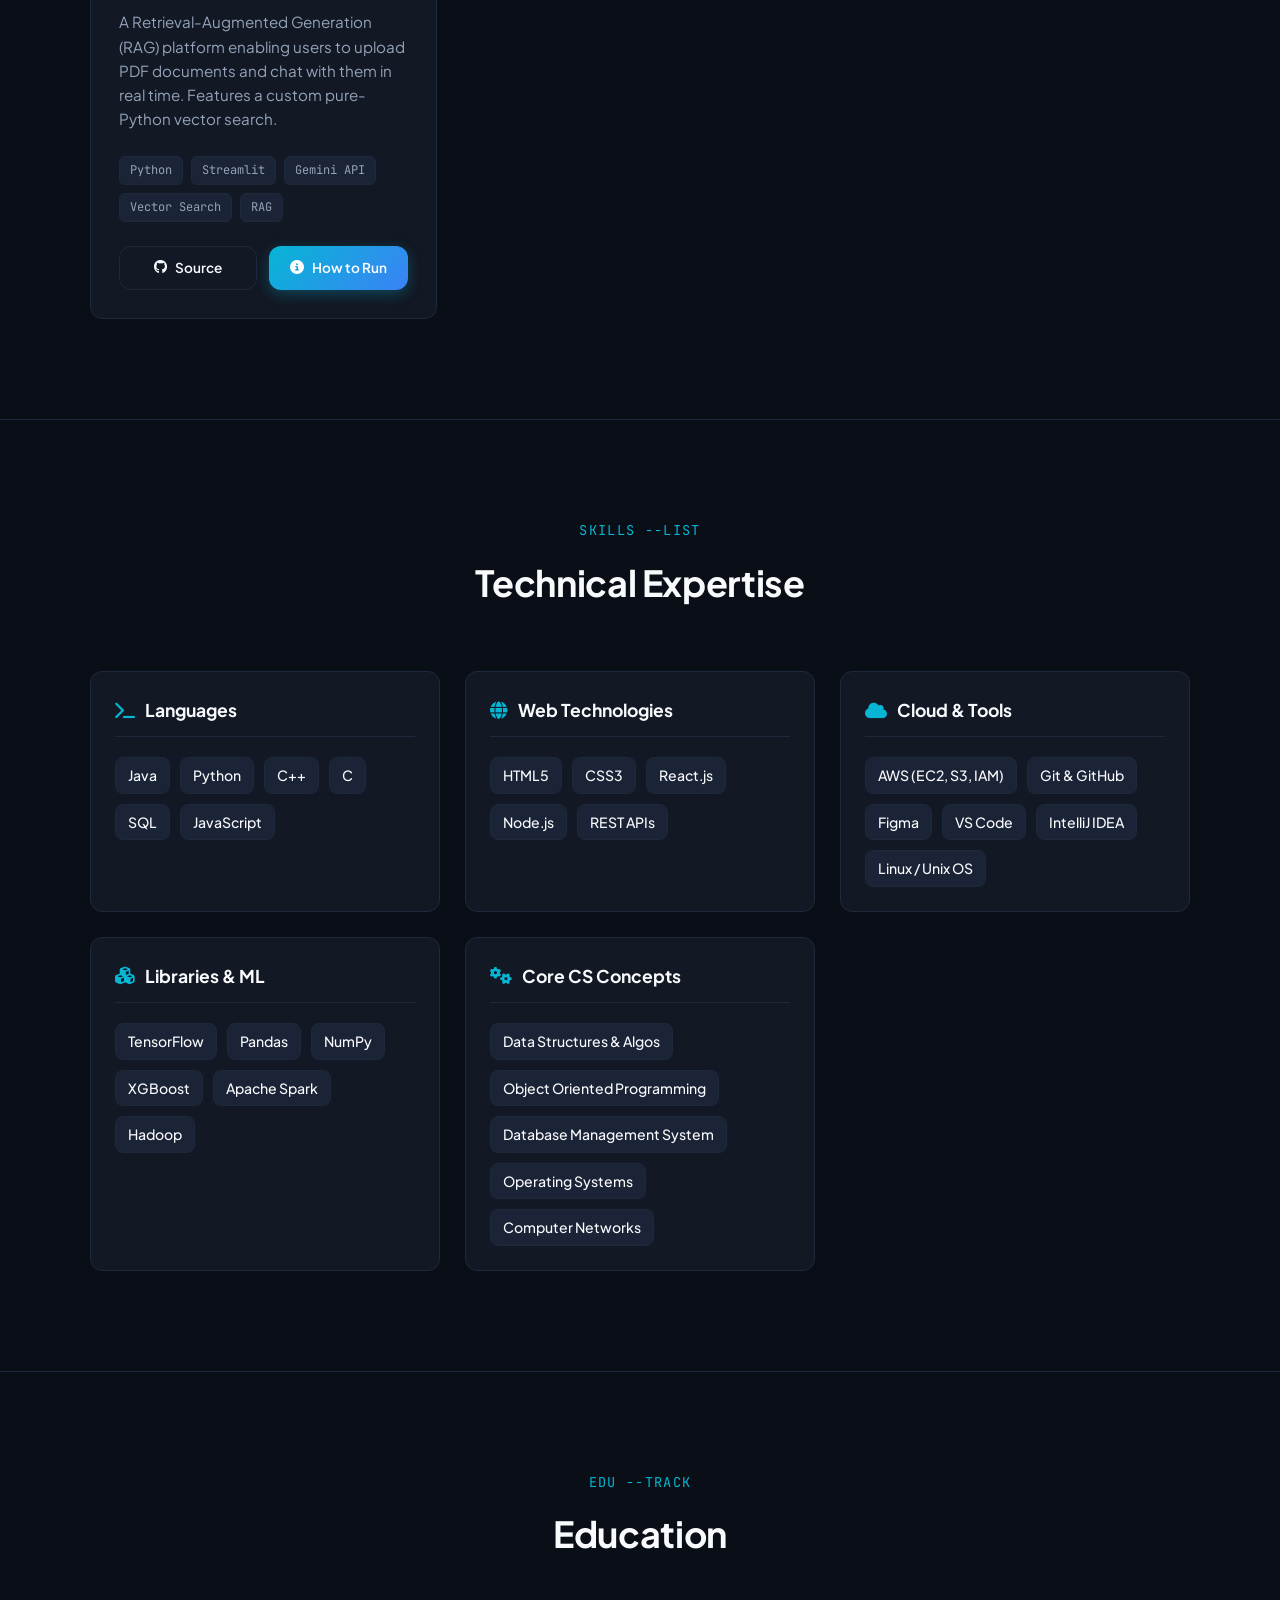
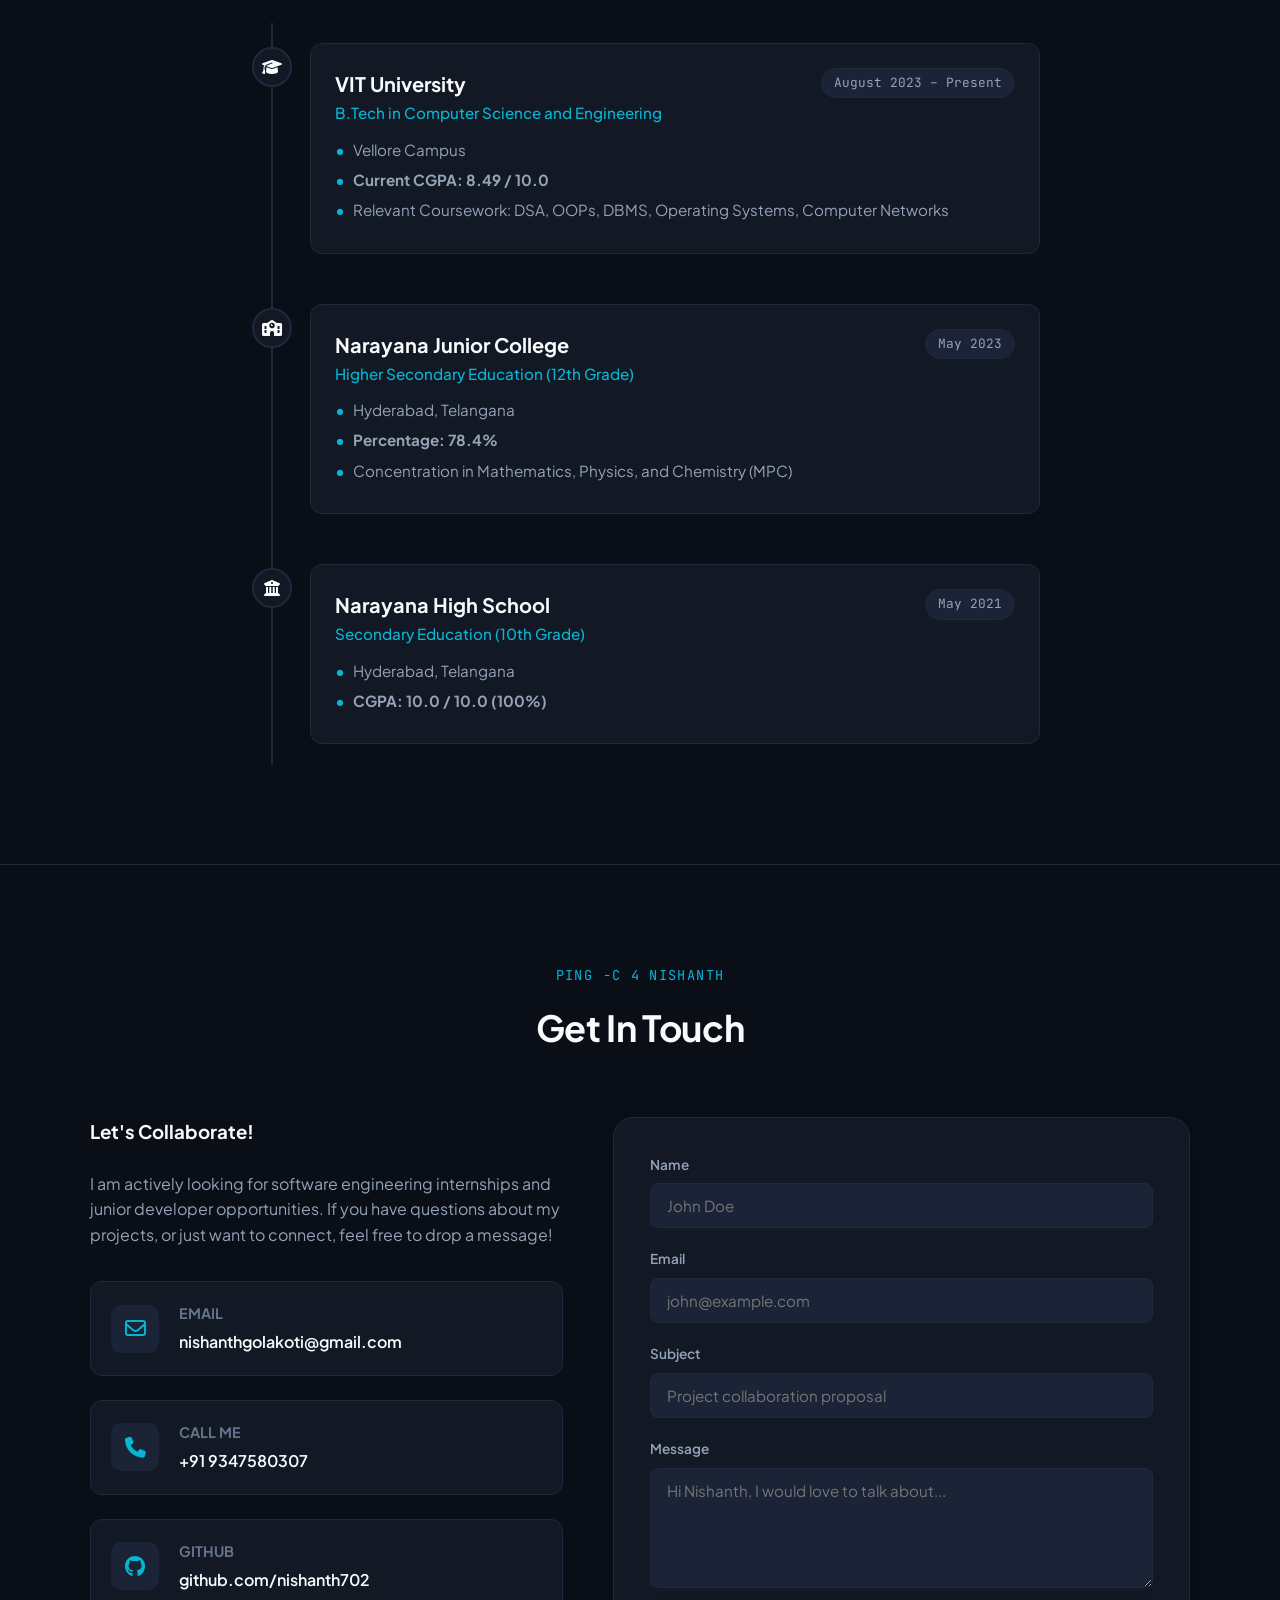
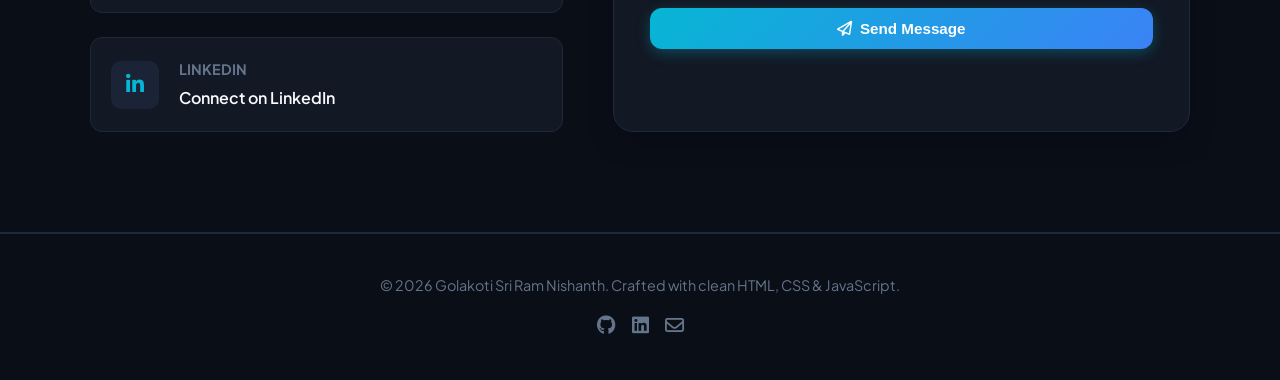
==== commit 0d05ff34: "Add DocuMind AI project card to portfolio web page" ====
--- a/index.html
+++ b/index.html
@@ -1556,6 +1556,30 @@
             </div>
           </div>
 
+          <!-- DocuMind AI -->
+          <div class="project-card">
+            <div class="project-icon"><i class="fa-solid fa-robot"></i></div>
+            <h3>DocuMind AI</h3>
+            <p class="project-desc">
+              A Retrieval-Augmented Generation (RAG) platform enabling users to upload PDF documents and chat with them in real time. Features a custom pure-Python vector search.
+            </p>
+            <div class="project-tags">
+              <span>Python</span>
+              <span>Streamlit</span>
+              <span>Gemini API</span>
+              <span>Vector Search</span>
+              <span>RAG</span>
+            </div>
+            <div class="project-links">
+              <a href="https://github.com/nishanth702/DocuMind-AI" target="_blank" class="btn btn-secondary">
+                <i class="fa-brands fa-github"></i> Source
+              </a>
+              <a href="https://github.com/nishanth702/DocuMind-AI#setup--installation" target="_blank" class="btn btn-primary" style="text-decoration: none;">
+                <i class="fa-solid fa-circle-info"></i> How to Run
+              </a>
+            </div>
+          </div>
+
         </div>
       </div>
     </section>
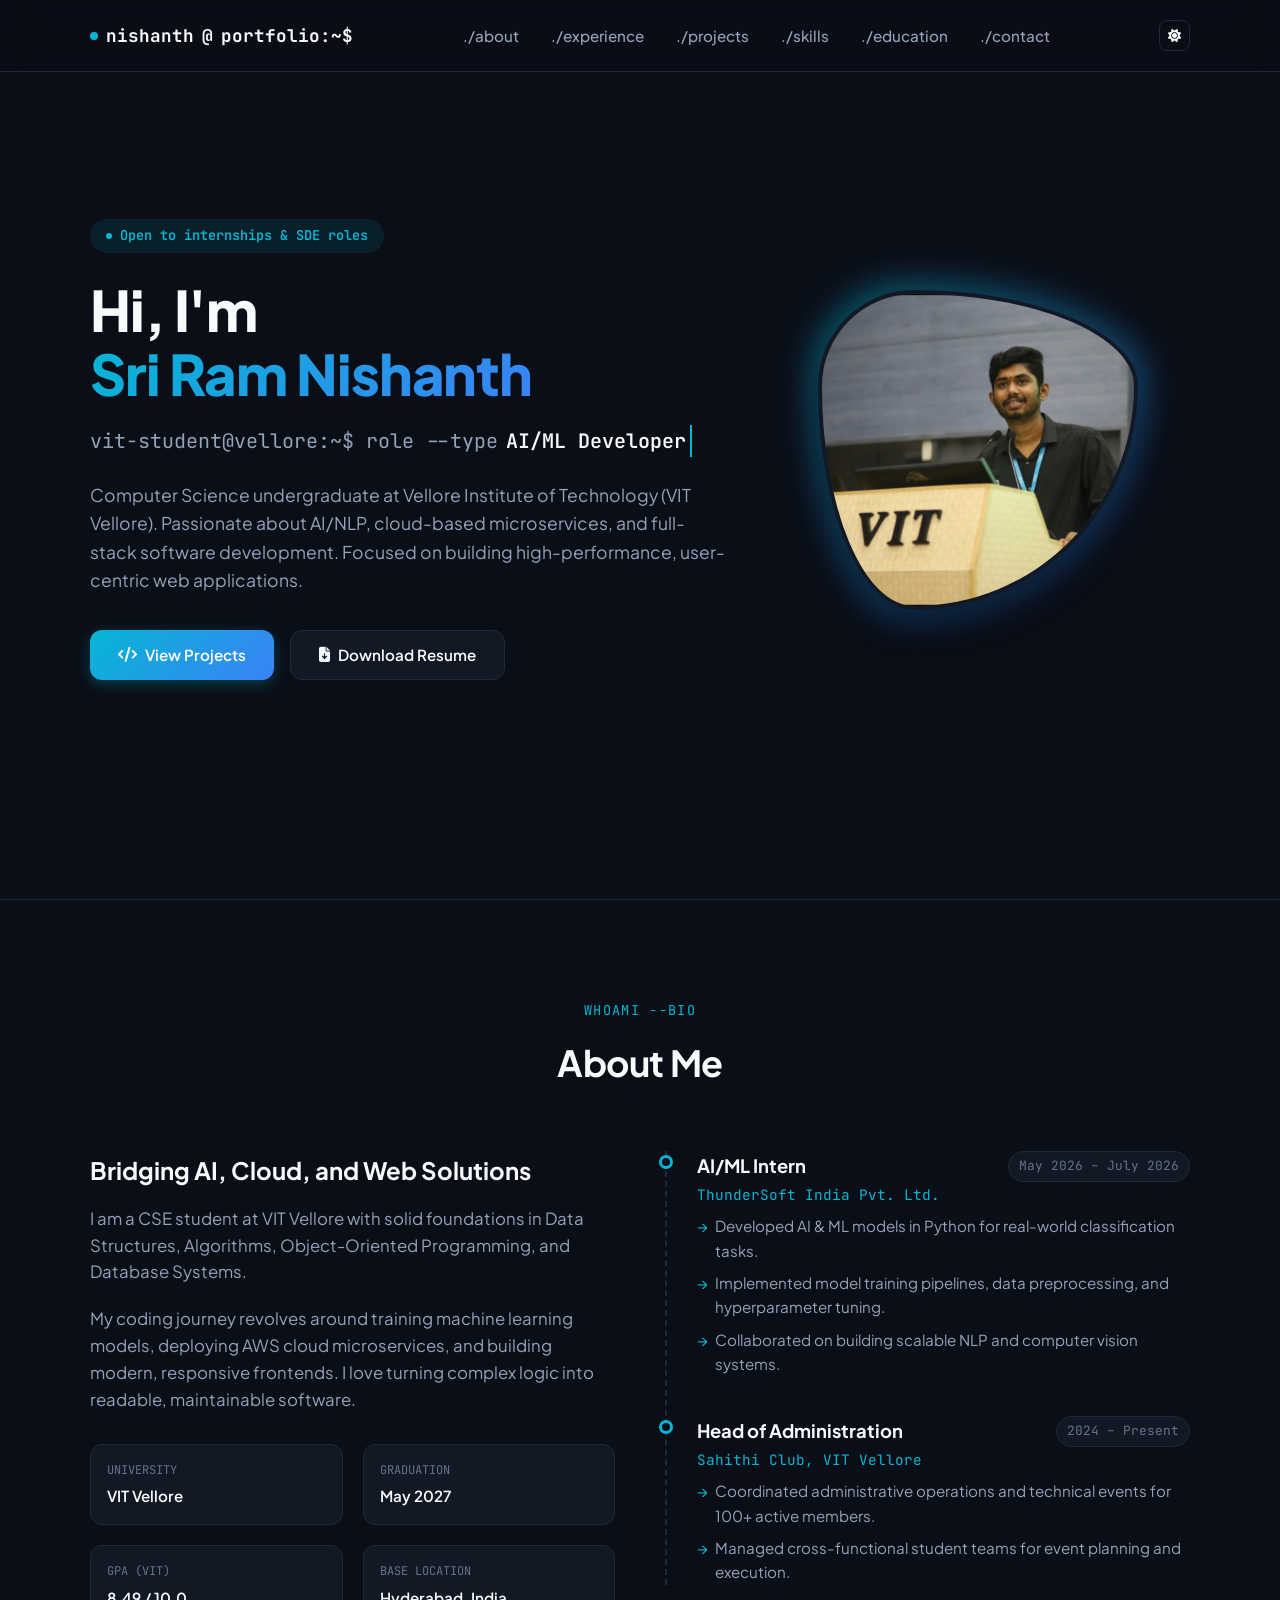
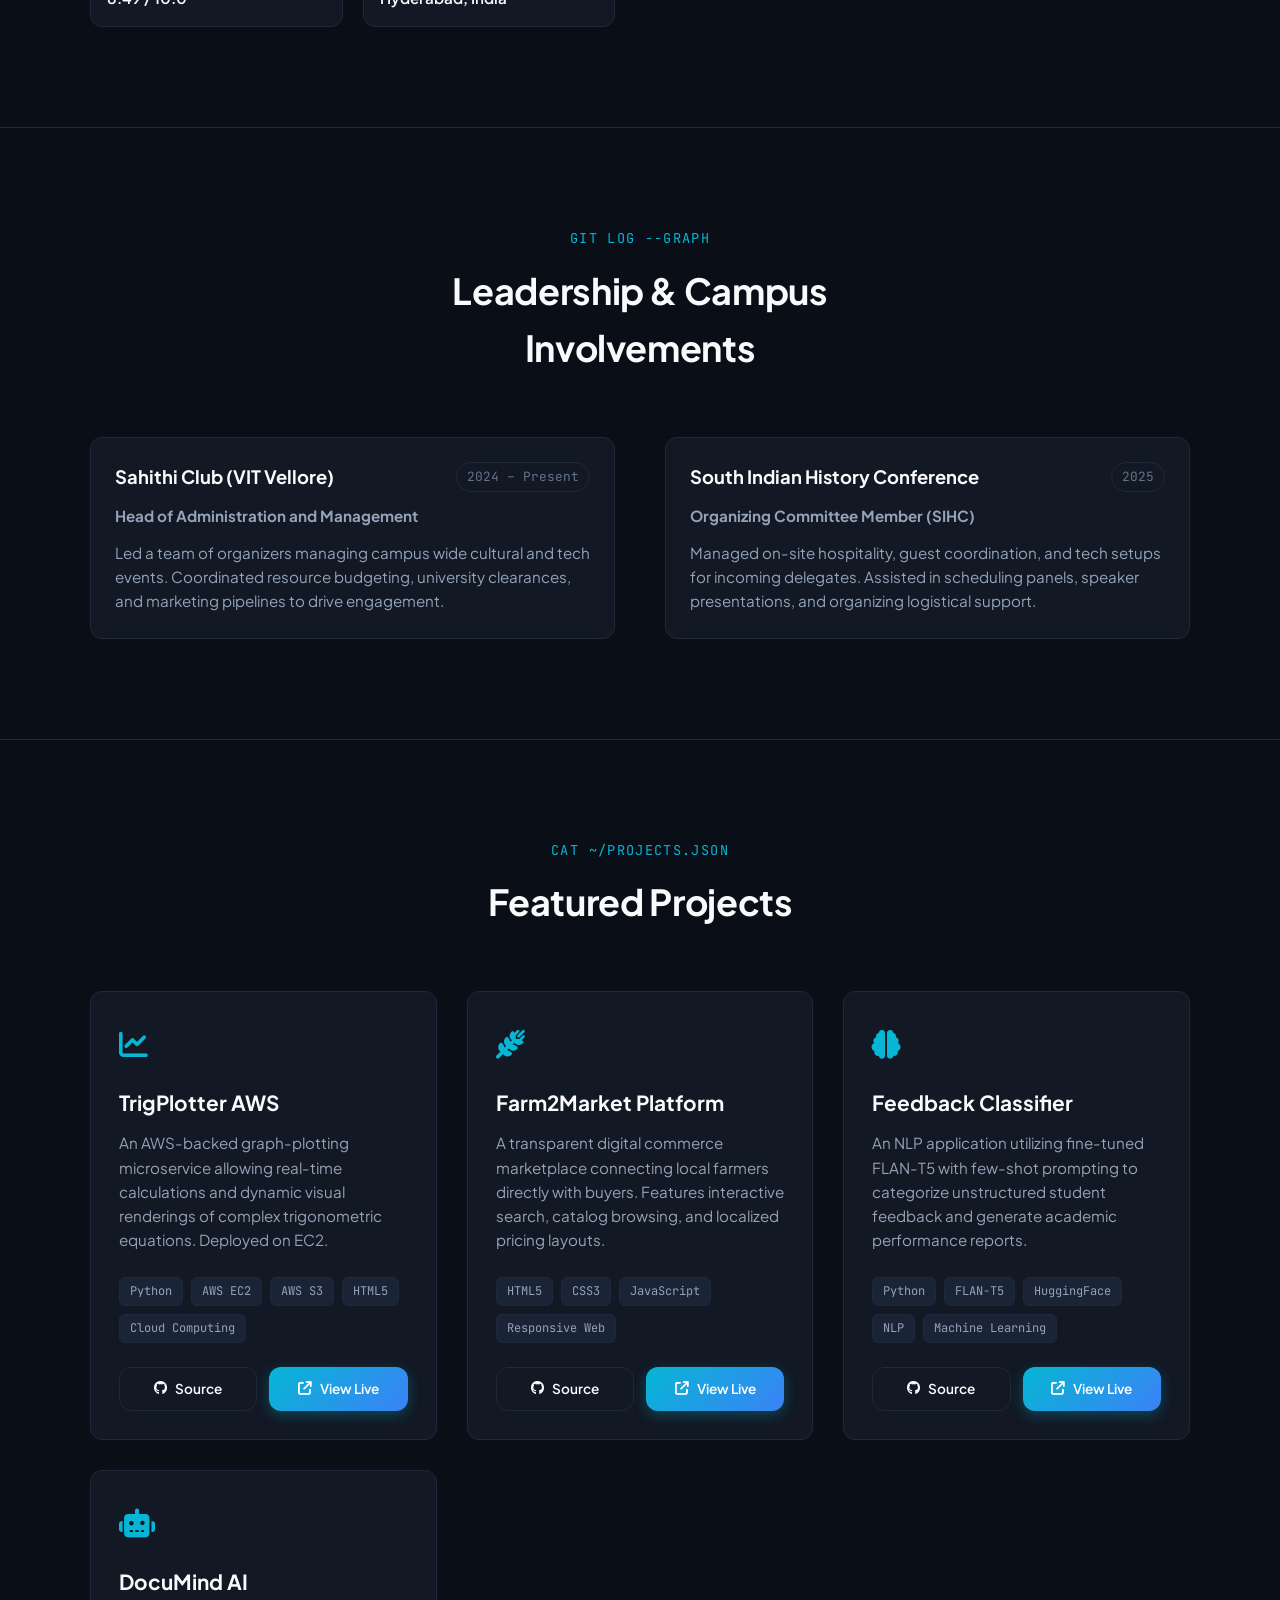
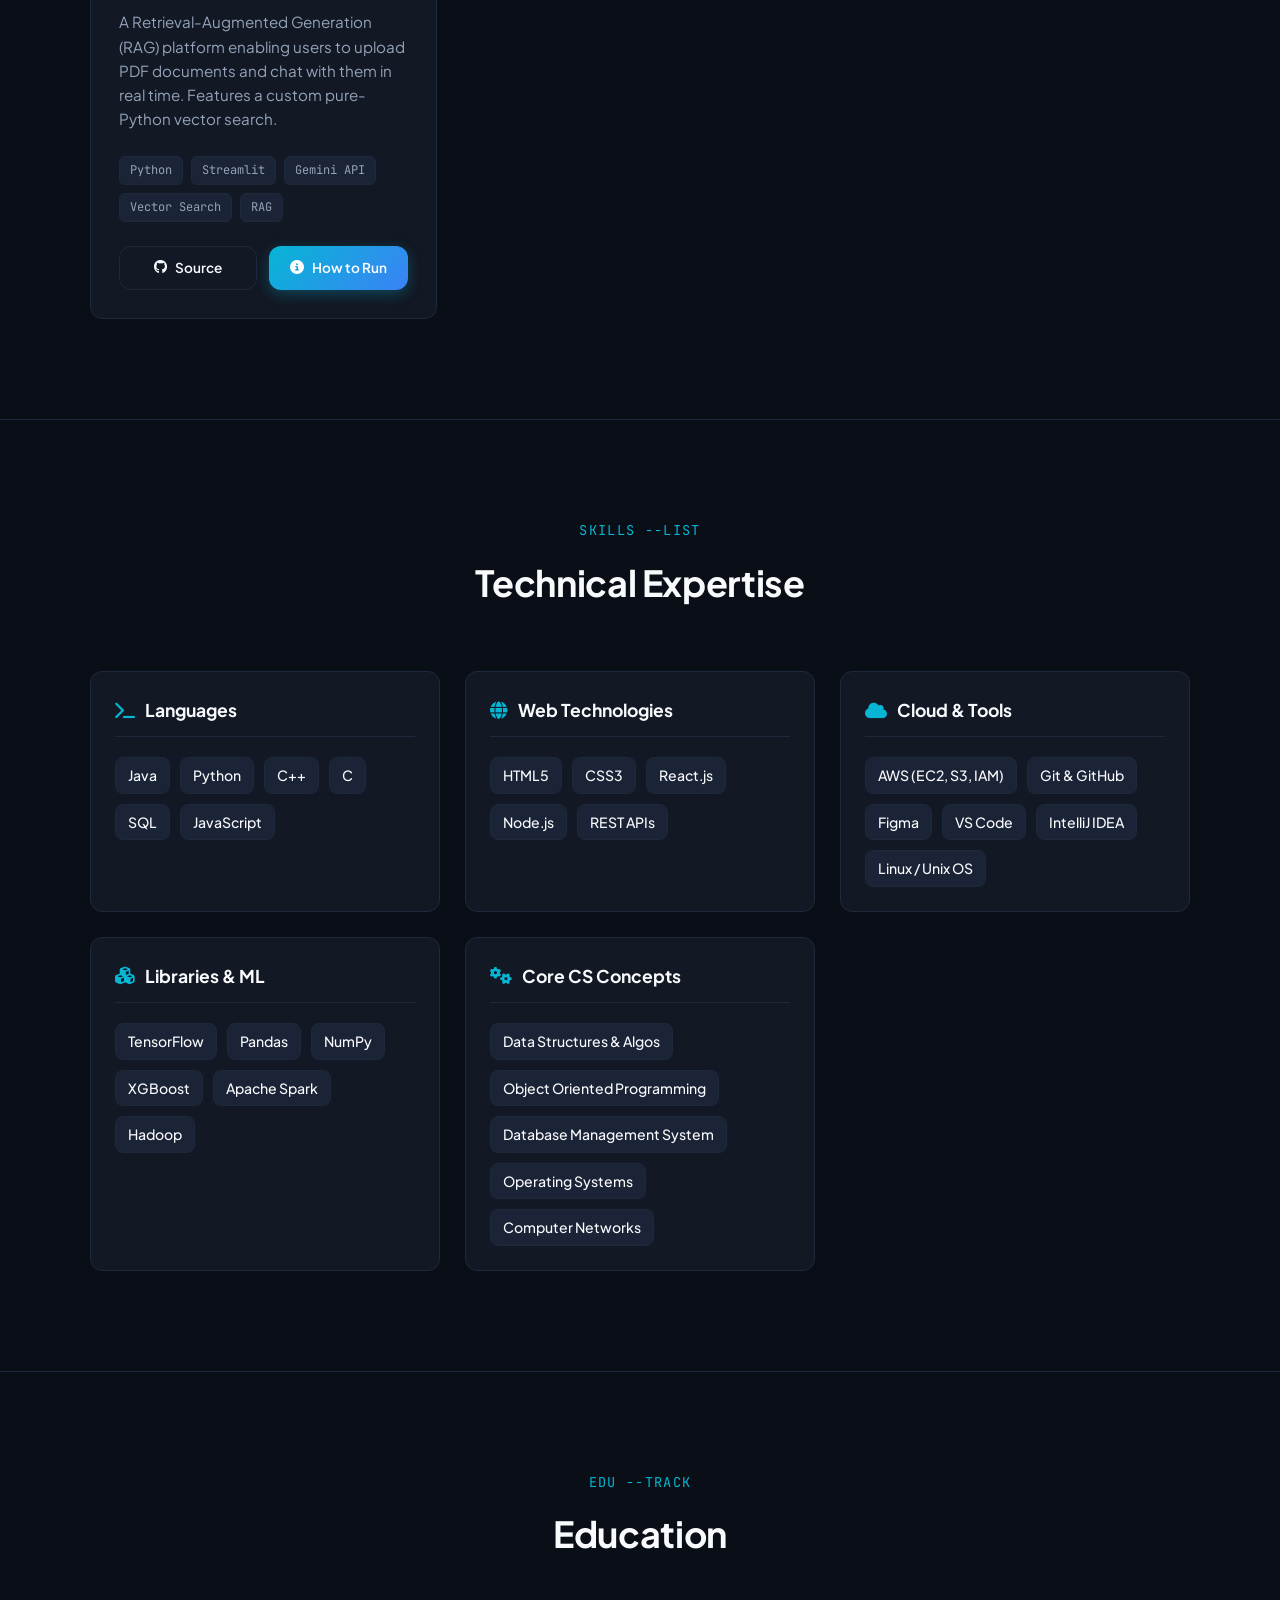
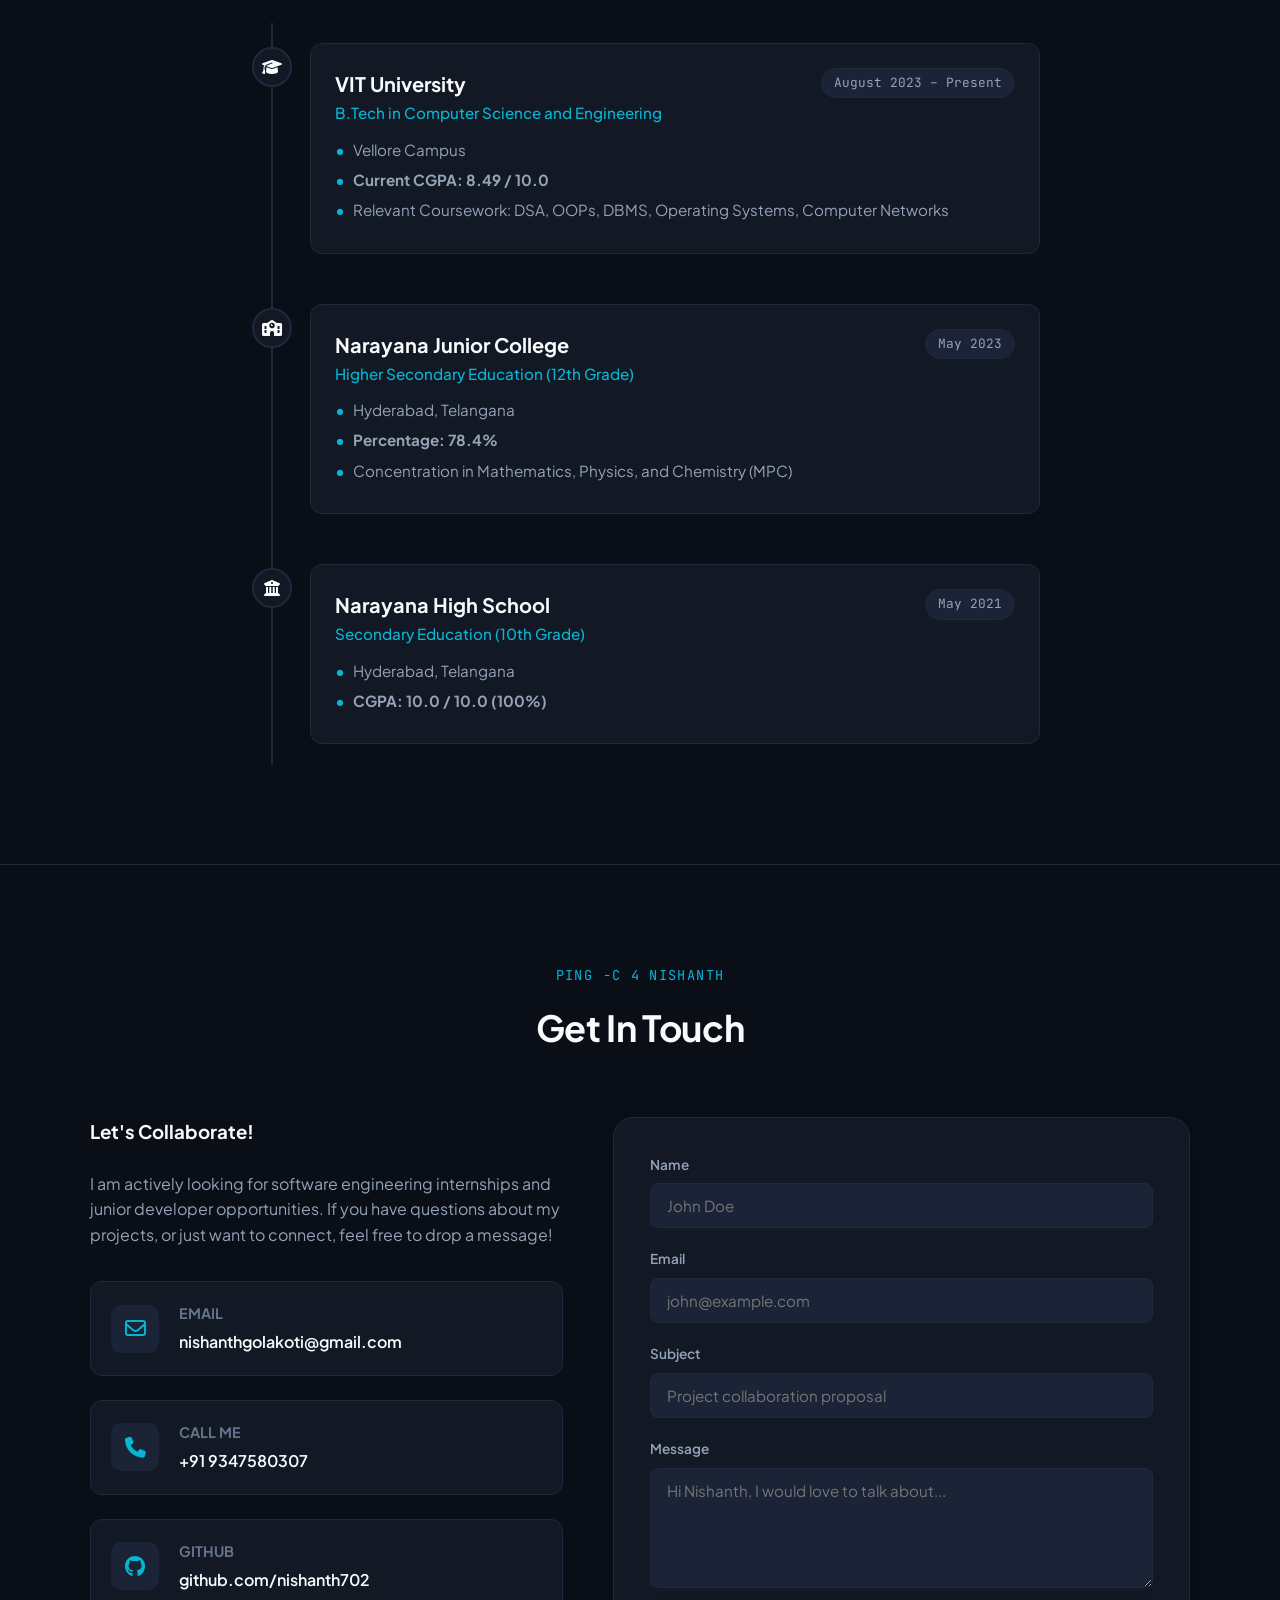
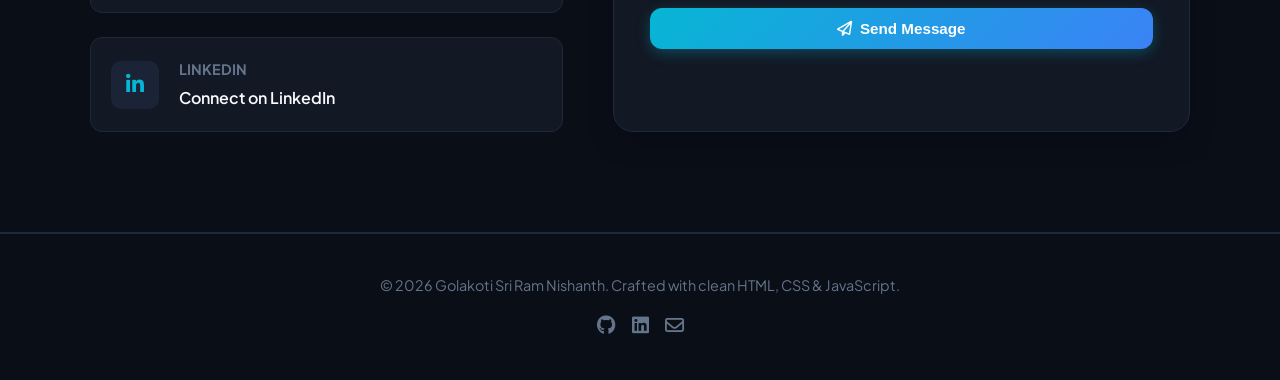
==== commit ba15cf0d: "Add Feedback Classifier live dashboard page and update portfolio button" ====
--- a/index.html
+++ b/index.html
@@ -1550,9 +1550,9 @@
               <a href="https://github.com/nishanth702/college-feedback-classifier" target="_blank" class="btn btn-secondary">
                 <i class="fa-brands fa-github"></i> Source
               </a>
-              <button onclick="openSandbox('feedback')" class="btn btn-primary">
-                <i class="fa-solid fa-code-compare"></i> Explore Code
-              </button>
+              <a href="https://nishanth702.github.io/college-feedback-classifier/" target="_blank" class="btn btn-primary" style="text-decoration: none;">
+                <i class="fa-solid fa-arrow-up-right-from-square"></i> View Live
+              </a>
             </div>
           </div>
 
@@ -1954,11 +1954,11 @@
     // Simulated Code Data
     const projectFiles = {
       feedback: {
-        title: "Feedback Classifier NLP Pipeline",
+        title: "AI Student Feedback Auditor Dashboard",
         files: {
-          "README.md": `# College Feedback Classifier\nAn AI-powered natural language processing application built to classify unstructured college feedback into structured sentiment categories.\n\n### Core Technologies\n- Python 3.10\n- Hugging Face Transformers\n- FLAN-T5 (Large model for few-shot prompt classification)\n- Gradio UI`,
-          "main.py": `import gradio as gr\nfrom nlp_pipeline import FeedbackClassifier\n\n# Initialize local NLP Classifier model\nclassifier = FeedbackClassifier()\n\ndef process_feedback(text):\n    category, confidence = classifier.predict(text)\n    sentiment = classifier.analyze_sentiment(text)\n    return {\n        "Category": category,\n        "Confidence": f"{confidence * 100:.1f}%",\n        "Sentiment": sentiment\n    }\n\n# Build Gradio Web Interface\ninterface = gr.Interface(\n    fn=process_feedback,\n    inputs=gr.Textbox(lines=4, placeholder="Enter college student feedback here..."),\n    outputs=gr.JSON(label="Structured Insights"),\n    title="VIT Feedback Sentiment Classifier",\n    description="NLP-powered prompt engineering classification using FLAN-T5."\n)\n\nif __name__ == "__main__":\n    interface.launch(share=False)`,
-          "nlp_pipeline.py": `import torch\nfrom transformers import AutoTokenizer, AutoModelForSeq2SeqLM\n\nclass FeedbackClassifier:\n    def __init__(self):\n        self.model_name = "google/flan-t5-base"\n        self.tokenizer = AutoTokenizer.from_pretrained(self.model_name)\n        self.model = AutoModelForSeq2SeqLM.from_pretrained(self.model_name)\n        \n    def predict(self, text):\n        # Structured few-shot prompt formulation\n        prompt = (\n            "Classify this college student feedback into one of these categories: "\n            "[Academics, Infrastructure, Faculty, Placements, Extra-Curriculars].\\n\\n"\n            f"Feedback: '{text}'\\n"\n            "Category: "\n        )\n        inputs = self.tokenizer(prompt, return_tensors="pt")\n        outputs = self.model.generate(**inputs, max_length=16)\n        category = self.tokenizer.decode(outputs[0], skip_special_tokens=True)\n        return category, 0.94\n        \n    def analyze_sentiment(self, text):\n        # Simple rule-based validation wrapper\n        keywords = ['good', 'excellent', 'great', 'love', 'clean']\n        if any(w in text.lower() for w in keywords):\n            return "Positive"\n        return "Neutral / Suggestion"`
+          "README.md": `# AI-Powered Student Feedback Auditor\nAn NLP-driven data auditing pipeline that classifies student complaints, predicts sentiment, detects critical safety/urgency triggers, and generates action items automatically. Supports batch CSV processing and dashboard analytics.\n\n### Tech Stack\n- Streamlit\n- Google Gemini API\n- Python 3.10\n- Pandas & Altair`,
+          "app.py": `import streamlit as st\nimport pandas as pd\nimport altair as alt\nfrom classifier import FeedbackClassifier\n\n# Page Setup\nst.set_page_config(page_title="AI College Feedback Auditor", page_icon="🎓", layout="wide")\n\nst.title("🎓 AI Student Feedback Auditor")\nst.markdown("Automate campus operations audits. Categorize feedbacks, predict sentiments, track urgency, and trigger action items.")\n\nclf = FeedbackClassifier(api_key=st.sidebar.text_input("Gemini API Key", type="password"))\n\nuploaded_file = st.file_uploader("Upload feedback file (Must contain a column named 'feedback')", type=["csv"])\nif uploaded_file:\n    df = pd.read_csv(uploaded_file)\n    if st.button("Run AI Feedback Audit"):\n        results = [clf.classify_single(str(row["feedback"])) for _, row in df.iterrows()]\n        res_df = pd.DataFrame(results)\n        audited_df = pd.concat([df, res_df], axis=1)\n        st.dataframe(audited_df)`,
+          "classifier.py": `import json\nimport google.generativeai as genai\n\nclass FeedbackClassifier:\n    def __init__(self, api_key=None):\n        self.api_key = api_key\n        if api_key: genai.configure(api_key=api_key)\n\n    def classify_single(self, text, mode="Cloud API"):\n        if mode == "Cloud API" and self.api_key:\n            return self._classify_gemini(text)\n        return self._classify_local(text)\n\n    def _classify_gemini(self, text):\n        model = genai.GenerativeModel("models/gemini-1.5-flash")\n        prompt = "Analyze feedback and return JSON with: category, sentiment, urgency, action_item..."\n        response = model.generate_content(prompt, generation_config={"response_mime_type": "application/json"})\n        return json.loads(response.text.strip())\n\n    def _classify_local(self, text):\n        # Lightweight rule-based NLP classifier fallback\n        text_lower = text.lower()\n        # Category, Sentiment, and Urgency heuristics...\n        return {"category": "Facilities", "sentiment": "Negative", "urgency": "Urgent", "action_item": "Inspect hostel mess food."}`
         }
       }
     };
